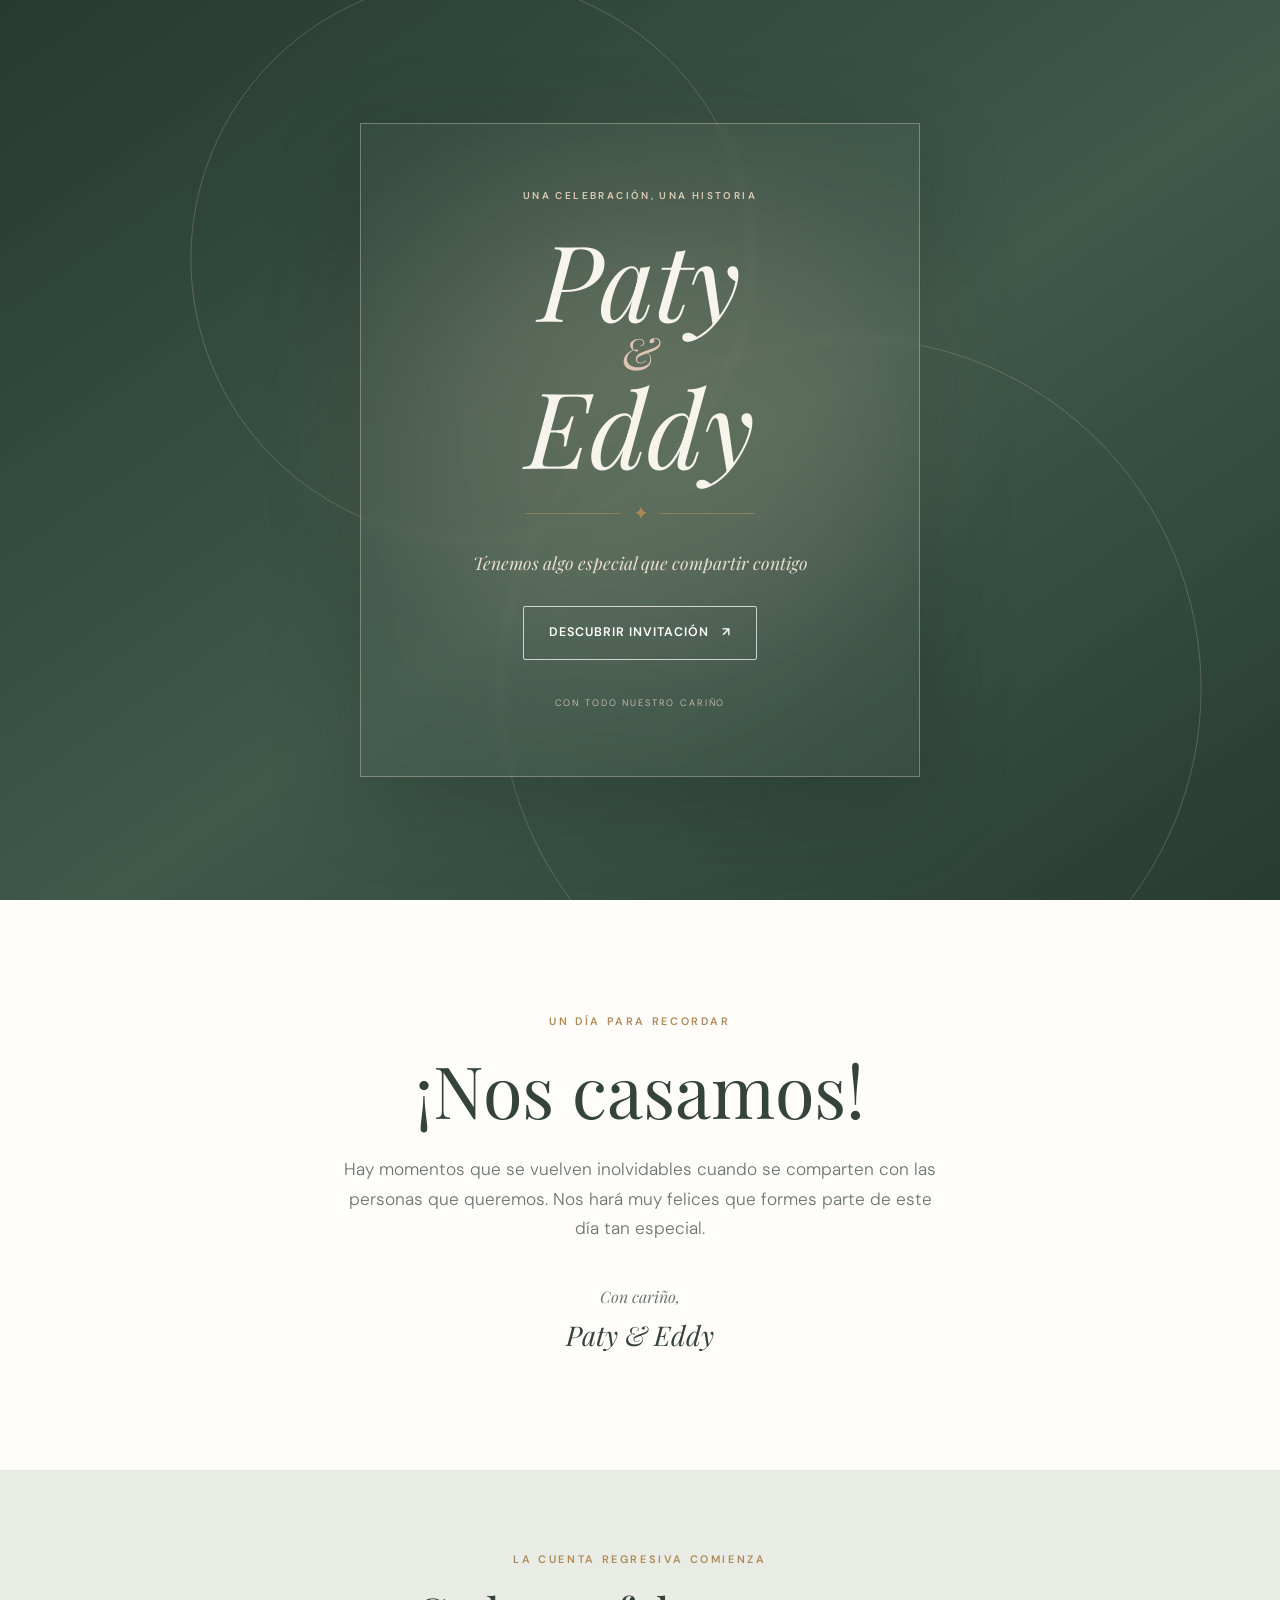
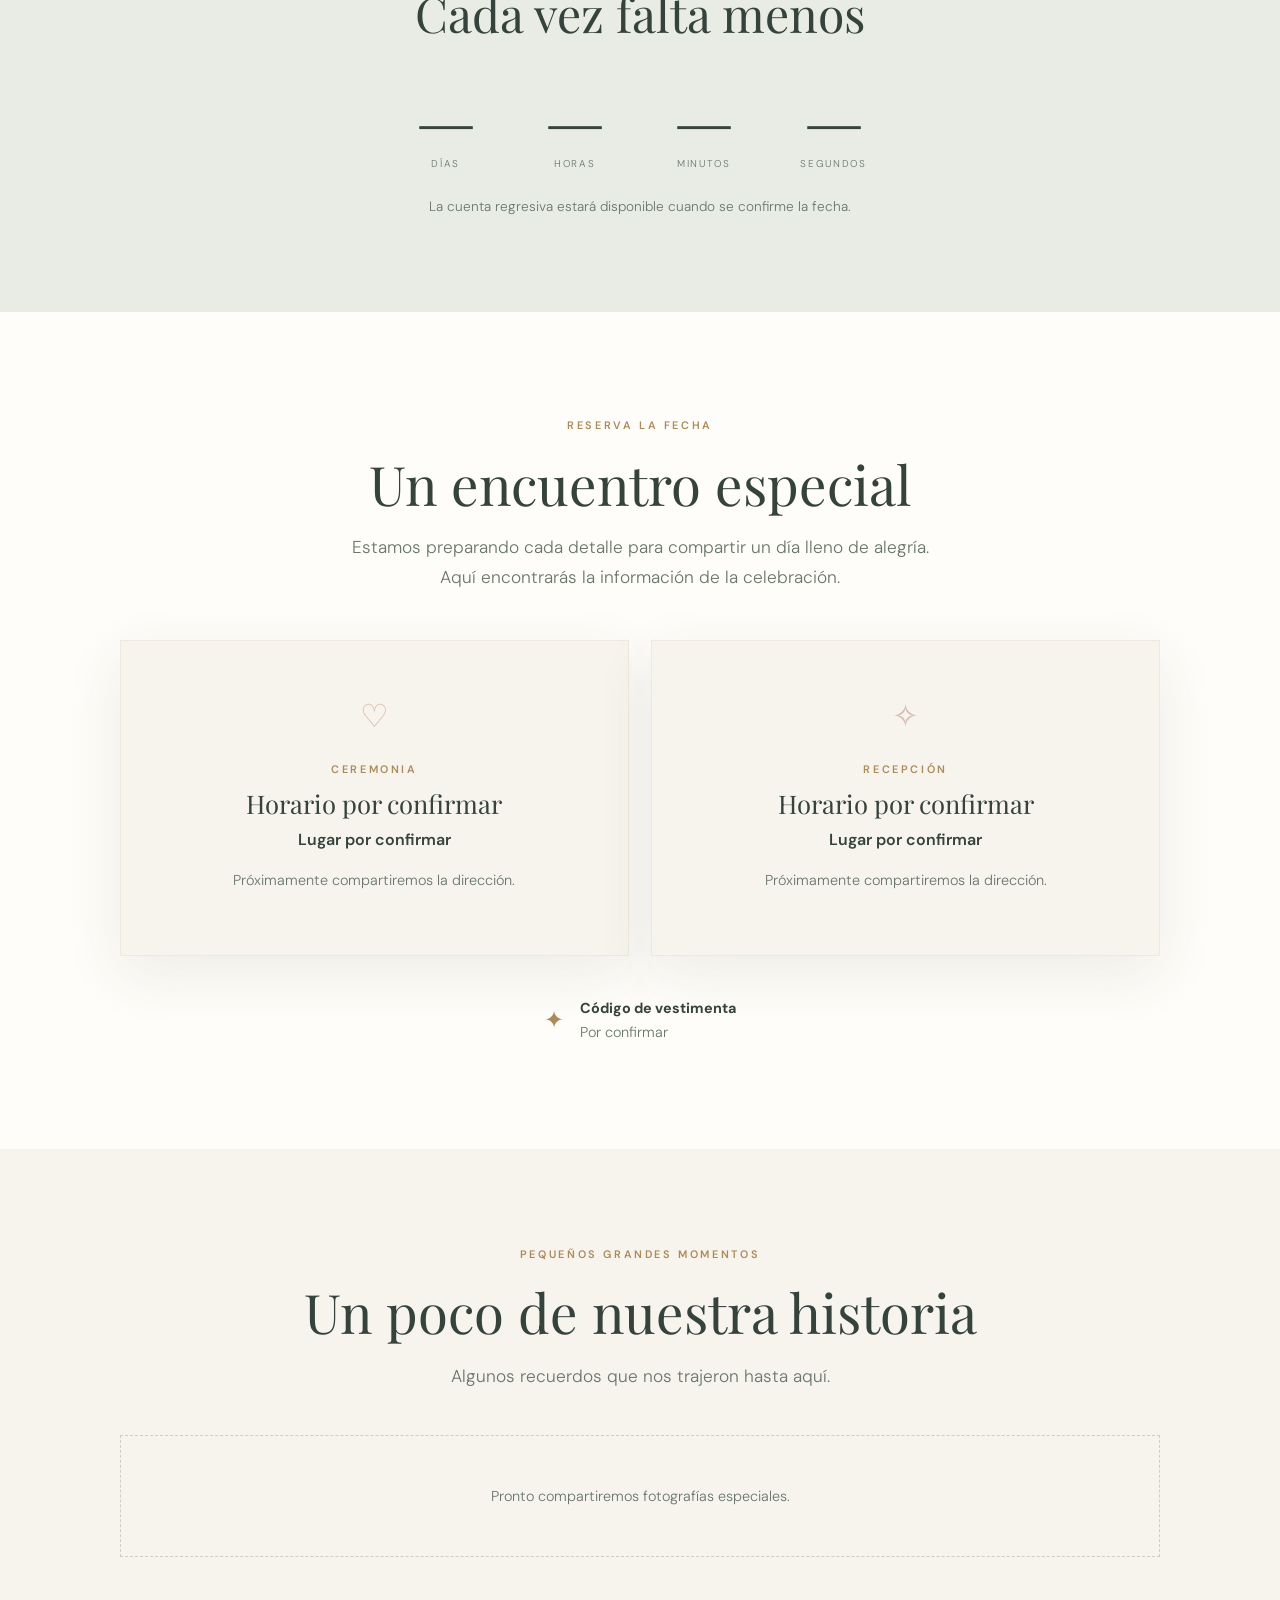
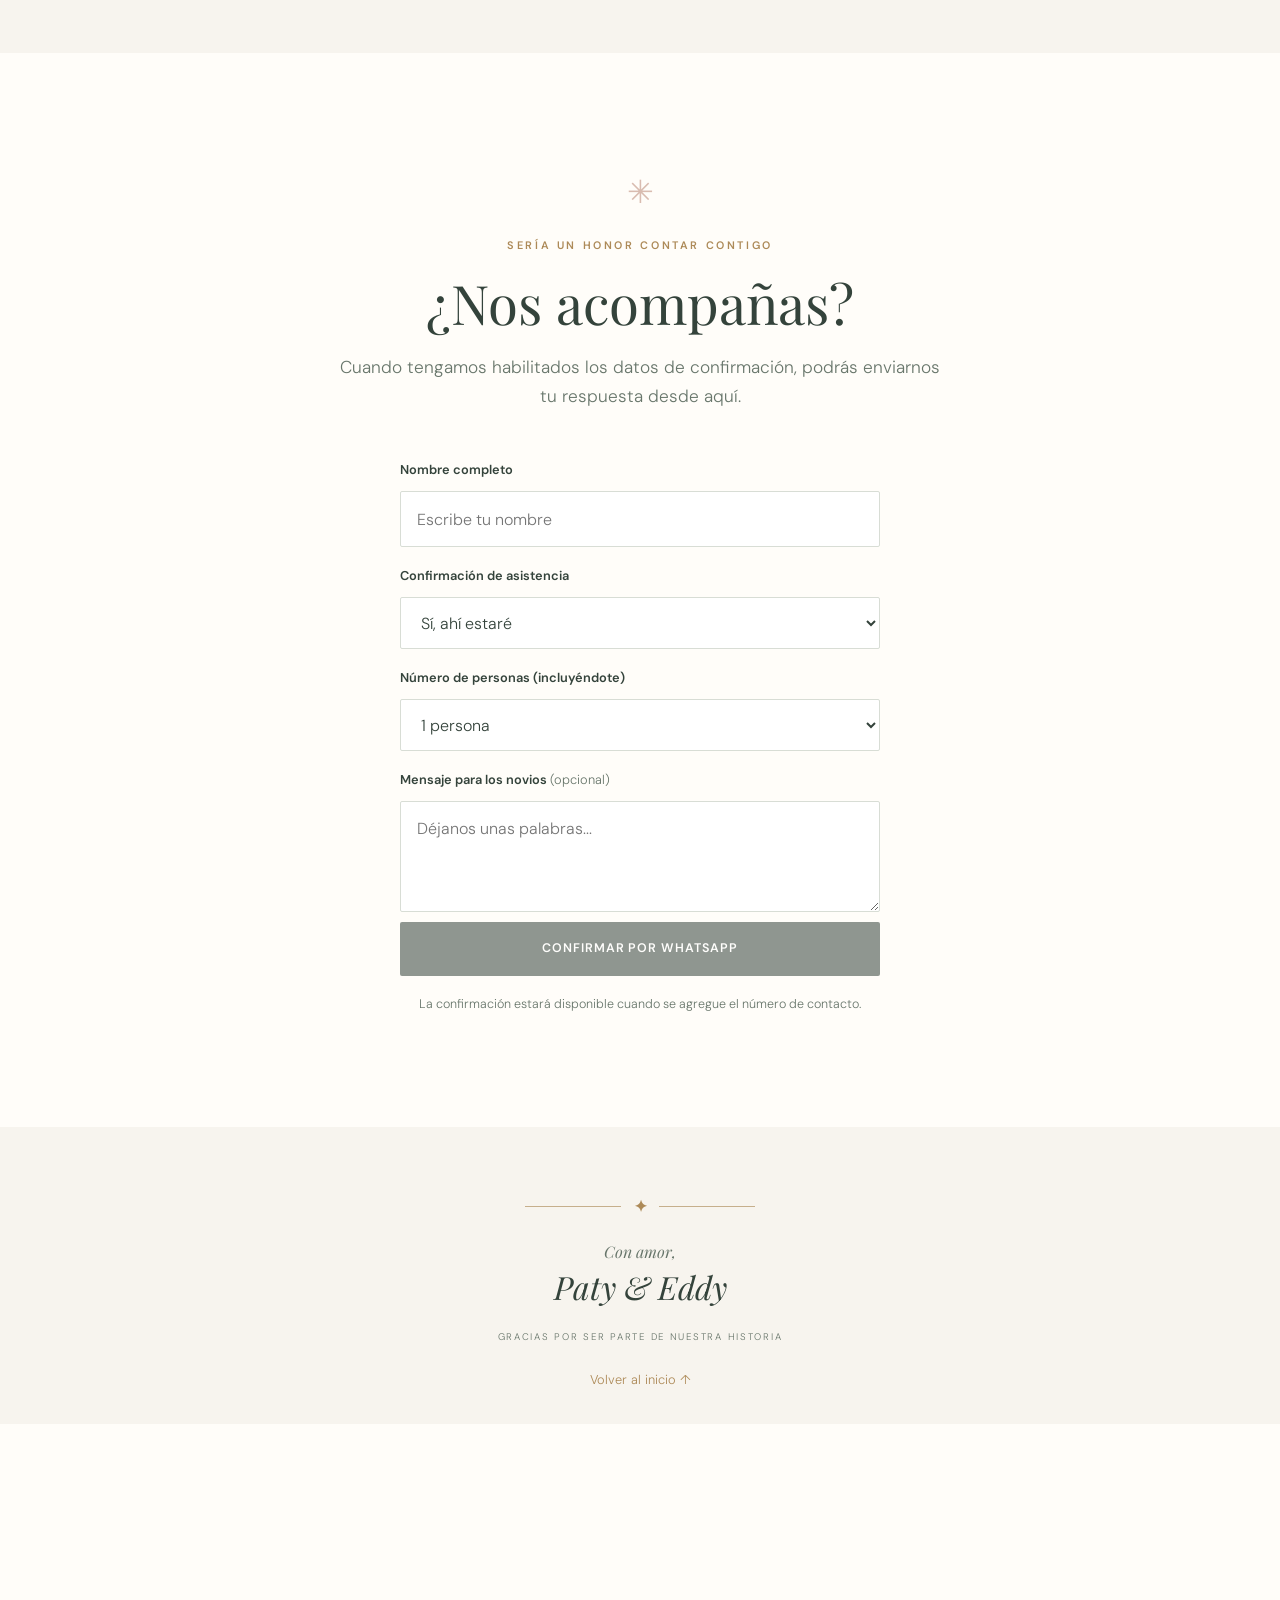
==== index.html @ 5fd31d3e "Renueva estructura y diseño de invitacion" ====
<!doctype html>
<html lang="es">
<head>
  <meta charset="utf-8">
  <meta name="viewport" content="width=device-width, initial-scale=1">
  <meta name="theme-color" content="#f7f4ee">
  <meta name="description" content="Una invitación especial para celebrar el amor.">
  <title>Paty &amp; Eddy | Nuestra boda</title>
  <link rel="preconnect" href="https://fonts.googleapis.com">
  <link rel="preconnect" href="https://fonts.gstatic.com" crossorigin>
  <link href="https://fonts.googleapis.com/css2?family=DM+Sans:wght@300;400;500;600&family=Playfair+Display:ital,wght@0,400;0,500;0,600;1,400;1,500&display=swap" rel="stylesheet">
  <link rel="stylesheet" href="css/style.css">
  <script src="js/config.js" defer></script>
  <script src="js/main.js" defer></script>
</head>
<body class="gate-locked">
  <div class="invitation-gate" id="invitationGate" aria-label="Abrir invitación">
    <div class="gate-glow" aria-hidden="true"></div>
    <div class="gate-card">
      <p class="eyebrow">UNA CELEBRACIÓN, UNA HISTORIA</p>
      <div class="gate-monogram" aria-hidden="true"><span data-text="partnerOne">Paty</span><i>&amp;</i><span data-text="partnerTwo">Eddy</span></div>
      <div class="cover__rule"><span></span><b>✦</b><span></span></div>
      <p class="gate-caption">Tenemos algo especial que compartir contigo</p>
      <button class="button button--light gate-open" id="openInvitation" type="button">Descubrir invitación <span aria-hidden="true">↗</span></button>
      <p class="gate-footnote">CON TODO NUESTRO CARIÑO</p>
    </div>
  </div>
  <a class="skip-link" href="#contenido">Saltar al contenido</a>

  <header class="cover" id="inicio">
    <div class="cover__ornament" aria-hidden="true">✳</div>
    <p class="eyebrow" data-text="intro">CON ALEGRÍA EN EL CORAZÓN</p>
    <p class="cover__names"><span data-text="partnerOne">Paty</span><i>&amp;</i><span data-text="partnerTwo">Eddy</span></p>
    <div class="cover__rule"><span></span><b>✦</b><span></span></div>
    <p class="cover__date" id="coverDate">PRONTO COMPARTIREMOS LA FECHA</p>
    <p class="cover__small">NOS ENCANTARÍA CELEBRAR CONTIGO</p>
  </header>

  <main id="contenido" tabindex="-1">
    <section class="welcome section-shell">
      <p class="eyebrow">UN DÍA PARA RECORDAR</p>
      <h1>¡Nos casamos!</h1>
      <p class="welcome__copy">Hay momentos que se vuelven inolvidables cuando se comparten con las personas que queremos. Nos hará muy felices que formes parte de este día tan especial.</p>
      <div class="signature"><span>Con cariño,</span><strong data-text="couple">Paty &amp; Eddy</strong></div>
    </section>

    <section class="countdown-band" aria-labelledby="countdownTitle">
      <div class="section-shell">
        <p class="eyebrow">LA CUENTA REGRESIVA COMIENZA</p>
        <h2 id="countdownTitle">Cada vez falta menos</h2>
        <div class="countdown" id="countdown" aria-live="polite">
          <div><strong id="days">--</strong><span>DÍAS</span></div>
          <div><strong id="hours">--</strong><span>HORAS</span></div>
          <div><strong id="minutes">--</strong><span>MINUTOS</span></div>
          <div><strong id="seconds">--</strong><span>SEGUNDOS</span></div>
        </div>
        <p class="muted-note" id="countdownNote">La fecha de la celebración se anunciará próximamente.</p>
      </div>
    </section>

    <section class="details section-shell" id="detalles">
      <p class="eyebrow">RESERVA LA FECHA</p>
      <h2>Un encuentro especial</h2>
      <p class="section-intro">Estamos preparando cada detalle para compartir un día lleno de alegría. Aquí encontrarás la información de la celebración.</p>
      <div class="event-grid">
        <article class="event-card">
          <div class="event-card__icon" aria-hidden="true">♡</div>
          <p class="eyebrow">CEREMONIA</p>
          <h3 id="ceremonyTime">Horario por confirmar</h3>
          <p class="event-card__place" id="ceremonyVenue">Lugar por confirmar</p>
          <p class="event-card__address" id="ceremonyAddress">Próximamente compartiremos la dirección.</p>
          <a class="text-link" id="ceremonyMap" href="#" target="_blank" rel="noopener" hidden>Ver ubicación ↗</a>
        </article>
        <article class="event-card">
          <div class="event-card__icon" aria-hidden="true">✧</div>
          <p class="eyebrow">RECEPCIÓN</p>
          <h3 id="receptionTime">Horario por confirmar</h3>
          <p class="event-card__place" id="receptionVenue">Lugar por confirmar</p>
          <p class="event-card__address" id="receptionAddress">Próximamente compartiremos la dirección.</p>
          <a class="text-link" id="receptionMap" href="#" target="_blank" rel="noopener" hidden>Ver ubicación ↗</a>
        </article>
      </div>
      <div class="dress-code">
        <span aria-hidden="true">✦</span>
        <p><strong>Código de vestimenta</strong><br><span id="dressCode">Por confirmar</span></p>
      </div>
    </section>

    <section class="gallery-section">
      <div class="section-shell">
        <p class="eyebrow">PEQUEÑOS GRANDES MOMENTOS</p>
        <h2>Un poco de nuestra historia</h2>
        <p class="section-intro">Algunos recuerdos que nos trajeron hasta aquí.</p>
        <div class="gallery" id="gallery">
          <div class="gallery-empty">Pronto compartiremos fotografías especiales.</div>
        </div>
      </div>
    </section>

    <section class="rsvp section-shell" id="confirmacion">
      <div class="rsvp__flower" aria-hidden="true">✳</div>
      <p class="eyebrow">SERÍA UN HONOR CONTAR CONTIGO</p>
      <h2>¿Nos acompañas?</h2>
      <p class="section-intro">Cuando tengamos habilitados los datos de confirmación, podrás enviarnos tu respuesta desde aquí.</p>
      <form id="rsvpForm" class="rsvp-form">
        <label for="guestName">Nombre completo</label>
        <input id="guestName" name="guestName" type="text" autocomplete="name" placeholder="Escribe tu nombre" required maxlength="90">
        <label for="attendance">Confirmación de asistencia</label>
        <select id="attendance" name="attendance" required>
          <option value="Sí asistiré">Sí, ahí estaré</option>
          <option value="No podré asistir">No podré asistir</option>
        </select>
        <label for="guestCount">Número de personas (incluyéndote)</label>
        <select id="guestCount" name="guestCount">
          <option value="1">1 persona</option><option value="2">2 personas</option>
          <option value="3">3 personas</option><option value="4">4 personas</option>
          <option value="5">5 personas</option>
        </select>
        <label for="guestMessage">Mensaje para los novios <span>(opcional)</span></label>
        <textarea id="guestMessage" name="guestMessage" rows="3" maxlength="300" placeholder="Déjanos unas palabras..."></textarea>
        <button class="button button--dark" type="submit" id="rsvpButton">Confirmar por WhatsApp</button>
        <p class="form-note" id="rsvpNote" role="status">La confirmación estará disponible cuando se agregue el número de contacto.</p>
      </form>
    </section>
  </main>

  <footer class="footer">
    <div class="cover__rule"><span></span><b>✦</b><span></span></div>
    <p>Con amor,</p>
    <strong data-text="couple">Paty &amp; Eddy</strong>
    <small>GRACIAS POR SER PARTE DE NUESTRA HISTORIA</small>
    <a href="#inicio" class="back-top">Volver al inicio ↑</a>
  </footer>

  <div class="scroll-progress" id="scrollProgress" aria-hidden="true"></div>
  <canvas class="particle-canvas" id="particleCanvas" aria-hidden="true"></canvas>
  <button class="back-top-float" id="backTop" type="button" aria-label="Volver al inicio" title="Volver al inicio">↑</button>

  <div class="lightbox" id="lightbox" role="dialog" aria-modal="true" aria-label="Fotografía ampliada" hidden>
    <button class="lightbox__close" id="lightboxClose" type="button" aria-label="Cerrar fotografía">×</button>
    <img id="lightboxImage" alt="">
  </div>

  <audio id="weddingAudio" preload="metadata"></audio>

  <aside class="music-player" id="musicPlayer" aria-label="Reproductor de música" hidden>
    <div class="music-player__top">
      <div class="vinyl-wrap" aria-hidden="true">
        <div class="vinyl-record" id="vinylRecord">
          <span class="vinyl-record__label">P&amp;E</span>
        </div>
      </div>
      <div class="music-player__meta">
        <span class="music-player__eyebrow">MÚSICA PARA ESTE DÍA</span>
        <strong id="trackTitle">Nuestra canción</strong>
        <span id="trackArtist">Nuestra selección musical</span>
      </div>
    </div>

    <div class="music-player__progress">
      <div class="music-player__times">
        <span id="currentTime">0:00</span>
        <span id="trackDuration">0:00</span>
      </div>
      <input id="trackProgress" type="range" min="0" max="100" step="0.1" value="0"
             aria-label="Progreso de la canción" aria-valuetext="0:00 de 0:00">
    </div>

    <div class="music-player__bottom">
      <div class="music-player__controls">
        <button id="prevTrack" type="button" aria-label="Canción anterior" title="Anterior">
          <svg viewBox="0 0 24 24" aria-hidden="true"><path d="M6 5v14M19 6l-10 6 10 6z"/></svg>
        </button>
        <button id="playPause" class="music-player__play" type="button" aria-label="Reproducir música" title="Reproducir">
          <svg viewBox="0 0 24 24" aria-hidden="true"><path d="m9 6 10 6-10 6z" fill="currentColor" stroke="none"/></svg>
        </button>
        <button id="nextTrack" type="button" aria-label="Siguiente canción" title="Siguiente">
          <svg viewBox="0 0 24 24" aria-hidden="true"><path d="M18 5v14M5 6l10 6-10 6z"/></svg>
        </button>
      </div>
      <label class="music-player__volume" for="musicVolume">
        <span class="music-player__volume-icon" aria-hidden="true">
          <svg viewBox="0 0 24 24"><path d="M4 10v4h4l5 4V6l-5 4H4zM16 9a5 5 0 0 1 0 6"/></svg>
        </span>
        <span>Volumen</span>
        <input id="musicVolume" type="range" min="0" max="1" step="0.05" value="0.55" aria-label="Volumen">
      </label>
      <button id="muteMusic" type="button" aria-label="Silenciar música" title="Silenciar">
        <svg viewBox="0 0 24 24" aria-hidden="true"><path d="M4 10v4h4l5 4V6l-5 4H4zM16 9a5 5 0 0 1 0 6"/></svg>
      </button>
    </div>
  </aside>

  <button class="music-toggle" id="musicToggle" type="button" aria-label="Mostrar reproductor" aria-expanded="false" title="Mostrar reproductor">
    <svg viewBox="0 0 24 24" aria-hidden="true"><circle cx="12" cy="12" r="9"/><circle cx="12" cy="12" r="2"/></svg>
  </button>
</body>
</html>
---- css/style.css ----
:root {

  --ink: #34433b;

  --ink-soft: #68766b;

  --sage: #a9b6a3;

  --sage-pale: #e8ece4;

  --cream: #f7f4ee;

  --paper: #fffdf9;

  --rose: #d9bcb0;

  --gold: #ad8a58;

  --serif: "Playfair Display", Georgia, serif;

  --sans: "DM Sans", Arial, sans-serif;

  --shadow: 0 18px 55px rgba(52, 67, 59, .09);

}

* { box-sizing: border-box; }

html { scroll-behavior: smooth; }

body { margin: 0; color: var(--ink); background: var(--paper); font-family: var(--sans); font-weight: 300; line-height: 1.7; }

a { color: inherit; }

button, input, select, textarea { font: inherit; }

.skip-link { position: absolute; left: -9999px; top: 1rem; z-index: 100; background: white; padding: .7rem 1rem; }

.skip-link:focus { left: 1rem; }

.cover {

  min-height: min(900px, 100svh); padding: 5rem 1.5rem 4rem; display: flex; flex-direction: column;

  justify-content: center; align-items: center; text-align: center; position: relative; overflow: hidden;

  color: var(--cream); background:

    radial-gradient(ellipse at 50% 48%, rgba(255,255,255,.07), transparent 42%),

    linear-gradient(145deg, #52675a, #34483d 58%, #293b33);

}

.cover::before, .cover::after { content: ""; position: absolute; width: min(40vw, 360px); aspect-ratio: 1; border: 1px solid rgba(217,188,176,.35); border-radius: 50%; pointer-events: none; }

.cover::before { top: -190px; left: -160px; }

.cover::after { bottom: -210px; right: -160px; }

.cover__ornament { color: var(--rose); font-size: 2rem; margin-bottom: 1.2rem; }

.eyebrow { color: var(--gold); font-size: .68rem; font-weight: 600; letter-spacing: .24em; margin: 0 0 1rem; }

.cover .eyebrow, .cover__small { color: #e4d6c9; }

.cover__names { display: flex; flex-direction: column; gap: .05em; font: italic clamp(4rem, 13vw, 8.5rem)/.98 var(--serif); margin: 1.2rem 0; }

.cover__names i { font-size: .43em; color: #dfc4b4; font-weight: 400; }

.cover__rule { display: flex; align-items: center; justify-content: center; gap: .8rem; width: min(230px, 55vw); margin: 1.1rem auto; color: var(--gold); }

.cover__rule span { height: 1px; flex: 1; background: currentColor; opacity: .65; }

.cover__date { letter-spacing: .18em; font-size: .76rem; color: #e8ddd1; margin: .8rem 0 2rem; }

.button { display: inline-flex; justify-content: center; align-items: center; gap: .8rem; border: 1px solid transparent; border-radius: 2px; padding: .95rem 1.6rem; text-decoration: none; cursor: pointer; font-size: .78rem; font-weight: 600; letter-spacing: .08em; text-transform: uppercase; transition: transform .2s, background .2s; }

.button:hover { transform: translateY(-2px); }

.button--light { border-color: rgba(255,255,255,.65); color: white; background: transparent; }

.button--light:hover { background: rgba(255,255,255,.1); }

.button--dark { color: white; background: var(--ink); width: 100%; }

.button--dark:hover { background: #52675a; }

.cover__small { margin: 2.2rem 0 0; font-size: .62rem; letter-spacing: .2em; }

.section-shell { width: min(100% - 3rem, 980px); margin: 0 auto; }

section { padding: 6.5rem 0; text-align: center; }

h1, h2, h3 { font-family: var(--serif); font-weight: 400; line-height: 1.2; }

h1 { font-size: clamp(2.8rem, 7vw, 4.5rem); margin: 0 0 1.4rem; }

h2 { font-size: clamp(2.2rem, 5vw, 3.4rem); margin: 0 0 1.1rem; }

.welcome { padding-top: 7rem; padding-bottom: 7rem; }

.welcome__copy, .section-intro { max-width: 610px; margin: 0 auto; color: var(--ink-soft); font-size: 1rem; }

.signature { display: grid; gap: .1rem; margin-top: 2.5rem; color: var(--ink-soft); font-family: var(--serif); font-style: italic; }

.signature strong { color: var(--ink); font-size: 1.7rem; font-weight: 400; }

.countdown-band { background: var(--sage-pale); text-align: center; padding: 5rem 0; }

.countdown-band h2 { font-size: clamp(2rem, 5vw, 3rem); }

.countdown { display: flex; justify-content: center; gap: clamp(1rem, 5vw, 4rem); margin: 2.4rem auto 1.4rem; }

.countdown div { min-width: 65px; display: grid; gap: .2rem; }

.countdown strong { font: 400 clamp(2.5rem, 7vw, 4.5rem)/1 var(--serif); color: var(--ink); font-variant-numeric: tabular-nums; }

.countdown span { font-size: .62rem; letter-spacing: .17em; color: var(--ink-soft); }

.muted-note { color: var(--ink-soft); font-size: .85rem; }

.event-grid { display: grid; grid-template-columns: repeat(2, minmax(0,1fr)); gap: 1.4rem; margin-top: 3rem; text-align: center; }

.event-card { padding: 2.4rem 1.5rem; background: var(--cream); border: 1px solid #eee8df; box-shadow: var(--shadow); }

.event-card__icon { color: var(--rose); font-size: 2rem; margin-bottom: 1rem; }

.event-card .eyebrow { margin-bottom: .6rem; }

.event-card h3 { font-size: 1.6rem; margin: 0 0 .5rem; }

.event-card__place { font-weight: 600; margin: 0 0 .2rem; }

.event-card__address { color: var(--ink-soft); font-size: .9rem; white-space: pre-line; }

.text-link { color: var(--gold); font-size: .8rem; text-underline-offset: 4px; }

.dress-code { display: flex; align-items: center; justify-content: center; gap: 1rem; margin-top: 2.5rem; }

.dress-code > span { color: var(--gold); font-size: 1.5rem; }

.dress-code p { margin: 0; text-align: left; font-size: .9rem; }

.dress-code p span { color: var(--ink-soft); }

.gallery-section { background: var(--cream); padding: 6rem 0; text-align: center; }

.gallery { display: grid; grid-template-columns: repeat(3, minmax(0,1fr)); gap: .8rem; margin-top: 2.7rem; }

.gallery button { padding: 0; border: 0; aspect-ratio: 1; overflow: hidden; background: var(--sage-pale); cursor: zoom-in; }

.gallery img { width: 100%; height: 100%; display: block; object-fit: cover; transition: transform .4s; }

.gallery button:hover img { transform: scale(1.05); }

.gallery-empty { grid-column: 1 / -1; padding: 3rem 1rem; border: 1px dashed #c8cfc4; color: var(--ink-soft); font-size: .9rem; }

.rsvp { max-width: 650px; padding-top: 7rem; padding-bottom: 7rem; }

.rsvp__flower { color: var(--rose); font-size: 2rem; margin-bottom: 1rem; }

.rsvp-form { max-width: 480px; display: grid; gap: .65rem; text-align: left; margin: 2.5rem auto 0; }

.rsvp-form label { font-size: .8rem; font-weight: 600; margin-top: .45rem; }

.rsvp-form label span { color: var(--ink-soft); font-weight: 300; }

.rsvp-form input, .rsvp-form select, .rsvp-form textarea { width: 100%; border: 1px solid #d8ddd5; border-radius: 2px; padding: .85rem 1rem; color: var(--ink); background: #fff; outline-offset: 2px; }

.rsvp-form input:focus, .rsvp-form select:focus, .rsvp-form textarea:focus { outline: 2px solid var(--sage); }

.rsvp-form textarea { resize: vertical; }

.form-note { color: var(--ink-soft); text-align: center; font-size: .78rem; margin: .5rem 0 0; }

.footer { padding: 3rem 1.5rem 2rem; text-align: center; background: var(--cream); }

.footer > p { font-family: var(--serif); font-style: italic; margin: 1rem 0 0; color: var(--ink-soft); }

.footer > strong { display: block; font: italic 2rem var(--serif); }

.footer small { display: block; margin-top: 1.3rem; color: var(--ink-soft); font-size: .6rem; letter-spacing: .18em; }

.back-top { display: inline-block; margin-top: 1.5rem; color: var(--gold); font-size: .8rem; text-decoration: none; }

.music-toggle { position: fixed; right: 1.2rem; bottom: 1.2rem; z-index: 10; width: 48px; height: 48px; border: 0; border-radius: 50%; color: white; background: var(--ink); box-shadow: var(--shadow); cursor: pointer; font-size: 1.3rem; }

.lightbox { position: fixed; inset: 0; z-index: 120; display: grid; place-items: center; padding: 2rem; background: rgba(24,34,29,.94); }

.lightbox[hidden] { display: none; }

.lightbox img { max-width: min(100%, 1100px); max-height: 85vh; object-fit: contain; }

.lightbox__close { position: absolute; top: 1rem; right: 1.5rem; border: 0; color: white; background: transparent; font-size: 2.5rem; cursor: pointer; }

@media (max-width: 650px) {

  .cover { min-height: 92svh; }

  section { padding: 5rem 0; }

  .event-grid { grid-template-columns: 1fr; }

  .countdown { gap: .75rem; }

  .countdown div { min-width: 58px; }

  .countdown span { font-size: .55rem; letter-spacing: .1em; }

  .gallery { grid-template-columns: repeat(2, minmax(0,1fr)); gap: .55rem; }

  .section-shell { width: min(100% - 2rem, 980px); }

}

@media (prefers-reduced-motion: reduce) {

  *, *::before, *::after { scroll-behavior: auto !important; transition-duration: .01ms !important; animation-duration: .01ms !important; }

}





*/* EXPERIENCIA DE APERTURA */*

.gate-locked { overflow: hidden; }

.invitation-gate {

  position: fixed; inset: 0; z-index: 100; display: grid; place-items: center; overflow: hidden;

  padding: 1.5rem; color: var(--cream); text-align: center;

  background: radial-gradient(ellipse at 50% 42%, rgba(190,169,137,.16), transparent 42%),

              linear-gradient(145deg, #253a31, #40594b 54%, #263b32);

  transition: opacity .85s ease, visibility .85s ease;

}

.invitation-gate::before, .invitation-gate::after { content: ""; position: absolute; width: min(76vw, 560px); aspect-ratio: 1; border: 1px solid rgba(224,202,174,.24); border-radius: 50%; pointer-events: none; }

.invitation-gate::before { transform: translate(-30%, -34%); }

.invitation-gate::after { transform: translate(30%, 34%); width: min(94vw, 700px); }

.gate-glow { position: absolute; width: min(75vw, 520px); aspect-ratio: 1; border-radius: 50%; background: rgba(226,204,171,.08); filter: blur(65px); animation: gatePulse 5s ease-in-out infinite alternate; }

.gate-card { position: relative; z-index: 1; width: min(100%, 560px); padding: clamp(2rem, 7vw, 4rem) clamp(1.2rem, 5vw, 3rem); border: 1px solid rgba(232,220,201,.36); background: rgba(255,255,255,.035); box-shadow: 0 25px 90px rgba(0,0,0,.16); backdrop-filter: blur(5px); animation: gateArrive 1s cubic-bezier(.2,.75,.25,1) both; }

.gate-card .eyebrow { color: #dfcdb5; font-size: .62rem; }

.gate-monogram { display: flex; flex-direction: column; gap: .02em; margin: 1.5rem 0; font: italic clamp(3.8rem, 15vw, 6.6rem)/.95 var(--serif); }

.gate-monogram i { color: #dfc4b4; font-size: .42em; font-weight: 400; }

.gate-caption { color: #e9dfd3; font: italic 1.1rem var(--serif); margin: 1.5rem 0 2rem; }

.gate-open { min-width: 220px; border-color: rgba(255,255,255,.72); }

.gate-open span { transition: transform .25s ease; }

.gate-open:hover span { transform: translate(3px,-3px); }

.gate-footnote { margin: 2.3rem 0 0; color: #d5c9bb; font-size: .58rem; letter-spacing: .2em; }

.invitation-gate.is-opening { opacity: 0; visibility: hidden; pointer-events: none; }

.invitation-gate.is-opening .gate-card { animation: gateExit .7s ease both; }



*/* REVELADO DE CONTENIDO Y MICROINTERACCIONES */*

.reveal { opacity: 0; transform: translateY(28px); transition: opacity .8s ease var(--reveal-delay, 0ms), transform .8s cubic-bezier(.2,.7,.2,1) var(--reveal-delay, 0ms); }

.reveal.is-visible, .is-visible { opacity: 1; transform: translateY(0); }

.event-card { transition: transform .35s ease, box-shadow .35s ease, border-color .35s ease; }

.event-card:hover { transform: translateY(-7px); border-color: #d8c6ad; box-shadow: 0 24px 60px rgba(52,67,59,.14); }

.gallery button { border-radius: 2px; }

.gallery button:focus-visible, .button:focus-visible, .music-toggle:focus-visible { outline: 3px solid var(--gold); outline-offset: 4px; }

.music-toggle { transition: transform .25s ease, box-shadow .25s ease; }

.music-toggle:hover { transform: translateY(-3px) rotate(8deg); box-shadow: 0 14px 35px rgba(52,67,59,.2); }



@keyframes gateArrive { from { opacity: 0; transform: translateY(24px) scale(.97); } to { opacity: 1; transform: translateY(0) scale(1); } }

@keyframes gateExit { to { opacity: 0; transform: translateY(-18px) scale(1.03); } }

@keyframes gatePulse { from { transform: scale(.88); opacity: .55; } to { transform: scale(1.12); opacity: 1; } }



@media (max-width: 650px) {

  .gate-card { padding: 2.4rem 1.15rem; }

  .gate-caption { max-width: 260px; margin: 1.25rem auto 1.7rem; }

  .gate-open { width: 100%; max-width: 280px; }

  .cover { min-height: 100svh; padding-inline: 1rem; }

  .cover__names { font-size: clamp(3.8rem, 17vw, 6rem); }

  .countdown { display: grid; grid-template-columns: repeat(4, minmax(0,1fr)); gap: .4rem; }

  .countdown div { min-width: 0; }

  .countdown strong { font-size: clamp(1.8rem, 9vw, 2.8rem); }

  .countdown span { font-size: .5rem; letter-spacing: .07em; }

  .event-card { padding: 2rem 1.2rem; }

  .rsvp-form { width: 100%; }

  .music-toggle { right: .85rem; bottom: .85rem; }

}

@media (max-width: 360px) {

  .gate-card .eyebrow { letter-spacing: .13em; }

  .countdown { gap: .2rem; }

  .countdown span { font-size: .45rem; }

}

@media (prefers-reduced-motion: reduce) {

  .gate-glow, .gate-card { animation: none !important; }

  .reveal { opacity: 1; transform: none; transition: none; }

}







*/* PULIDO VISUAL: animaciones suaves y composición adaptable */*

.cover { background-size: 150% 150%; animation: cover-shift 18s ease-in-out infinite alternate; }

.cover__ornament { animation: ornament-turn 18s linear infinite; }

.cover__names span { display: inline-block; transition: transform .45s ease, text-shadow .45s ease; }

.cover__names span:hover { transform: translateY(-5px); text-shadow: 0 10px 28px rgba(0,0,0,.18); }

.cover__rule b { display: inline-block; animation: ornament-pulse 3s ease-in-out infinite; }

.gallery button { position: relative; border-radius: 3px; }

.gallery button::after { content: "＋"; position: absolute; inset: 0; display: grid; place-items: center; color: white; font-size: 2rem; background: rgba(37,58,49,0); opacity: 0; transition: opacity .35s, background .35s; }

.gallery button:hover::after, .gallery button:focus-visible::after { opacity: 1; background: rgba(37,58,49,.22); }

.gallery img { transition: transform .65s cubic-bezier(.2,.7,.2,1), filter .65s; }

.gallery button:hover img { transform: scale(1.075); filter: saturate(1.08); }

.event-card { position: relative; overflow: hidden; }

.event-card::before { content: ""; position: absolute; inset: 0 auto 0 0; width: 3px; background: var(--gold); transform: scaleY(0); transform-origin: bottom; transition: transform .4s ease; }

.event-card:hover::before { transform: scaleY(1); }

.rsvp-form input, .rsvp-form select, .rsvp-form textarea { transition: border-color .2s, box-shadow .2s; }

.rsvp-form input:focus, .rsvp-form select:focus, .rsvp-form textarea:focus { border-color: var(--sage); box-shadow: 0 0 0 4px rgba(169,182,163,.16); }

.button { min-height: 48px; }

@keyframes cover-shift { from { background-position: 0% 45%; } to { background-position: 100% 55%; } }

@keyframes ornament-turn { to { transform: rotate(360deg); } }

@keyframes ornament-pulse { 0%,100% { transform: scale(1); opacity: .8; } 50% { transform: scale(1.2); opacity: 1; } }

@media (min-width: 900px) {

  .section-shell { width: min(100% - 5rem, 1040px); }

  .welcome__copy, .section-intro { font-size: 1.08rem; }

  .event-card { padding: 3rem 2rem; }

  .gallery { gap: 1rem; }

}

@media (max-width: 650px) {

  .section-shell { width: min(100% - 2rem, 980px); }

  .cover { min-height: 100svh; padding: 3.5rem 1rem; }

  .gate-card { width: min(100%, 440px); }

  .gate-monogram { font-size: clamp(3.4rem, 16vw, 5.4rem); }

  section, .gallery-section { padding: 4.5rem 0; }

  .welcome { padding-top: 5rem; padding-bottom: 5rem; }

  .countdown-band { padding: 4rem 0; }

  .dress-code { align-items: flex-start; }

  .gallery { gap: .55rem; }

  .rsvp { padding-top: 5rem; padding-bottom: 5rem; }

  .footer { padding-inline: 1rem; }

}

@media (prefers-reduced-motion: reduce) {

  .cover, .cover__ornament, .cover__rule b { animation: none !important; }

  .cover__names span, .gallery img, .gallery button::after { transition: none !important; }

}



*/* CAPA INTERACTIVA: detalles discretos, sin convertir la boda en una feria RGB. */*

.particle-canvas { position: fixed; inset: 0; z-index: 110; width: 100%; height: 100%; pointer-events: none; }

.scroll-progress { position: fixed; z-index: 80; inset: 0 auto auto 0; width: 0; height: 3px; background: linear-gradient(90deg, #c9ad82, #e7d7bd); box-shadow: 0 1px 8px rgba(173,138,88,.2); pointer-events: none; }

.back-top-float { position: fixed; right: 1.25rem; bottom: 1.25rem; z-index: 70; width: 48px; height: 48px; display: grid; place-items: center; border: 1px solid rgba(255,255,255,.75); border-radius: 50%; color: #fff; background: #34483d; box-shadow: 0 8px 24px rgba(31,45,37,.24); font-size: 1.35rem; cursor: pointer; opacity: 0; visibility: hidden; transform: translateY(10px); transition: opacity .25s, transform .25s, visibility .25s, background .25s; }

.back-top-float.is-visible { opacity: 1; visibility: visible; transform: translateY(0); }

.back-top-float:hover { background: #52675a; transform: translateY(-3px); }

.back-top-float:focus-visible, .music-player button:focus-visible { outline: 3px solid #ad8a58; outline-offset: 3px; }

.music-player { position: fixed; z-index: 70; right: 1.25rem; bottom: 5.1rem; width: min(310px, calc(100vw - 2rem)); padding: 1rem 1.1rem .85rem; color: #fffdf9; background: rgba(49,67,57,.97); border: 1px solid rgba(231,215,189,.35); box-shadow: 0 12px 34px rgba(31,45,37,.2); backdrop-filter: blur(12px); }

.music-player[hidden] { display: none; }

.music-player__meta { display: grid; gap: .12rem; margin-bottom: .65rem; }

.music-player__eyebrow { color: #d8c4a6; font-size: .55rem; letter-spacing: .16em; }

.music-player__meta strong { overflow: hidden; text-overflow: ellipsis; white-space: nowrap; font: italic 1.1rem var(--serif); }

.music-player__controls { display: flex; align-items: center; justify-content: center; gap: .8rem; }

.music-player button { width: 34px; height: 34px; border: 1px solid rgba(255,255,255,.25); border-radius: 50%; color: white; background: transparent; cursor: pointer; font-size: 1.05rem; }

.music-player button:hover { background: rgba(255,255,255,.12); }

.music-player button.music-player__play { width: 42px; height: 42px; color: #34433b; background: #e9ddcb; border-color: #e9ddcb; font-size: .85rem; }

.volume-control { display: flex; align-items: center; gap: .7rem; margin-top: .7rem; color: #e2d9cc; font-size: .65rem; }

.volume-control input { flex: 1; min-width: 0; accent-color: #d5bd98; }

@media (max-width: 650px) {

  .back-top-float { right: .85rem; bottom: .85rem; width: 44px; height: 44px; }

  .music-player { right: .85rem; bottom: 4.55rem; }

}

@media (prefers-reduced-motion: reduce) {

  .particle-canvas { display: none; }

  .back-top-float, .music-player, .scroll-progress { transition: none !important; }

}


/* ============================================
   REPRODUCTOR VINTAGE: VINILO + CONTROLES
   ============================================ */
.music-player {
  position: fixed;
  z-index: 75;
  right: 1.25rem;
  bottom: 1.25rem;
  width: min(360px, calc(100vw - 2.5rem));
  padding: 1rem;
  color: #fdfaf3;
  background: rgba(43, 59, 50, .97);
  border: 1px solid rgba(219, 196, 160, .42);
  border-radius: 5px;
  box-shadow: 0 18px 48px rgba(31, 45, 37, .25);
  backdrop-filter: blur(14px);
}
.music-player[hidden] { display: none !important; }
.music-player__top {
  display: flex;
  align-items: center;
  gap: .9rem;
}
.vinyl-wrap {
  width: 88px;
  height: 88px;
  flex: 0 0 88px;
  display: grid;
  place-items: center;
  position: relative;
}
.vinyl-record {
  width: 82px;
  height: 82px;
  display: grid;
  place-items: center;
  border-radius: 50%;
  position: relative;
  background:
    repeating-radial-gradient(circle at center, #202321 0 2px, #303431 2.5px 3px, #171a18 3.5px 5px),
    #202321;
  border: 1px solid rgba(255,255,255,.18);
  box-shadow: 0 5px 16px rgba(0,0,0,.35), inset 0 0 0 5px rgba(255,255,255,.025);
}
.vinyl-record::before {
  content: "";
  position: absolute;
  inset: 12px;
  border: 1px solid rgba(255,255,255,.09);
  border-radius: 50%;
}
.vinyl-record__label {
  width: 29px;
  height: 29px;
  display: grid;
  place-items: center;
  border-radius: 50%;
  color: #526354;
  background: #e7d8bd;
  border: 3px solid #c5a878;
  font: 600 .48rem var(--sans);
  letter-spacing: .04em;
}
.vinyl-record__label::after {
  content: "";
  width: 4px;
  height: 4px;
  position: absolute;
  border-radius: 50%;
  background: #4b493f;
}
.vinyl-record.is-spinning { animation: vinyl-spin 4s linear infinite; }
@keyframes vinyl-spin { to { transform: rotate(360deg); } }
.music-player__meta { min-width: 0; flex: 1; display: grid; gap: .18rem; }
.music-player__eyebrow {
  color: #d6c19e;
  font-size: .55rem;
  font-weight: 600;
  letter-spacing: .16em;
}
.music-player__meta strong {
  overflow: hidden;
  text-overflow: ellipsis;
  white-space: nowrap;
  font: italic 1.12rem var(--serif);
  color: #fffdf8;
}
.music-player__meta span:last-child {
  color: #d5d4c9;
  font-size: .7rem;
}
.music-player__progress { margin-top: .9rem; }
.music-player__times {
  display: flex;
  justify-content: space-between;
  color: #d7d5ca;
  font-size: .62rem;
  font-variant-numeric: tabular-nums;
  margin-bottom: .15rem;
}
.music-player input[type="range"] {
  --progress: 0%;
  display: block;
  width: 100%;
  height: 5px;
  margin: .2rem 0;
  padding: 0;
  appearance: none;
  -webkit-appearance: none;
  border: 0;
  border-radius: 99px;
  outline: none;
  background: linear-gradient(to right, #d4b987 0 var(--progress), rgba(255,255,255,.25) var(--progress) 100%);
  cursor: pointer;
}
.music-player input[type="range"]::-webkit-slider-thumb {
  appearance: none;
  width: 11px; height: 11px;
  border-radius: 50%;
  background: #f3e7d2;
  border: 2px solid #b99a68;
  box-shadow: 0 1px 5px rgba(0,0,0,.3);
}
.music-player input[type="range"]::-moz-range-thumb {
  width: 9px; height: 9px;
  border-radius: 50%;
  background: #f3e7d2;
  border: 2px solid #b99a68;
}
.music-player__bottom {
  display: flex;
  align-items: center;
  justify-content: space-between;
  gap: .75rem;
  margin-top: .65rem;
}
.music-player__controls { display: flex; align-items: center; gap: .5rem; }
.music-player button {
  display: inline-grid;
  place-items: center;
  width: 34px;
  height: 34px;
  padding: 0;
  border: 1px solid rgba(255,255,255,.22);
  border-radius: 50%;
  color: #f8f3e9;
  background: rgba(255,255,255,.035);
  cursor: pointer;
  transition: background .2s ease, transform .2s ease, border-color .2s ease;
}
.music-player button:hover { background: rgba(255,255,255,.13); transform: translateY(-1px); }
.music-player button svg, .music-toggle svg { width: 17px; height: 17px; fill: none; stroke: currentColor; stroke-width: 1.8; stroke-linecap: round; stroke-linejoin: round; }
.music-player button.music-player__play {
  width: 41px;
  height: 41px;
  color: #34433b;
  background: #e9ddc8;
  border-color: #e9ddc8;
}
.music-player button.music-player__play svg { width: 19px; height: 19px; }
.music-player button.music-player__play:hover { background: #f6ead6; }
.music-player__volume {
  display: flex;
  align-items: center;
  gap: .45rem;
  min-width: 105px;
  color: #e3d9c8;
  font-size: .62rem;
}
.music-player__volume input[type="range"] { width: 65px; }
.music-player__volume-icon { display: grid; place-items: center; }
.music-player__volume-icon svg { width: 16px; height: 16px; }
.music-toggle { display: none; }

@media (max-width: 650px) {
  .music-player {
    right: .75rem;
    bottom: .75rem;
    width: min(340px, calc(100vw - 1.5rem));
    padding: .85rem;
    transform: translateY(calc(100% + 1.25rem));
    opacity: 0;
    visibility: hidden;
    transition: transform .3s ease, opacity .3s ease, visibility .3s ease;
  }
  .music-player.is-expanded {
    transform: translateY(0);
    opacity: 1;
    visibility: visible;
  }
  .music-toggle {
    position: fixed;
    z-index: 76;
    right: .85rem;
    bottom: .85rem;
    width: 52px;
    height: 52px;
    display: grid;
    place-items: center;
    border: 1px solid rgba(231,215,189,.7);
    border-radius: 50%;
    color: #f9f4e9;
    background: #34483d;
    box-shadow: 0 8px 25px rgba(31,45,37,.28);
    cursor: pointer;
    transition: transform .25s ease, opacity .25s ease;
  }
  .music-toggle svg { width: 22px; height: 22px; }
  .music-toggle.is-playing svg { animation: vinyl-spin 5s linear infinite; }
  .music-player.is-expanded + .music-toggle { opacity: 0; pointer-events: none; }
  .music-player__top { gap: .7rem; }
  .vinyl-wrap { width: 70px; height: 70px; flex-basis: 70px; }
  .vinyl-record { width: 66px; height: 66px; }
  .vinyl-record__label { width: 25px; height: 25px; }
}
@media (prefers-reduced-motion: reduce) {
  .vinyl-record.is-spinning, .music-toggle.is-playing svg { animation: none !important; }
  .music-player { transition: none !important; }
}

/* El reproductor solo aparece después de abrir la invitación. */
.gate-locked .music-player,
.gate-locked .music-toggle { display: none !important; }

@media (min-width: 651px) {
  .music-player { right: 5.5rem; bottom: 1.25rem; }
}
@media (max-width: 650px) {
  .music-player { left: .75rem; right: auto; bottom: .75rem; }
  .music-toggle { left: .85rem; right: auto; bottom: .85rem; }
}

.music-player__volume input[type="range"] {
  background: rgba(255,255,255,.28);
  --progress: 0%;
}
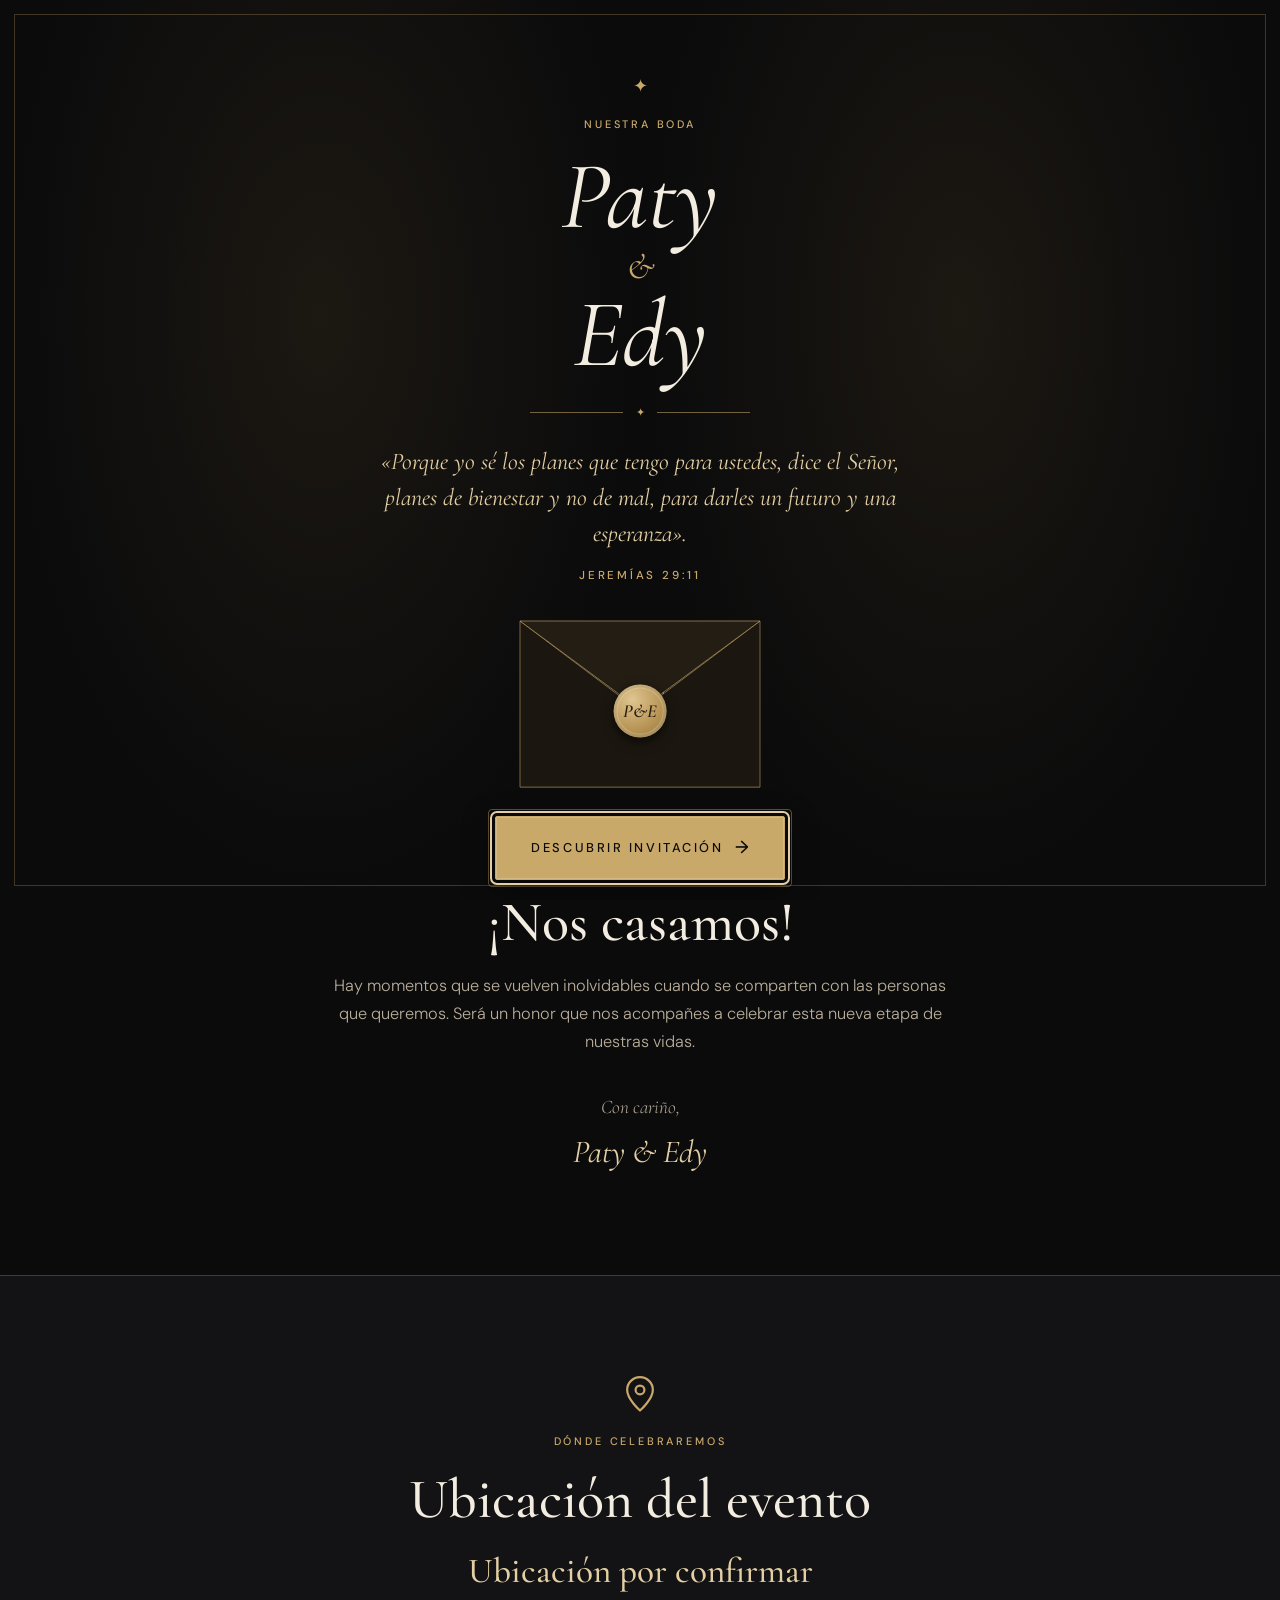
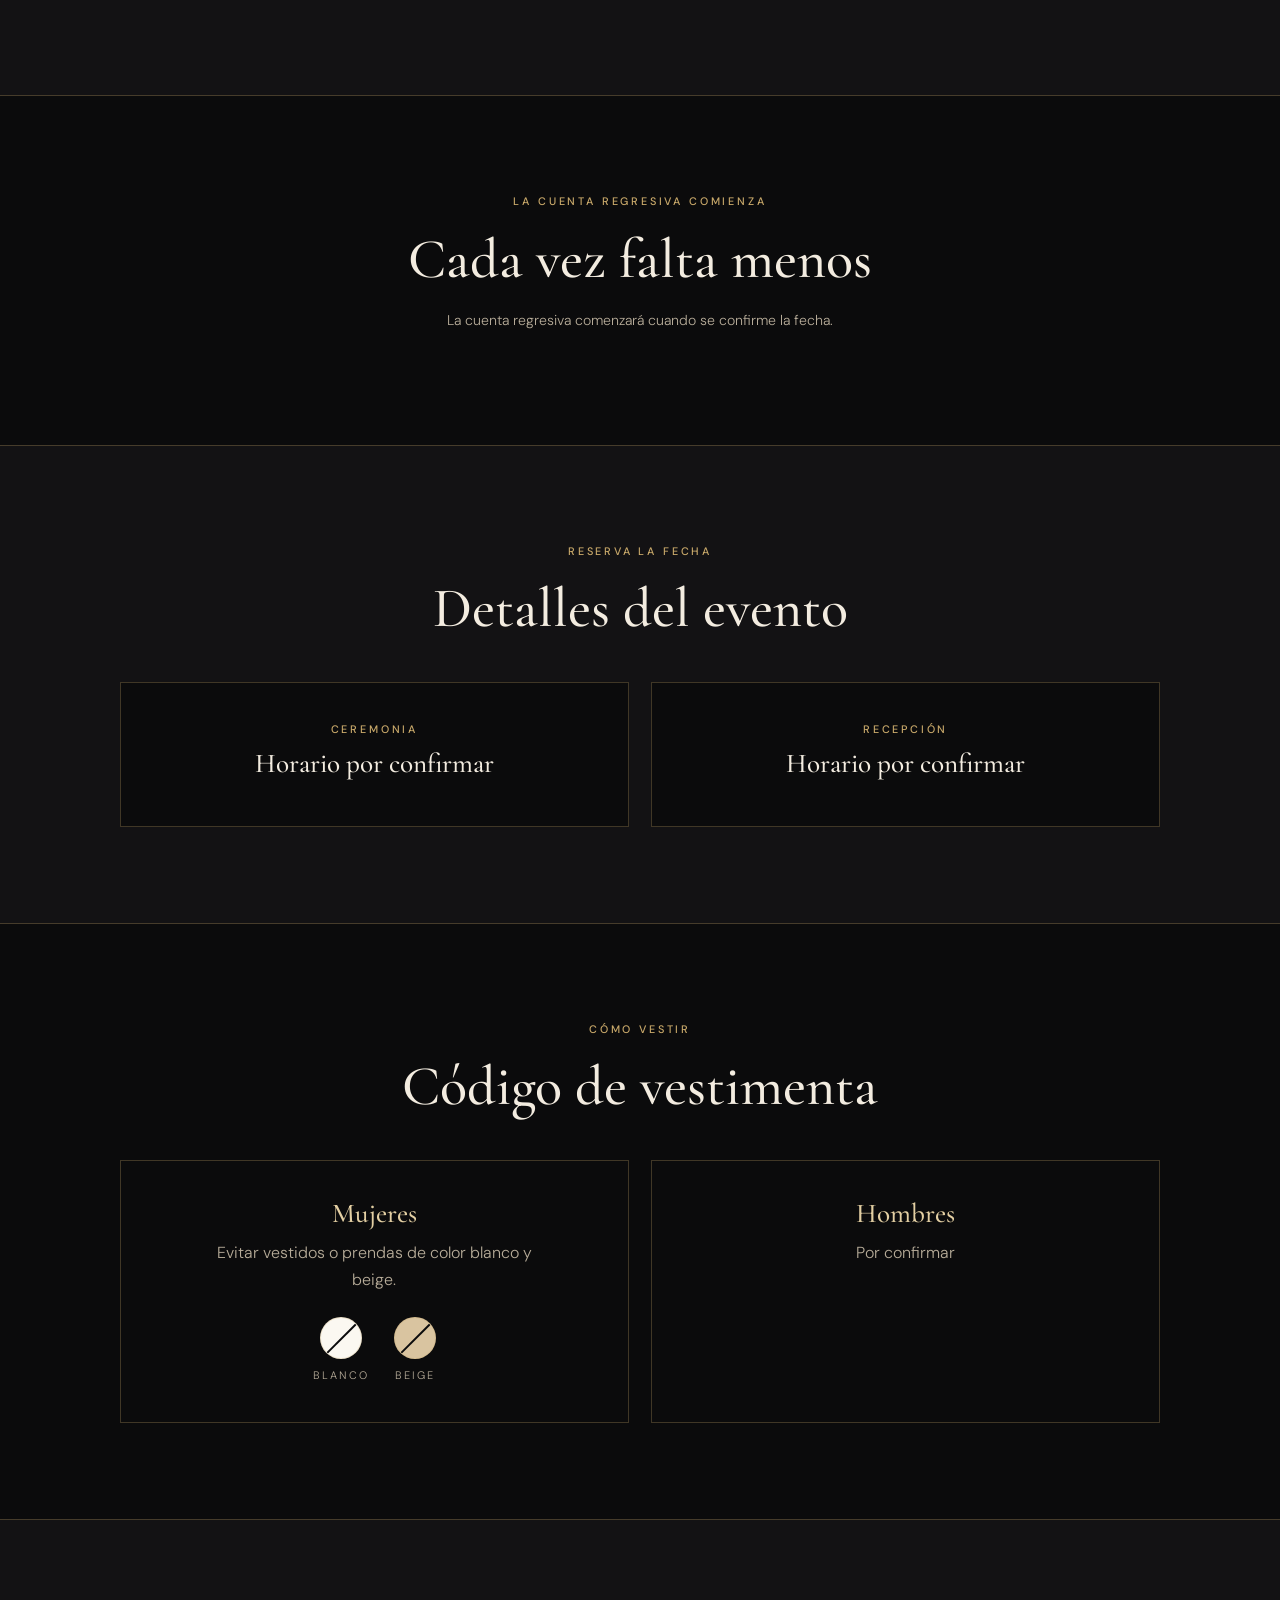
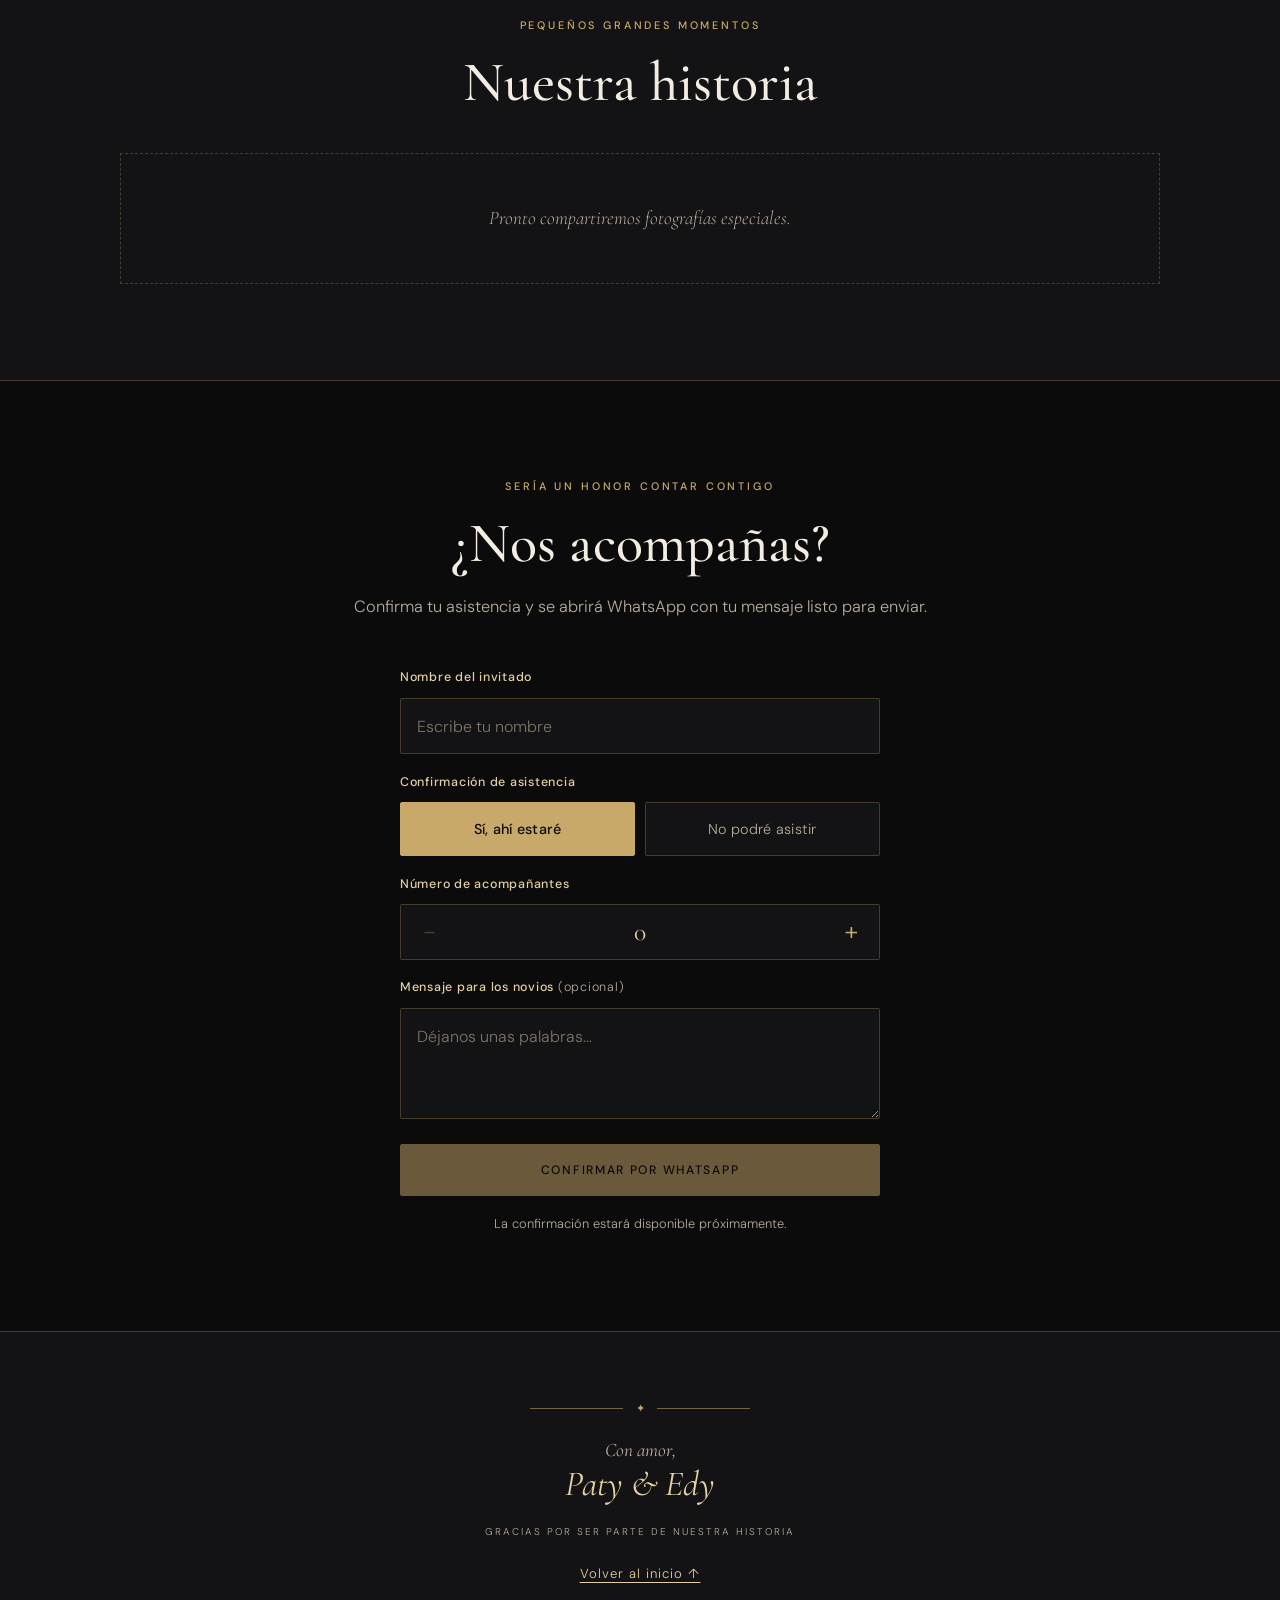
==== commit 974f88cf: "Mejora diseño visual y reproductor de invitacion" ====
--- a/index.html
+++ b/index.html
@@ -2,143 +2,206 @@
 <html lang="es">
 <head>
   <meta charset="utf-8">
-  <meta name="viewport" content="width=device-width, initial-scale=1">
-  <meta name="theme-color" content="#f7f4ee">
-  <meta name="description" content="Una invitación especial para celebrar el amor.">
-  <title>Paty &amp; Eddy | Nuestra boda</title>
+  <meta name="viewport" content="width=device-width, initial-scale=1, viewport-fit=cover">
+  <meta name="theme-color" content="#0b0b0c">
+  <meta name="description" content="Invitación a la boda de Paty y Edy.">
+  <title>Paty &amp; Edy | Nuestra boda</title>
   <link rel="preconnect" href="https://fonts.googleapis.com">
   <link rel="preconnect" href="https://fonts.gstatic.com" crossorigin>
-  <link href="https://fonts.googleapis.com/css2?family=DM+Sans:wght@300;400;500;600&family=Playfair+Display:ital,wght@0,400;0,500;0,600;1,400;1,500&display=swap" rel="stylesheet">
+  <link href="https://fonts.googleapis.com/css2?family=Cormorant+Garamond:ital,wght@0,400;0,500;0,600;1,400;1,500&family=DM+Sans:wght@300;400;500;600&display=swap" rel="stylesheet">
   <link rel="stylesheet" href="css/style.css">
   <script src="js/config.js" defer></script>
   <script src="js/main.js" defer></script>
+  <noscript><style>.invitation-gate{display:none!important}body.gate-locked{overflow:auto!important}</style></noscript>
 </head>
 <body class="gate-locked">
-  <div class="invitation-gate" id="invitationGate" aria-label="Abrir invitación">
-    <div class="gate-glow" aria-hidden="true"></div>
+  <a class="skip-link" href="#contenido">Saltar al contenido</a>
+
+  <!-- PORTADA + VERSÍCULO -->
+  <div class="invitation-gate" id="invitationGate" role="dialog" aria-modal="true" aria-labelledby="gateNames">
+    <div class="gate-panel gate-panel--left" aria-hidden="true"></div>
+    <div class="gate-panel gate-panel--right" aria-hidden="true"></div>
+    <div class="gate-seam" aria-hidden="true"></div>
     <div class="gate-card">
-      <p class="eyebrow">UNA CELEBRACIÓN, UNA HISTORIA</p>
-      <div class="gate-monogram" aria-hidden="true"><span data-text="partnerOne">Paty</span><i>&amp;</i><span data-text="partnerTwo">Eddy</span></div>
-      <div class="cover__rule"><span></span><b>✦</b><span></span></div>
-      <p class="gate-caption">Tenemos algo especial que compartir contigo</p>
-      <button class="button button--light gate-open" id="openInvitation" type="button">Descubrir invitación <span aria-hidden="true">↗</span></button>
-      <p class="gate-footnote">CON TODO NUESTRO CARIÑO</p>
+      <div class="gate-ornament" aria-hidden="true">✦</div>
+      <p class="eyebrow">NUESTRA BODA</p>
+      <h1 class="gate-names" id="gateNames">
+        <span data-text="partnerOne">Paty</span><i aria-hidden="true">&amp;</i><span data-text="partnerTwo">Edy</span>
+      </h1>
+      <div class="rule" aria-hidden="true"><span></span><b>✦</b><span></span></div>
+      <figure class="verse">
+        <blockquote class="verse__text" data-verse="text">«Porque yo sé los planes que tengo para ustedes, dice el Señor, planes de bienestar y no de mal, para darles un futuro y una esperanza».</blockquote>
+        <figcaption class="verse__ref" data-verse="reference">Jeremías 29:11</figcaption>
+      </figure>
+      <div class="envelope" id="envelope" aria-hidden="true">
+        <svg class="envelope__back" viewBox="0 0 260 180" preserveAspectRatio="none"><rect x=".5" y=".5" width="259" height="179"/></svg>
+        <div class="envelope__letter"><span data-text="initials">P&amp;E</span><i></i></div>
+        <svg class="envelope__front" viewBox="0 0 260 180" preserveAspectRatio="none"><polygon points="0,0 130,98 260,0 260,180 0,180"/></svg>
+        <svg class="envelope__flap" viewBox="0 0 260 100" preserveAspectRatio="none"><polygon points="0,0 260,0 130,98"/></svg>
+        <div class="envelope__seal"><span data-text="initials">P&amp;E</span></div>
+      </div>
+      <div class="gate-open-wrap">
+        <button class="button button--gold gate-open" id="openInvitation" type="button">
+          <span class="gate-open__label">Descubrir invitación</span>
+          <span class="gate-open__arrow" aria-hidden="true">→</span>
+          <span class="gate-open__shine" aria-hidden="true"></span>
+        </button>
+      </div>
     </div>
   </div>
-  <a class="skip-link" href="#contenido">Saltar al contenido</a>
-
-  <header class="cover" id="inicio">
-    <div class="cover__ornament" aria-hidden="true">✳</div>
-    <p class="eyebrow" data-text="intro">CON ALEGRÍA EN EL CORAZÓN</p>
-    <p class="cover__names"><span data-text="partnerOne">Paty</span><i>&amp;</i><span data-text="partnerTwo">Eddy</span></p>
-    <div class="cover__rule"><span></span><b>✦</b><span></span></div>
-    <p class="cover__date" id="coverDate">PRONTO COMPARTIREMOS LA FECHA</p>
-    <p class="cover__small">NOS ENCANTARÍA CELEBRAR CONTIGO</p>
-  </header>
-
-  <main id="contenido" tabindex="-1">
-    <section class="welcome section-shell">
-      <p class="eyebrow">UN DÍA PARA RECORDAR</p>
-      <h1>¡Nos casamos!</h1>
-      <p class="welcome__copy">Hay momentos que se vuelven inolvidables cuando se comparten con las personas que queremos. Nos hará muy felices que formes parte de este día tan especial.</p>
-      <div class="signature"><span>Con cariño,</span><strong data-text="couple">Paty &amp; Eddy</strong></div>
-    </section>
-
-    <section class="countdown-band" aria-labelledby="countdownTitle">
-      <div class="section-shell">
+
+  <div id="app">
+    <header class="cover" id="inicio">
+      <p class="eyebrow" data-text="intro">CON ALEGRÍA EN EL CORAZÓN</p>
+      <p class="cover__names" aria-label="Paty y Edy"><span data-text="partnerOne">Paty</span><i aria-hidden="true">&amp;</i><span data-text="partnerTwo">Edy</span></p>
+      <div class="rule" aria-hidden="true"><span></span><b>✦</b><span></span></div>
+      <p class="cover__date" id="coverDate">PRONTO COMPARTIREMOS LA FECHA</p>
+      <a class="scroll-hint" id="scrollHint" href="#contenido" aria-label="Seguir leyendo la invitación"><span></span></a>
+    </header>
+
+    <main id="contenido" tabindex="-1">
+      <!-- 1. Bienvenida -->
+      <section class="welcome section-shell" aria-labelledby="welcomeTitle">
+        <p class="eyebrow">UN DÍA PARA RECORDAR</p>
+        <h2 id="welcomeTitle">¡Nos casamos!</h2>
+        <p class="lead">Hay momentos que se vuelven inolvidables cuando se comparten con las personas que queremos. Será un honor que nos acompañes a celebrar esta nueva etapa de nuestras vidas.</p>
+        <div class="signature"><span>Con cariño,</span><strong data-text="couple">Paty &amp; Edy</strong></div>
+      </section>
+
+      <!-- 2. Ubicación -->
+      <section class="location band" id="ubicacion" aria-labelledby="locationTitle">
+        <div class="section-shell">
+          <div class="pin" aria-hidden="true">
+            <svg viewBox="0 0 24 24"><path d="M12 21s-7-6.1-7-11.2A7 7 0 0 1 19 9.8C19 14.9 12 21 12 21z"/><circle cx="12" cy="9.8" r="2.4"/></svg>
+          </div>
+          <p class="eyebrow">DÓNDE CELEBRAREMOS</p>
+          <h2 id="locationTitle">Ubicación del evento</h2>
+          <p class="location__name" id="venueName">Ubicación por confirmar</p>
+          <p class="location__address" id="venueAddress" hidden></p>
+          <a class="button button--outline" id="venueMap" href="#" target="_blank" rel="noopener noreferrer" hidden>Ver ubicación en Google Maps <span aria-hidden="true">↗</span></a>
+        </div>
+      </section>
+
+      <!-- 3. Cuenta regresiva -->
+      <section class="countdown-section section-shell" aria-labelledby="countdownTitle">
         <p class="eyebrow">LA CUENTA REGRESIVA COMIENZA</p>
         <h2 id="countdownTitle">Cada vez falta menos</h2>
-        <div class="countdown" id="countdown" aria-live="polite">
+        <div class="countdown" id="countdown" role="timer" aria-label="Tiempo restante para la boda">
           <div><strong id="days">--</strong><span>DÍAS</span></div>
           <div><strong id="hours">--</strong><span>HORAS</span></div>
           <div><strong id="minutes">--</strong><span>MINUTOS</span></div>
           <div><strong id="seconds">--</strong><span>SEGUNDOS</span></div>
         </div>
-        <p class="muted-note" id="countdownNote">La fecha de la celebración se anunciará próximamente.</p>
-      </div>
-    </section>
-
-    <section class="details section-shell" id="detalles">
-      <p class="eyebrow">RESERVA LA FECHA</p>
-      <h2>Un encuentro especial</h2>
-      <p class="section-intro">Estamos preparando cada detalle para compartir un día lleno de alegría. Aquí encontrarás la información de la celebración.</p>
-      <div class="event-grid">
-        <article class="event-card">
-          <div class="event-card__icon" aria-hidden="true">♡</div>
-          <p class="eyebrow">CEREMONIA</p>
-          <h3 id="ceremonyTime">Horario por confirmar</h3>
-          <p class="event-card__place" id="ceremonyVenue">Lugar por confirmar</p>
-          <p class="event-card__address" id="ceremonyAddress">Próximamente compartiremos la dirección.</p>
-          <a class="text-link" id="ceremonyMap" href="#" target="_blank" rel="noopener" hidden>Ver ubicación ↗</a>
-        </article>
-        <article class="event-card">
-          <div class="event-card__icon" aria-hidden="true">✧</div>
-          <p class="eyebrow">RECEPCIÓN</p>
-          <h3 id="receptionTime">Horario por confirmar</h3>
-          <p class="event-card__place" id="receptionVenue">Lugar por confirmar</p>
-          <p class="event-card__address" id="receptionAddress">Próximamente compartiremos la dirección.</p>
-          <a class="text-link" id="receptionMap" href="#" target="_blank" rel="noopener" hidden>Ver ubicación ↗</a>
-        </article>
-      </div>
-      <div class="dress-code">
-        <span aria-hidden="true">✦</span>
-        <p><strong>Código de vestimenta</strong><br><span id="dressCode">Por confirmar</span></p>
-      </div>
-    </section>
-
-    <section class="gallery-section">
-      <div class="section-shell">
-        <p class="eyebrow">PEQUEÑOS GRANDES MOMENTOS</p>
-        <h2>Un poco de nuestra historia</h2>
-        <p class="section-intro">Algunos recuerdos que nos trajeron hasta aquí.</p>
-        <div class="gallery" id="gallery">
-          <div class="gallery-empty">Pronto compartiremos fotografías especiales.</div>
-        </div>
-      </div>
-    </section>
-
-    <section class="rsvp section-shell" id="confirmacion">
-      <div class="rsvp__flower" aria-hidden="true">✳</div>
-      <p class="eyebrow">SERÍA UN HONOR CONTAR CONTIGO</p>
-      <h2>¿Nos acompañas?</h2>
-      <p class="section-intro">Cuando tengamos habilitados los datos de confirmación, podrás enviarnos tu respuesta desde aquí.</p>
-      <form id="rsvpForm" class="rsvp-form">
-        <label for="guestName">Nombre completo</label>
-        <input id="guestName" name="guestName" type="text" autocomplete="name" placeholder="Escribe tu nombre" required maxlength="90">
-        <label for="attendance">Confirmación de asistencia</label>
-        <select id="attendance" name="attendance" required>
-          <option value="Sí asistiré">Sí, ahí estaré</option>
-          <option value="No podré asistir">No podré asistir</option>
-        </select>
-        <label for="guestCount">Número de personas (incluyéndote)</label>
-        <select id="guestCount" name="guestCount">
-          <option value="1">1 persona</option><option value="2">2 personas</option>
-          <option value="3">3 personas</option><option value="4">4 personas</option>
-          <option value="5">5 personas</option>
-        </select>
-        <label for="guestMessage">Mensaje para los novios <span>(opcional)</span></label>
-        <textarea id="guestMessage" name="guestMessage" rows="3" maxlength="300" placeholder="Déjanos unas palabras..."></textarea>
-        <button class="button button--dark" type="submit" id="rsvpButton">Confirmar por WhatsApp</button>
-        <p class="form-note" id="rsvpNote" role="status">La confirmación estará disponible cuando se agregue el número de contacto.</p>
-      </form>
-    </section>
-  </main>
-
-  <footer class="footer">
-    <div class="cover__rule"><span></span><b>✦</b><span></span></div>
-    <p>Con amor,</p>
-    <strong data-text="couple">Paty &amp; Eddy</strong>
-    <small>GRACIAS POR SER PARTE DE NUESTRA HISTORIA</small>
-    <a href="#inicio" class="back-top">Volver al inicio ↑</a>
-  </footer>
+        <p class="muted-note" id="countdownNote" role="status">La fecha de la celebración se anunciará próximamente.</p>
+      </section>
+
+      <!-- 4. Detalles -->
+      <section class="details band" id="detalles" aria-labelledby="detailsTitle">
+        <div class="section-shell">
+          <p class="eyebrow">RESERVA LA FECHA</p>
+          <h2 id="detailsTitle">Detalles del evento</h2>
+          <div class="event-grid">
+            <article class="event-card">
+              <p class="eyebrow">CEREMONIA</p>
+              <h3 id="ceremonyTime">Horario por confirmar</h3>
+              <p class="event-card__place" id="ceremonyVenue" hidden></p>
+              <p class="event-card__address" id="ceremonyAddress" hidden></p>
+              <a class="text-link" id="ceremonyMap" href="#" target="_blank" rel="noopener noreferrer" hidden>Ver ubicación ↗</a>
+            </article>
+            <article class="event-card">
+              <p class="eyebrow">RECEPCIÓN</p>
+              <h3 id="receptionTime">Horario por confirmar</h3>
+              <p class="event-card__place" id="receptionVenue" hidden></p>
+              <p class="event-card__address" id="receptionAddress" hidden></p>
+              <a class="text-link" id="receptionMap" href="#" target="_blank" rel="noopener noreferrer" hidden>Ver ubicación ↗</a>
+            </article>
+          </div>
+        </div>
+      </section>
+
+      <!-- 5. Código de vestimenta -->
+      <section class="dress section-shell" id="vestimenta" aria-labelledby="dressTitle">
+        <p class="eyebrow">CÓMO VESTIR</p>
+        <h2 id="dressTitle">Código de vestimenta</h2>
+        <div class="dress-grid">
+          <article class="dress-card">
+            <h3>Mujeres</h3>
+            <p id="dressWomen">Por confirmar</p>
+            <ul class="swatches" id="dressSwatches" aria-label="Colores a evitar"></ul>
+          </article>
+          <article class="dress-card">
+            <h3>Hombres</h3>
+            <p id="dressMen">Por confirmar</p>
+          </article>
+        </div>
+      </section>
+
+      <!-- 6. Galería -->
+      <section class="gallery-section band" id="galeria" aria-labelledby="galleryTitle">
+        <div class="section-shell">
+          <p class="eyebrow">PEQUEÑOS GRANDES MOMENTOS</p>
+          <h2 id="galleryTitle">Nuestra historia</h2>
+          <div class="gallery" id="gallery">
+            <div class="gallery-empty">Pronto compartiremos fotografías especiales.</div>
+          </div>
+        </div>
+      </section>
+
+      <!-- 7. Confirmación -->
+      <section class="rsvp section-shell" id="confirmacion" aria-labelledby="rsvpTitle">
+        <p class="eyebrow">SERÍA UN HONOR CONTAR CONTIGO</p>
+        <h2 id="rsvpTitle">¿Nos acompañas?</h2>
+        <p class="lead">Confirma tu asistencia y se abrirá WhatsApp con tu mensaje listo para enviar.</p>
+        <form id="rsvpForm" class="rsvp-form" novalidate>
+          <label for="guestName">Nombre del invitado</label>
+          <input id="guestName" name="guestName" type="text" autocomplete="name" placeholder="Escribe tu nombre" required maxlength="90">
+
+          <fieldset class="choice">
+            <legend>Confirmación de asistencia</legend>
+            <label class="choice__opt"><input type="radio" name="attendance" value="Sí asistiré" checked><span>Sí, ahí estaré</span></label>
+            <label class="choice__opt"><input type="radio" name="attendance" value="No podré asistir"><span>No podré asistir</span></label>
+          </fieldset>
+
+          <div class="field" id="companionsField">
+            <span class="field__label" id="companionsLabel">Número de acompañantes</span>
+            <div class="stepper" role="group" aria-labelledby="companionsLabel">
+              <button type="button" id="guestMinus" aria-label="Un acompañante menos">−</button>
+              <output id="guestCountOut" for="guestMinus guestPlus" aria-live="polite">0</output>
+              <button type="button" id="guestPlus" aria-label="Un acompañante más">+</button>
+            </div>
+            <input type="hidden" id="guestCount" name="guestCount" value="0">
+          </div>
+
+          <label for="guestMessage">Mensaje para los novios <span>(opcional)</span></label>
+          <textarea id="guestMessage" name="guestMessage" rows="3" maxlength="300" placeholder="Déjanos unas palabras..."></textarea>
+
+          <button class="button button--gold button--block" type="submit" id="rsvpButton">Confirmar por WhatsApp</button>
+          <p class="form-note" id="rsvpNote" role="status">La confirmación estará disponible próximamente.</p>
+        </form>
+      </section>
+    </main>
+
+    <footer class="footer">
+      <div class="rule" aria-hidden="true"><span></span><b>✦</b><span></span></div>
+      <p>Con amor,</p>
+      <strong data-text="couple">Paty &amp; Edy</strong>
+      <small>GRACIAS POR SER PARTE DE NUESTRA HISTORIA</small>
+      <a href="#inicio" class="back-top-link">Volver al inicio ↑</a>
+    </footer>
+  </div>
 
   <div class="scroll-progress" id="scrollProgress" aria-hidden="true"></div>
   <canvas class="particle-canvas" id="particleCanvas" aria-hidden="true"></canvas>
-  <button class="back-top-float" id="backTop" type="button" aria-label="Volver al inicio" title="Volver al inicio">↑</button>
+  <button class="back-top-float" id="backTop" type="button" aria-label="Volver al inicio" title="Volver al inicio">
+    <svg viewBox="0 0 24 24" aria-hidden="true"><path d="m6 14 6-6 6 6"/></svg>
+  </button>
 
   <div class="lightbox" id="lightbox" role="dialog" aria-modal="true" aria-label="Fotografía ampliada" hidden>
     <button class="lightbox__close" id="lightboxClose" type="button" aria-label="Cerrar fotografía">×</button>
+    <button class="lightbox__nav lightbox__nav--prev" id="lightboxPrev" type="button" aria-label="Fotografía anterior">‹</button>
     <img id="lightboxImage" alt="">
+    <button class="lightbox__nav lightbox__nav--next" id="lightboxNext" type="button" aria-label="Fotografía siguiente">›</button>
+    <p class="lightbox__count" id="lightboxCount" aria-live="polite"></p>
   </div>
 
   <audio id="weddingAudio" preload="metadata"></audio>
@@ -146,9 +209,7 @@
   <aside class="music-player" id="musicPlayer" aria-label="Reproductor de música" hidden>
     <div class="music-player__top">
       <div class="vinyl-wrap" aria-hidden="true">
-        <div class="vinyl-record" id="vinylRecord">
-          <span class="vinyl-record__label">P&amp;E</span>
-        </div>
+        <div class="vinyl-record" id="vinylRecord"><span class="vinyl-record__label">P&amp;E</span></div>
       </div>
       <div class="music-player__meta">
         <span class="music-player__eyebrow">MÚSICA PARA ESTE DÍA</span>
@@ -158,41 +219,25 @@
     </div>
 
     <div class="music-player__progress">
-      <div class="music-player__times">
-        <span id="currentTime">0:00</span>
-        <span id="trackDuration">0:00</span>
-      </div>
-      <input id="trackProgress" type="range" min="0" max="100" step="0.1" value="0"
-             aria-label="Progreso de la canción" aria-valuetext="0:00 de 0:00">
+      <input id="trackProgress" type="range" min="0" max="100" step="0.1" value="0" aria-label="Progreso de la canción" aria-valuetext="0:00 de 0:00">
+      <div class="music-player__times"><span id="currentTime">0:00</span><span id="trackDuration">0:00</span></div>
     </div>
 
     <div class="music-player__bottom">
       <div class="music-player__controls">
-        <button id="prevTrack" type="button" aria-label="Canción anterior" title="Anterior">
-          <svg viewBox="0 0 24 24" aria-hidden="true"><path d="M6 5v14M19 6l-10 6 10 6z"/></svg>
-        </button>
-        <button id="playPause" class="music-player__play" type="button" aria-label="Reproducir música" title="Reproducir">
-          <svg viewBox="0 0 24 24" aria-hidden="true"><path d="m9 6 10 6-10 6z" fill="currentColor" stroke="none"/></svg>
-        </button>
-        <button id="nextTrack" type="button" aria-label="Siguiente canción" title="Siguiente">
-          <svg viewBox="0 0 24 24" aria-hidden="true"><path d="M18 5v14M5 6l10 6-10 6z"/></svg>
-        </button>
-      </div>
-      <label class="music-player__volume" for="musicVolume">
-        <span class="music-player__volume-icon" aria-hidden="true">
-          <svg viewBox="0 0 24 24"><path d="M4 10v4h4l5 4V6l-5 4H4zM16 9a5 5 0 0 1 0 6"/></svg>
-        </span>
-        <span>Volumen</span>
+        <button id="prevTrack" type="button" aria-label="Canción anterior" title="Anterior"><svg viewBox="0 0 24 24" aria-hidden="true"><path d="M6 5v14M19 6l-10 6 10 6z"/></svg></button>
+        <button id="playPause" class="music-player__play" type="button" aria-label="Reproducir música" title="Reproducir"><svg viewBox="0 0 24 24" aria-hidden="true"><path d="m9 6 10 6-10 6z" fill="currentColor" stroke="none"/></svg></button>
+        <button id="nextTrack" type="button" aria-label="Siguiente canción" title="Siguiente"><svg viewBox="0 0 24 24" aria-hidden="true"><path d="M18 5v14M5 6l10 6-10 6z"/></svg></button>
+      </div>
+      <div class="music-player__volume">
+        <button id="muteMusic" type="button" aria-label="Silenciar música" title="Silenciar"><svg viewBox="0 0 24 24" aria-hidden="true"><path d="M4 10v4h4l5 4V6l-5 4H4z"/><path d="M16 9a5 5 0 0 1 0 6M18.5 6.5a9 9 0 0 1 0 11"/></svg></button>
         <input id="musicVolume" type="range" min="0" max="1" step="0.05" value="0.55" aria-label="Volumen">
-      </label>
-      <button id="muteMusic" type="button" aria-label="Silenciar música" title="Silenciar">
-        <svg viewBox="0 0 24 24" aria-hidden="true"><path d="M4 10v4h4l5 4V6l-5 4H4zM16 9a5 5 0 0 1 0 6"/></svg>
-      </button>
+      </div>
     </div>
   </aside>
 
-  <button class="music-toggle" id="musicToggle" type="button" aria-label="Mostrar reproductor" aria-expanded="false" title="Mostrar reproductor">
+  <button class="music-toggle" id="musicToggle" type="button" aria-label="Mostrar reproductor" aria-expanded="false" aria-controls="musicPlayer" title="Mostrar reproductor" hidden>
     <svg viewBox="0 0 24 24" aria-hidden="true"><circle cx="12" cy="12" r="9"/><circle cx="12" cy="12" r="2"/></svg>
   </button>
 </body>
-</html>
+</html>
--- a/css/style.css
+++ b/css/style.css
@@ -1,733 +1,450 @@
+/* ==========================================================
+   INVITACIÓN PATY & EDY — negro y dorado
+   Índice: 1 Variables · 2 Base · 3 Portada · 4 Hero · 5 Secciones
+           6 Detalles/Vestimenta · 7 Galería · 8 RSVP · 9 Flotantes
+           10 Reproductor · 11 Animaciones · 12 Responsive · 13 Movimiento reducido
+   ========================================================== */
+
+/* 1. VARIABLES */
 :root {
-
-  --ink: #34433b;
-
-  --ink-soft: #68766b;
-
-  --sage: #a9b6a3;
-
-  --sage-pale: #e8ece4;
-
-  --cream: #f7f4ee;
-
-  --paper: #fffdf9;
-
-  --rose: #d9bcb0;
-
-  --gold: #ad8a58;
-
-  --serif: "Playfair Display", Georgia, serif;
-
-  --sans: "DM Sans", Arial, sans-serif;
-
-  --shadow: 0 18px 55px rgba(52, 67, 59, .09);
-
-}
-
+  --black: #0b0b0c;
+  --charcoal: #131214;
+  --charcoal-2: #1b191a;
+  --line: rgba(201, 169, 106, .28);
+  --gold: #c9a96a;
+  --gold-deep: #a98a4f;
+  --champagne: #e3cfa3;
+  --ivory: #f3ece0;
+  --muted: #b8ad9a;
+  --serif: "Cormorant Garamond", "Palatino Linotype", Georgia, serif;
+  --sans: "DM Sans", "Helvetica Neue", Arial, sans-serif;
+  --shadow: 0 18px 50px rgba(0, 0, 0, .45);
+  --safe-bottom: env(safe-area-inset-bottom, 0px);
+}
+
+/* 2. BASE */
 * { box-sizing: border-box; }
-
-html { scroll-behavior: smooth; }
-
-body { margin: 0; color: var(--ink); background: var(--paper); font-family: var(--sans); font-weight: 300; line-height: 1.7; }
-
+html { scroll-behavior: smooth; -webkit-text-size-adjust: 100%; }
+body {
+  margin: 0; color: var(--ivory); background: var(--black);
+  font-family: var(--sans); font-weight: 300; line-height: 1.7;
+  overflow-x: hidden;
+}
 a { color: inherit; }
-
+[hidden] { display: none !important; }
 button, input, select, textarea { font: inherit; }
-
-.skip-link { position: absolute; left: -9999px; top: 1rem; z-index: 100; background: white; padding: .7rem 1rem; }
-
+h1, h2, h3 { font-family: var(--serif); font-weight: 500; line-height: 1.15; margin: 0; }
+h2 { font-size: clamp(2.3rem, 5.5vw, 3.5rem); margin-bottom: 1.1rem; }
+h3 { font-size: 1.7rem; }
+p { margin: 0 0 1rem; }
+:focus-visible { outline: 2px solid var(--champagne); outline-offset: 3px; }
+
+.skip-link { position: absolute; left: -9999px; top: 1rem; z-index: 300; background: var(--gold); color: var(--black); padding: .7rem 1rem; }
 .skip-link:focus { left: 1rem; }
 
+.eyebrow { color: var(--gold); font-size: .68rem; font-weight: 500; letter-spacing: .26em; margin: 0 0 1rem; }
+.lead { max-width: 620px; margin: 0 auto; color: var(--muted); font-size: 1.02rem; }
+.muted-note { color: var(--muted); font-size: .88rem; }
+
+.rule { display: flex; align-items: center; justify-content: center; gap: .8rem; width: min(220px, 55vw); margin: 1.2rem auto; color: var(--gold); }
+.rule span { height: 1px; flex: 1; background: currentColor; opacity: .55; }
+.rule b { font-size: .7rem; font-weight: 400; }
+
+.button {
+  display: inline-flex; justify-content: center; align-items: center; gap: .7rem; min-height: 48px;
+  padding: .9rem 1.8rem; border: 1px solid var(--gold); border-radius: 2px; cursor: pointer; text-decoration: none;
+  font-size: .76rem; font-weight: 500; letter-spacing: .14em; text-transform: uppercase;
+  transition: transform .25s ease, background .25s ease, color .25s ease;
+}
+.button:hover { transform: translateY(-2px); }
+.button--gold { background: var(--gold); color: var(--black); }
+.button--gold:hover { background: var(--champagne); }
+.button--outline { background: transparent; color: var(--champagne); }
+.button--outline:hover { background: rgba(201, 169, 106, .12); }
+.button--block { width: 100%; }
+.button:disabled { opacity: .5; cursor: not-allowed; transform: none; }
+
+/* 3. PORTADA (GATE) */
+.gate-locked { overflow: hidden; }
+.invitation-gate { position: fixed; inset: 0; z-index: 200; display: flex; padding: 1rem; overflow-y: auto; }
+.invitation-gate::before { content: ""; position: fixed; inset: 14px; z-index: 2; border: 1px solid var(--line); pointer-events: none; transition: opacity .5s ease; }
+
+/* Dos paneles negros que se separan como una cortina al abrir */
+.gate-panel { position: fixed; top: 0; bottom: 0; width: 50.2%; z-index: 0; background: radial-gradient(ellipse at 50% 35%, #1c1812 0%, var(--black) 70%); transition: transform 1.1s cubic-bezier(.77, 0, .18, 1) 1.9s; will-change: transform; }
+.gate-panel--left { left: 0; background-position: right center; }
+.gate-panel--right { right: 0; background-position: left center; }
+.gate-seam { position: fixed; left: 50%; top: 0; bottom: 0; z-index: 3; width: 1px; background: linear-gradient(to bottom, transparent, var(--gold) 20%, var(--gold) 80%, transparent); opacity: 0; transform: translateX(-50%) scaleY(0); transition: transform .6s ease 1.7s, opacity .3s ease 1.7s; pointer-events: none; }
+
+.gate-card { position: relative; z-index: 4; width: min(100%, 620px); margin: auto; padding: clamp(2rem, 6vw, 3.5rem) clamp(1rem, 4vw, 2.5rem); text-align: center; }
+.gate-ornament { color: var(--gold); font-size: 1.1rem; margin-bottom: .8rem; }
+.gate-names { display: flex; flex-direction: column; align-items: center; margin: .4rem 0; font: italic 400 clamp(3.4rem, 14vw, 6rem)/1 var(--serif); color: var(--ivory); translate: calc(var(--px, 0) * -8px) calc(var(--py, 0) * -6px); transition: translate .3s ease-out; }
+.gate-names i { font-size: .38em; color: var(--gold); font-weight: 400; margin: .08em 0; }
+
+.verse { margin: 1.4rem auto 2.2rem; max-width: 520px; translate: calc(var(--px, 0) * -3px) calc(var(--py, 0) * -2px); transition: translate .3s ease-out; }
+.verse__text { margin: 0; font: italic 400 clamp(1.15rem, 3.6vw, 1.5rem)/1.5 var(--serif); color: var(--champagne); }
+.verse__ref { margin-top: .9rem; font-size: .72rem; font-weight: 500; letter-spacing: .24em; text-transform: uppercase; color: var(--gold); }
+
+/* Botón «Descubrir invitación» */
+.gate-open-wrap { position: relative; display: inline-block; translate: var(--mx, 0px) var(--my, 0px); transition: translate .25s ease-out; }
+.gate-open-wrap::before, .gate-open-wrap::after { content: ""; position: absolute; inset: -7px; border: 1px solid var(--gold); border-radius: 4px; pointer-events: none; }
+.gate-open-wrap::before { opacity: .45; }
+.gate-open-wrap::after { opacity: 0; animation: haloBreathe 3.6s ease-out 1.6s infinite; }
+.gate-open { position: relative; overflow: hidden; min-width: 270px; min-height: 56px; padding: 1rem 2.2rem; font-size: .8rem; letter-spacing: .2em; box-shadow: 0 10px 30px rgba(0, 0, 0, .5), inset 0 0 0 1px rgba(255, 255, 255, .18); transition: transform .25s ease, background .3s ease, box-shadow .3s ease; }
+.gate-open:hover { transform: translateY(-2px); box-shadow: 0 16px 38px rgba(0, 0, 0, .55), inset 0 0 0 1px rgba(255, 255, 255, .28); }
+.gate-open:active { transform: scale(.97); }
+.gate-open__label, .gate-open__arrow { position: relative; z-index: 1; }
+.gate-open__arrow { display: inline-block; font-size: 1.1rem; letter-spacing: 0; transition: transform .3s ease; animation: arrowNudge 2.8s ease-in-out 2s infinite; }
+.gate-open:hover .gate-open__arrow { transform: translateX(6px); animation: none; }
+.gate-open__shine { position: absolute; top: 0; bottom: 0; left: 0; width: 45%; z-index: 0; background: linear-gradient(100deg, transparent, rgba(255, 255, 255, .38), transparent); transform: translateX(-130%) skewX(-18deg); animation: shineSweep 6s ease-in-out 2.2s infinite; pointer-events: none; }
+.ripple { position: absolute; z-index: 0; width: 20px; height: 20px; margin: -10px 0 0 -10px; border-radius: 50%; background: rgba(255, 255, 255, .55); transform: scale(0); animation: rippleOut .7s ease-out forwards; pointer-events: none; }
+
+/* Estados de apertura */
+.invitation-gate.is-opening { pointer-events: none; }
+.invitation-gate.is-opening::before { opacity: 0; }
+.invitation-gate.is-opening .gate-card { animation: gateExit .6s ease 1.8s both; }
+.invitation-gate.is-opening .gate-panel--left { transform: translateX(-101%); }
+.invitation-gate.is-opening .gate-panel--right { transform: translateX(101%); }
+.invitation-gate.is-opening .gate-seam { opacity: 1; transform: translateX(-50%) scaleY(1); animation: seamFade .6s ease 2.6s forwards; }
+
+/* 4. HERO */
 .cover {
-
-  min-height: min(900px, 100svh); padding: 5rem 1.5rem 4rem; display: flex; flex-direction: column;
-
-  justify-content: center; align-items: center; text-align: center; position: relative; overflow: hidden;
-
-  color: var(--cream); background:
-
-    radial-gradient(ellipse at 50% 48%, rgba(255,255,255,.07), transparent 42%),
-
-    linear-gradient(145deg, #52675a, #34483d 58%, #293b33);
-
-}
-
-.cover::before, .cover::after { content: ""; position: absolute; width: min(40vw, 360px); aspect-ratio: 1; border: 1px solid rgba(217,188,176,.35); border-radius: 50%; pointer-events: none; }
-
-.cover::before { top: -190px; left: -160px; }
-
-.cover::after { bottom: -210px; right: -160px; }
-
-.cover__ornament { color: var(--rose); font-size: 2rem; margin-bottom: 1.2rem; }
-
-.eyebrow { color: var(--gold); font-size: .68rem; font-weight: 600; letter-spacing: .24em; margin: 0 0 1rem; }
-
-.cover .eyebrow, .cover__small { color: #e4d6c9; }
-
-.cover__names { display: flex; flex-direction: column; gap: .05em; font: italic clamp(4rem, 13vw, 8.5rem)/.98 var(--serif); margin: 1.2rem 0; }
-
-.cover__names i { font-size: .43em; color: #dfc4b4; font-weight: 400; }
-
-.cover__rule { display: flex; align-items: center; justify-content: center; gap: .8rem; width: min(230px, 55vw); margin: 1.1rem auto; color: var(--gold); }
-
-.cover__rule span { height: 1px; flex: 1; background: currentColor; opacity: .65; }
-
-.cover__date { letter-spacing: .18em; font-size: .76rem; color: #e8ddd1; margin: .8rem 0 2rem; }
-
-.button { display: inline-flex; justify-content: center; align-items: center; gap: .8rem; border: 1px solid transparent; border-radius: 2px; padding: .95rem 1.6rem; text-decoration: none; cursor: pointer; font-size: .78rem; font-weight: 600; letter-spacing: .08em; text-transform: uppercase; transition: transform .2s, background .2s; }
-
-.button:hover { transform: translateY(-2px); }
-
-.button--light { border-color: rgba(255,255,255,.65); color: white; background: transparent; }
-
-.button--light:hover { background: rgba(255,255,255,.1); }
-
-.button--dark { color: white; background: var(--ink); width: 100%; }
-
-.button--dark:hover { background: #52675a; }
-
-.cover__small { margin: 2.2rem 0 0; font-size: .62rem; letter-spacing: .2em; }
-
-.section-shell { width: min(100% - 3rem, 980px); margin: 0 auto; }
-
-section { padding: 6.5rem 0; text-align: center; }
-
-h1, h2, h3 { font-family: var(--serif); font-weight: 400; line-height: 1.2; }
-
-h1 { font-size: clamp(2.8rem, 7vw, 4.5rem); margin: 0 0 1.4rem; }
-
-h2 { font-size: clamp(2.2rem, 5vw, 3.4rem); margin: 0 0 1.1rem; }
-
-.welcome { padding-top: 7rem; padding-bottom: 7rem; }
-
-.welcome__copy, .section-intro { max-width: 610px; margin: 0 auto; color: var(--ink-soft); font-size: 1rem; }
-
-.signature { display: grid; gap: .1rem; margin-top: 2.5rem; color: var(--ink-soft); font-family: var(--serif); font-style: italic; }
-
-.signature strong { color: var(--ink); font-size: 1.7rem; font-weight: 400; }
-
-.countdown-band { background: var(--sage-pale); text-align: center; padding: 5rem 0; }
-
-.countdown-band h2 { font-size: clamp(2rem, 5vw, 3rem); }
-
-.countdown { display: flex; justify-content: center; gap: clamp(1rem, 5vw, 4rem); margin: 2.4rem auto 1.4rem; }
-
-.countdown div { min-width: 65px; display: grid; gap: .2rem; }
-
-.countdown strong { font: 400 clamp(2.5rem, 7vw, 4.5rem)/1 var(--serif); color: var(--ink); font-variant-numeric: tabular-nums; }
-
-.countdown span { font-size: .62rem; letter-spacing: .17em; color: var(--ink-soft); }
-
-.muted-note { color: var(--ink-soft); font-size: .85rem; }
-
-.event-grid { display: grid; grid-template-columns: repeat(2, minmax(0,1fr)); gap: 1.4rem; margin-top: 3rem; text-align: center; }
-
-.event-card { padding: 2.4rem 1.5rem; background: var(--cream); border: 1px solid #eee8df; box-shadow: var(--shadow); }
-
-.event-card__icon { color: var(--rose); font-size: 2rem; margin-bottom: 1rem; }
-
+  position: relative; min-height: min(760px, 100svh); padding: 5rem 1.5rem 4rem;
+  display: flex; flex-direction: column; justify-content: center; align-items: center; text-align: center;
+  background: radial-gradient(ellipse at 50% 45%, #1a1712 0%, var(--black) 65%);
+}
+.cover::before { content: ""; position: absolute; inset: 16px; border: 1px solid var(--line); pointer-events: none; }
+.cover__names { display: flex; flex-direction: column; align-items: center; margin: 1rem 0; font: italic 400 clamp(4rem, 13vw, 8rem)/1 var(--serif); }
+.cover__names i { font-size: .4em; color: var(--gold); }
+.cover__date { letter-spacing: .24em; font-size: .78rem; color: var(--champagne); margin: .6rem 0 0; }
+
+.scroll-hint { position: absolute; left: 50%; bottom: 2.2rem; width: 22px; height: 38px; margin-left: -11px; border: 1px solid var(--line); border-radius: 12px; transition: opacity .4s ease; }
+.scroll-hint span { position: absolute; top: 7px; left: 50%; width: 3px; height: 8px; margin-left: -1.5px; border-radius: 2px; background: var(--gold); animation: hintDrop 2.2s ease-in-out infinite; }
+.scroll-hint.is-gone { opacity: 0; pointer-events: none; }
+
+/* 5. SECCIONES */
+.section-shell { width: min(100% - 2.5rem, 980px); margin: 0 auto; }
+main > section { padding: 6rem 0; text-align: center; }
+main > .band { background: var(--charcoal); border-block: 1px solid var(--line); }
+
+.signature { display: grid; gap: .1rem; margin-top: 2.2rem; color: var(--muted); font-family: var(--serif); font-style: italic; font-size: 1.2rem; }
+.signature strong { color: var(--champagne); font-size: 2rem; font-weight: 400; }
+
+.pin { width: 44px; height: 44px; margin: 0 auto 1rem; color: var(--gold); }
+.pin svg { width: 100%; height: 100%; fill: none; stroke: currentColor; stroke-width: 1.2; stroke-linecap: round; stroke-linejoin: round; }
+.location__name { font: 500 clamp(1.6rem, 4vw, 2.2rem)/1.25 var(--serif); color: var(--champagne); margin-bottom: .4rem; }
+.location__address { max-width: 520px; margin: 0 auto 1.6rem; color: var(--muted); white-space: pre-line; }
+.location .button { margin-top: 1rem; }
+
+.countdown { display: flex; justify-content: center; gap: clamp(1rem, 5vw, 3.5rem); margin: 2.2rem auto 1.2rem; }
+.countdown div { min-width: 70px; display: grid; gap: .2rem; }
+.countdown strong { font: 400 clamp(2.6rem, 7vw, 4.4rem)/1 var(--serif); color: var(--champagne); font-variant-numeric: tabular-nums; }
+.countdown span { font-size: .62rem; letter-spacing: .2em; color: var(--muted); }
+.countdown[hidden] { display: none; }
+
+/* 6. DETALLES Y VESTIMENTA */
+.event-grid, .dress-grid { display: grid; grid-template-columns: repeat(2, minmax(0, 1fr)); gap: 1.4rem; margin-top: 2.6rem; }
+.event-card, .dress-card {
+  position: relative; padding: 2.3rem 1.5rem; background: var(--black); border: 1px solid var(--line);
+  transition: transform .35s ease, border-color .35s ease, box-shadow .35s ease;
+}
+.event-card:hover, .dress-card:hover { transform: translateY(-4px); border-color: var(--gold); box-shadow: var(--shadow); }
 .event-card .eyebrow { margin-bottom: .6rem; }
-
-.event-card h3 { font-size: 1.6rem; margin: 0 0 .5rem; }
-
-.event-card__place { font-weight: 600; margin: 0 0 .2rem; }
-
-.event-card__address { color: var(--ink-soft); font-size: .9rem; white-space: pre-line; }
-
-.text-link { color: var(--gold); font-size: .8rem; text-underline-offset: 4px; }
-
-.dress-code { display: flex; align-items: center; justify-content: center; gap: 1rem; margin-top: 2.5rem; }
-
-.dress-code > span { color: var(--gold); font-size: 1.5rem; }
-
-.dress-code p { margin: 0; text-align: left; font-size: .9rem; }
-
-.dress-code p span { color: var(--ink-soft); }
-
-.gallery-section { background: var(--cream); padding: 6rem 0; text-align: center; }
-
-.gallery { display: grid; grid-template-columns: repeat(3, minmax(0,1fr)); gap: .8rem; margin-top: 2.7rem; }
-
-.gallery button { padding: 0; border: 0; aspect-ratio: 1; overflow: hidden; background: var(--sage-pale); cursor: zoom-in; }
-
-.gallery img { width: 100%; height: 100%; display: block; object-fit: cover; transition: transform .4s; }
-
-.gallery button:hover img { transform: scale(1.05); }
-
-.gallery-empty { grid-column: 1 / -1; padding: 3rem 1rem; border: 1px dashed #c8cfc4; color: var(--ink-soft); font-size: .9rem; }
-
-.rsvp { max-width: 650px; padding-top: 7rem; padding-bottom: 7rem; }
-
-.rsvp__flower { color: var(--rose); font-size: 2rem; margin-bottom: 1rem; }
-
-.rsvp-form { max-width: 480px; display: grid; gap: .65rem; text-align: left; margin: 2.5rem auto 0; }
-
-.rsvp-form label { font-size: .8rem; font-weight: 600; margin-top: .45rem; }
-
-.rsvp-form label span { color: var(--ink-soft); font-weight: 300; }
-
-.rsvp-form input, .rsvp-form select, .rsvp-form textarea { width: 100%; border: 1px solid #d8ddd5; border-radius: 2px; padding: .85rem 1rem; color: var(--ink); background: #fff; outline-offset: 2px; }
-
-.rsvp-form input:focus, .rsvp-form select:focus, .rsvp-form textarea:focus { outline: 2px solid var(--sage); }
-
+.event-card h3 { margin-bottom: .6rem; }
+.event-card__place { font-weight: 500; margin: 0 0 .2rem; color: var(--ivory); }
+.event-card__address { color: var(--muted); font-size: .92rem; white-space: pre-line; }
+.text-link { color: var(--gold); font-size: .82rem; letter-spacing: .06em; text-underline-offset: 4px; }
+.text-link:hover { color: var(--champagne); }
+
+.dress-card h3 { color: var(--champagne); margin-bottom: .6rem; }
+.dress-card p { color: var(--muted); margin: 0 auto; max-width: 30ch; }
+.swatches { list-style: none; display: flex; justify-content: center; gap: 1.6rem; margin: 1.5rem 0 0; padding: 0; }
+.swatches li { display: grid; justify-items: center; gap: .45rem; font-size: .68rem; letter-spacing: .18em; text-transform: uppercase; color: var(--muted); }
+.swatches i { position: relative; width: 42px; height: 42px; border-radius: 50%; border: 1px solid var(--line); background: var(--swatch, #fff); overflow: hidden; }
+.swatches i::after { content: ""; position: absolute; left: -10%; right: -10%; top: 50%; height: 1.5px; background: var(--black); transform: rotate(-45deg); }
+.swatches:empty { display: none; }
+
+/* 7. GALERÍA */
+.gallery { display: grid; grid-template-columns: repeat(3, minmax(0, 1fr)); gap: .8rem; margin-top: 2.4rem; }
+.gallery button { position: relative; padding: 0; border: 1px solid var(--line); aspect-ratio: 1; overflow: hidden; background: var(--charcoal-2); cursor: zoom-in; }
+.gallery img { width: 100%; height: 100%; display: block; object-fit: cover; transition: transform .6s ease; }
+.gallery button:hover img, .gallery button:focus-visible img { transform: scale(1.05); }
+.gallery-empty { grid-column: 1 / -1; padding: 3rem 1rem; border: 1px dashed var(--line); color: var(--muted); font-size: .95rem; font-family: var(--serif); font-style: italic; font-size: 1.2rem; }
+
+.lightbox { position: fixed; inset: 0; z-index: 400; display: grid; place-items: center; padding: 2rem; background: rgba(5, 5, 5, .96); }
+.lightbox[hidden] { display: none; }
+.lightbox img { max-width: min(100%, 1100px); max-height: 85vh; object-fit: contain; }
+.lightbox__close { position: absolute; top: .8rem; right: 1.2rem; width: 48px; height: 48px; border: 0; color: var(--champagne); background: transparent; font-size: 2.4rem; line-height: 1; cursor: pointer; }
+
+/* 8. RSVP */
+.rsvp { max-width: 650px; }
+.rsvp-form { max-width: 480px; display: grid; gap: .6rem; text-align: left; margin: 2.4rem auto 0; }
+.rsvp-form label { font-size: .78rem; font-weight: 500; letter-spacing: .06em; color: var(--champagne); margin-top: .5rem; }
+.rsvp-form label span { color: var(--muted); font-weight: 300; }
+.rsvp-form input, .rsvp-form select, .rsvp-form textarea {
+  width: 100%; border: 1px solid var(--line); border-radius: 2px; padding: .85rem 1rem;
+  color: var(--ivory); background: var(--charcoal); transition: border-color .2s, box-shadow .2s;
+}
+.rsvp-form input::placeholder, .rsvp-form textarea::placeholder { color: #7d7466; }
+.rsvp-form input:focus, .rsvp-form select:focus, .rsvp-form textarea:focus { outline: none; border-color: var(--gold); box-shadow: 0 0 0 3px rgba(201, 169, 106, .18); }
+.rsvp-form select:disabled { opacity: .5; }
 .rsvp-form textarea { resize: vertical; }
-
-.form-note { color: var(--ink-soft); text-align: center; font-size: .78rem; margin: .5rem 0 0; }
-
-.footer { padding: 3rem 1.5rem 2rem; text-align: center; background: var(--cream); }
-
-.footer > p { font-family: var(--serif); font-style: italic; margin: 1rem 0 0; color: var(--ink-soft); }
-
-.footer > strong { display: block; font: italic 2rem var(--serif); }
-
-.footer small { display: block; margin-top: 1.3rem; color: var(--ink-soft); font-size: .6rem; letter-spacing: .18em; }
-
-.back-top { display: inline-block; margin-top: 1.5rem; color: var(--gold); font-size: .8rem; text-decoration: none; }
-
-.music-toggle { position: fixed; right: 1.2rem; bottom: 1.2rem; z-index: 10; width: 48px; height: 48px; border: 0; border-radius: 50%; color: white; background: var(--ink); box-shadow: var(--shadow); cursor: pointer; font-size: 1.3rem; }
-
-.lightbox { position: fixed; inset: 0; z-index: 120; display: grid; place-items: center; padding: 2rem; background: rgba(24,34,29,.94); }
-
-.lightbox[hidden] { display: none; }
-
-.lightbox img { max-width: min(100%, 1100px); max-height: 85vh; object-fit: contain; }
-
-.lightbox__close { position: absolute; top: 1rem; right: 1.5rem; border: 0; color: white; background: transparent; font-size: 2.5rem; cursor: pointer; }
-
-@media (max-width: 650px) {
-
-  .cover { min-height: 92svh; }
-
-  section { padding: 5rem 0; }
-
-  .event-grid { grid-template-columns: 1fr; }
-
-  .countdown { gap: .75rem; }
-
-  .countdown div { min-width: 58px; }
-
-  .countdown span { font-size: .55rem; letter-spacing: .1em; }
-
-  .gallery { grid-template-columns: repeat(2, minmax(0,1fr)); gap: .55rem; }
-
-  .section-shell { width: min(100% - 2rem, 980px); }
-
-}
-
+.rsvp-form .button { margin-top: 1rem; }
+.form-note { color: var(--muted); text-align: center; font-size: .8rem; margin: .5rem 0 0; }
+
+.footer { padding: 3rem 1.5rem 7rem; text-align: center; background: var(--charcoal); border-top: 1px solid var(--line); }
+.footer > p { font: italic 1.2rem var(--serif); margin: 1rem 0 0; color: var(--muted); }
+.footer > strong { display: block; font: italic 400 2.2rem var(--serif); color: var(--champagne); }
+.footer small { display: block; margin-top: 1.2rem; color: var(--muted); font-size: .62rem; letter-spacing: .2em; }
+.back-top-link { display: inline-block; margin-top: 1.4rem; color: var(--champagne); font-size: .82rem; letter-spacing: .08em; text-underline-offset: 4px; }
+
+/* 9. ELEMENTOS FLOTANTES */
+.scroll-progress { position: fixed; top: 0; left: 0; z-index: 250; height: 2px; width: 0; background: var(--gold); }
+.particle-canvas { position: fixed; inset: 0; z-index: 150; width: 100%; height: 100%; pointer-events: none; }
+
+.back-top-float {
+  position: fixed; right: 1rem; bottom: calc(1rem + var(--safe-bottom)); z-index: 120; width: 48px; height: 48px;
+  display: grid; place-items: center; border: 1px solid var(--black); border-radius: 50%;
+  color: var(--black); background: var(--gold); box-shadow: var(--shadow); cursor: pointer;
+  opacity: 0; visibility: hidden; transform: translateY(10px); transition: opacity .3s, transform .3s, visibility .3s, background .2s;
+}
+.back-top-float svg { width: 22px; height: 22px; fill: none; stroke: currentColor; stroke-width: 2; stroke-linecap: round; stroke-linejoin: round; }
+.back-top-float.is-visible { opacity: 1; visibility: visible; transform: none; }
+.back-top-float:hover { background: var(--champagne); }
+
+/* 10. REPRODUCTOR VINTAGE */
+.gate-locked .music-player, .gate-locked .music-toggle { visibility: hidden; }
+
+.music-toggle {
+  position: fixed; left: 1rem; bottom: calc(1rem + var(--safe-bottom)); z-index: 120; width: 48px; height: 48px;
+  display: none; place-items: center; border: 1px solid var(--gold); border-radius: 50%;
+  color: var(--gold); background: var(--black); box-shadow: var(--shadow); cursor: pointer;
+}
+.music-toggle svg { width: 24px; height: 24px; fill: none; stroke: currentColor; stroke-width: 1.5; }
+.music-toggle.is-playing svg { animation: spin 4s linear infinite; }
+
+.music-player {
+  position: fixed; left: 1.2rem; bottom: calc(1.2rem + var(--safe-bottom)); z-index: 110; width: min(340px, calc(100vw - 2rem));
+  padding: 1rem 1.1rem; display: grid; gap: .8rem; color: var(--ivory);
+  background: linear-gradient(160deg, #1c1a1b, #0e0d0e); border: 1px solid var(--line); border-radius: 6px; box-shadow: var(--shadow);
+  transition: opacity .3s ease, transform .3s ease, visibility .3s ease;
+}
+.music-player[hidden] { display: none; }
+.music-player__top { display: flex; align-items: center; gap: .9rem; }
+.vinyl-wrap { flex: none; width: 64px; height: 64px; }
+.vinyl-record {
+  position: relative; width: 100%; height: 100%; border-radius: 50%; display: grid; place-items: center;
+  background: repeating-radial-gradient(circle at center, #151415 0 2px, #0a0a0a 2px 4px);
+  border: 1px solid rgba(201, 169, 106, .35); box-shadow: 0 4px 14px rgba(0, 0, 0, .6);
+}
+.vinyl-record__label { display: grid; place-items: center; width: 40%; height: 40%; border-radius: 50%; background: var(--gold); color: var(--black); font: 600 .5rem var(--sans); letter-spacing: .04em; }
+.vinyl-record.is-spinning { animation: spin 5s linear infinite; }
+.music-player__meta { display: grid; min-width: 0; line-height: 1.35; }
+.music-player__eyebrow { color: var(--gold); font-size: .55rem; letter-spacing: .2em; }
+.music-player__meta strong { font: 500 1.15rem var(--serif); color: var(--champagne); overflow: hidden; text-overflow: ellipsis; white-space: nowrap; }
+.music-player__meta span:last-child { color: var(--muted); font-size: .78rem; overflow: hidden; text-overflow: ellipsis; white-space: nowrap; }
+
+.music-player__times { display: flex; justify-content: space-between; margin-top: .2rem; color: var(--muted); font-size: .7rem; font-variant-numeric: tabular-nums; }
+.music-player input[type="range"] { -webkit-appearance: none; appearance: none; width: 100%; height: 18px; margin: 0; background: transparent; cursor: pointer; }
+.music-player input[type="range"]::-webkit-slider-runnable-track { height: 3px; border-radius: 2px; background: linear-gradient(to right, var(--gold) var(--progress, 0%), rgba(255, 255, 255, .18) var(--progress, 0%)); }
+.music-player input[type="range"]::-moz-range-track { height: 3px; border-radius: 2px; background: rgba(255, 255, 255, .18); }
+.music-player input[type="range"]::-moz-range-progress { height: 3px; border-radius: 2px; background: var(--gold); }
+.music-player input[type="range"]::-webkit-slider-thumb { -webkit-appearance: none; width: 14px; height: 14px; margin-top: -5.5px; border-radius: 50%; background: var(--champagne); border: 0; }
+.music-player input[type="range"]::-moz-range-thumb { width: 14px; height: 14px; border-radius: 50%; background: var(--champagne); border: 0; }
+
+.music-player__bottom { display: flex; align-items: center; justify-content: space-between; gap: .8rem; }
+.music-player__controls, .music-player__volume { display: flex; align-items: center; gap: .3rem; }
+.music-player__volume { flex: 1; max-width: 150px; }
+.music-player button { width: 40px; height: 40px; flex: none; display: grid; place-items: center; padding: 0; border: 0; border-radius: 50%; color: var(--champagne); background: transparent; cursor: pointer; transition: background .2s; }
+.music-player button:hover { background: rgba(201, 169, 106, .15); }
+.music-player button svg { width: 20px; height: 20px; fill: none; stroke: currentColor; stroke-width: 1.8; stroke-linecap: round; stroke-linejoin: round; }
+.music-player .music-player__play { width: 46px; height: 46px; color: var(--black); background: var(--gold); }
+.music-player .music-player__play:hover { background: var(--champagne); }
+
+/* 11. ANIMACIONES */
+.reveal { opacity: 0; transform: translateY(24px); transition: opacity .8s ease var(--reveal-delay, 0ms), transform .8s cubic-bezier(.2, .7, .2, 1) var(--reveal-delay, 0ms); }
+.reveal.is-visible { opacity: 1; transform: none; }
+
+.gate-card > * { animation: fadeUp .9s ease both; }
+.gate-card > :nth-child(2) { animation-delay: .1s; }
+.gate-card > :nth-child(3) { animation-delay: .2s; }
+.gate-card > :nth-child(4) { animation-delay: .3s; }
+.gate-card > :nth-child(5) { animation-delay: .4s; }
+.gate-card > :nth-child(6) { animation-delay: .5s; }
+.gate-card > :nth-child(7) { animation-delay: .65s; }
+/* Animación de apertura del hero: solo cuando se pulsa «Descubrir invitación» */
+body.is-open .cover > * { animation: heroIn 1.3s cubic-bezier(.2, .7, .2, 1) both; }
+body.is-open .cover > :nth-child(1) { animation-delay: 2.3s; }
+body.is-open .cover > :nth-child(2) { animation-delay: 2.45s; }
+body.is-open .cover > :nth-child(3) { animation-delay: 2.7s; }
+body.is-open .cover > :nth-child(4) { animation-delay: 2.85s; }
+body.is-open .cover > :nth-child(5) { animation-delay: 3.3s; }
+body.is-open .cover__names span { animation: nameGlow 1.6s ease 2.6s both; }
+/* Las líneas decorativas se «dibujan» al aparecer */
+.reveal.is-visible .rule span, .rule.reveal.is-visible span, body.is-open .cover .rule span { animation: ruleDraw 1.2s ease .3s both; }
+.rule span:first-child { transform-origin: right; }
+.rule span:last-child { transform-origin: left; }
+
+@keyframes heroIn { from { opacity: 0; transform: translateY(22px); filter: blur(6px); } to { opacity: 1; transform: none; filter: blur(0); } }
+@keyframes nameGlow { from { text-shadow: 0 0 0 rgba(201, 169, 106, 0); } 50% { text-shadow: 0 0 28px rgba(201, 169, 106, .28); } to { text-shadow: 0 0 0 rgba(201, 169, 106, 0); } }
+@keyframes ruleDraw { from { transform: scaleX(0); } to { transform: scaleX(1); } }
+@keyframes haloBreathe { 0% { opacity: .5; transform: scale(1); } 70%, 100% { opacity: 0; transform: scale(1.14, 1.5); } }
+@keyframes shineSweep { 0%, 22% { transform: translateX(-130%) skewX(-18deg); } 42%, 100% { transform: translateX(330%) skewX(-18deg); } }
+@keyframes arrowNudge { 0%, 70%, 100% { transform: translateX(0); } 82% { transform: translateX(5px); } }
+@keyframes rippleOut { to { transform: scale(22); opacity: 0; } }
+@keyframes seamFade { to { opacity: 0; } }
+@keyframes hintDrop { 0% { opacity: 0; transform: translateY(0); } 30% { opacity: 1; } 80%, 100% { opacity: 0; transform: translateY(14px); } }
+@keyframes fadeUp { from { opacity: 0; transform: translateY(16px); } to { opacity: 1; transform: none; } }
+@keyframes gateExit { to { opacity: 0; transform: translateY(-10px) scale(1.03); filter: blur(4px); } }
+@keyframes spin { to { transform: rotate(360deg); } }
+
+/* 12. RESPONSIVE */
+@media (min-width: 900px) {
+  .section-shell { width: min(100% - 5rem, 1040px); }
+}
+
+@media (max-width: 760px) {
+  main > section { padding: 4.5rem 0; }
+  .event-grid, .dress-grid { grid-template-columns: 1fr; }
+  .gallery { grid-template-columns: repeat(2, minmax(0, 1fr)); gap: .55rem; }
+
+  .countdown { display: grid; grid-template-columns: repeat(4, minmax(0, 1fr)); gap: .4rem; }
+  .countdown div { min-width: 0; }
+  .countdown strong { font-size: clamp(1.9rem, 9vw, 2.8rem); }
+  .countdown span { font-size: .5rem; letter-spacing: .08em; }
+
+  .invitation-gate::before, .cover::before { inset: 8px; }
+  .gate-open-wrap { display: block; width: 100%; max-width: 300px; margin: 0 auto; }
+  .gate-open { width: 100%; min-width: 0; padding: .95rem .8rem; font-size: .72rem; letter-spacing: .13em; white-space: nowrap; }
+  .scroll-hint { bottom: 1.4rem; }
+
+  /* Reproductor: botón flotante a la izquierda, "volver arriba" a la derecha;
+     el panel se abre por encima de ambos para no taparlos. */
+  .music-toggle { display: grid; }
+  .music-toggle[hidden] { display: none; }
+  .music-player {
+    left: 1rem; right: 1rem; width: auto; bottom: calc(5rem + var(--safe-bottom));
+    opacity: 0; visibility: hidden; transform: translateY(12px);
+  }
+  .music-player.is-expanded { opacity: 1; visibility: visible; transform: none; }
+  .gate-locked .music-player.is-expanded { visibility: hidden; }
+}
+
+@media (max-width: 360px) {
+  .eyebrow { letter-spacing: .16em; }
+  .vinyl-wrap { width: 52px; height: 52px; }
+}
+
+@media (max-height: 560px) and (orientation: landscape) {
+  .cover { min-height: 0; padding: 4rem 1.5rem; }
+  .gate-names { flex-direction: row; gap: .3em; font-size: clamp(2.4rem, 9vh, 4rem); }
+}
+
+
+/* 3b. SOBRE CON SELLO (entrada tipo carta) */
+.envelope { position: relative; width: min(64vw, 240px); aspect-ratio: 260 / 180; margin: 1.2rem auto 1.8rem; cursor: pointer; perspective: 800px; -webkit-tap-highlight-color: transparent; }
+.envelope > * { position: absolute; }
+.envelope svg { overflow: visible; }
+.envelope__back { inset: 0; z-index: 0; width: 100%; height: 100%; }
+.envelope__back rect { fill: #14110d; stroke: rgba(201, 169, 106, .5); stroke-width: 1; vector-effect: non-scaling-stroke; }
+.envelope__front { inset: 0; z-index: 3; width: 100%; height: 100%; }
+.envelope__front polygon { fill: #1b1710; stroke: rgba(201, 169, 106, .55); stroke-width: 1; stroke-linejoin: round; vector-effect: non-scaling-stroke; }
+.envelope__flap { left: 0; top: 0; z-index: 4; width: 100%; height: 54.4%; transform-origin: 50% 0; }
+.envelope__flap polygon { fill: #231d13; stroke: rgba(201, 169, 106, .6); stroke-width: 1; stroke-linejoin: round; vector-effect: non-scaling-stroke; }
+.envelope__letter { z-index: 2; left: 8%; right: 8%; top: 12%; height: 76%; display: grid; place-content: center; justify-items: center; gap: .35rem; background: linear-gradient(160deg, #1d1a14, #0f0d0a); border: 1px solid var(--gold); color: var(--champagne); font: italic 400 clamp(1.3rem, 6vw, 1.7rem)/1 var(--serif); }
+.envelope__letter i { display: block; width: 34px; height: 1px; background: var(--gold); opacity: .7; }
+.envelope__seal { z-index: 5; left: 50%; top: 54%; width: clamp(46px, 22%, 58px); aspect-ratio: 1; translate: -50% -50%; display: grid; place-items: center; border-radius: 50%; color: #2b2010; font: italic 600 clamp(.95rem, 4vw, 1.15rem)/1 var(--serif); background: radial-gradient(circle at 35% 28%, #dfc590, #b89556 58%, #8f7240); box-shadow: 0 4px 12px rgba(0, 0, 0, .65), inset 0 0 0 3px rgba(0, 0, 0, .1), inset 0 0 0 4px rgba(255, 240, 200, .25); animation: sealBreathe 4s ease-in-out 2s infinite; }
+
+.invitation-gate.is-opening .gate-card > :not(.envelope) { animation: dimOut .5s ease 0s both; }
+.invitation-gate.is-opening .envelope { translate: 0 var(--env-lift, 0px); scale: 1.2; transition: translate .8s cubic-bezier(.2, .7, .2, 1), scale .8s cubic-bezier(.2, .7, .2, 1); pointer-events: none; }
+.invitation-gate.is-opening .envelope__seal { animation: sealBreak .5s ease forwards; }
+.invitation-gate.is-opening .envelope__flap { animation: flapOpen .85s cubic-bezier(.5, 0, .2, 1) .35s forwards; }
+.invitation-gate.is-opening .envelope__letter { animation: letterRise .85s cubic-bezier(.3, .7, .2, 1) .95s forwards; }
+
+/* 12b. INTERACCIONES DEL CONTENIDO (pensadas para el dedo) */
+/* Texto que se ilumina palabra por palabra al desplazarse */
+.scrub .w { opacity: .22; transition: opacity .4s ease; }
+.scrub .w.on { opacity: 1; }
+
+/* Parallax suave del hero al bajar */
+.cover > :not(.scroll-hint) { translate: 0 calc(var(--hero, 0) * 70px); }
+
+/* Cuenta regresiva: los dígitos «ruedan» al cambiar */
+.countdown strong { display: inline-block; }
+.countdown strong.tick { animation: digitTick .5s cubic-bezier(.2, .8, .3, 1); }
+
+/* Ubicación: el pin «cae» al aparecer */
+.pin.is-visible svg { animation: pinDrop .9s cubic-bezier(.3, 1.5, .5, 1) .15s both; }
+.pin::after { content: ""; position: absolute; left: 50%; bottom: -4px; width: 26px; height: 8px; margin-left: -13px; border-radius: 50%; border: 1px solid var(--gold); opacity: 0; }
+.pin.is-visible::after { animation: pinRipple 1.4s ease-out .8s both; }
+
+/* Tarjetas: entran de lado y responden al toque */
+.event-card.reveal:not(.is-visible):nth-child(odd), .dress-card.reveal:not(.is-visible):nth-child(odd) { transform: translateX(-28px); }
+.event-card.reveal:not(.is-visible):nth-child(even), .dress-card.reveal:not(.is-visible):nth-child(even) { transform: translateX(28px); }
+.event-card.reveal, .dress-card.reveal { transition: opacity .8s ease var(--reveal-delay, 0ms), transform .8s cubic-bezier(.2, .7, .2, 1) var(--reveal-delay, 0ms), border-color .35s, box-shadow .35s; }
+.event-card:active, .dress-card:active { transform: scale(.985); border-color: var(--gold); transition-duration: .12s; }
+@media (hover: none) {
+  .event-card:hover, .dress-card:hover { transform: none; box-shadow: none; border-color: var(--line); }
+  .event-card:active, .dress-card:active { border-color: var(--gold); box-shadow: 0 0 0 1px rgba(201, 169, 106, .35); }
+  .button:hover { transform: none; }
+}
+.button:active { transform: scale(.97); }
+
+/* Formulario: opciones grandes y contador táctil */
+.choice { display: grid; grid-template-columns: 1fr 1fr; gap: .6rem; margin: .5rem 0 0; padding: 0; border: 0; min-width: 0; }
+.choice legend { padding: 0; margin-bottom: .55rem; font-size: .78rem; font-weight: 500; letter-spacing: .06em; color: var(--champagne); }
+.choice__opt { position: relative; margin: 0 !important; }
+.choice__opt input { position: absolute; opacity: 0; inset: 0; width: 100%; height: 100%; margin: 0; cursor: pointer; }
+.choice__opt span { display: grid; place-items: center; min-height: 54px; padding: .6rem .8rem; text-align: center; font-size: .9rem; font-weight: 400; letter-spacing: .02em; color: var(--ivory); background: var(--charcoal); border: 1px solid var(--line); border-radius: 2px; transition: background .25s, color .25s, border-color .25s, transform .15s; }
+.choice__opt input:checked + span { background: var(--gold); color: var(--black); border-color: var(--gold); font-weight: 500; }
+.choice__opt input:focus-visible + span { outline: 2px solid var(--champagne); outline-offset: 3px; }
+.choice__opt:active span { transform: scale(.97); }
+
+.field { display: grid; gap: .55rem; margin-top: .5rem; }
+.field__label { font-size: .78rem; font-weight: 500; letter-spacing: .06em; color: var(--champagne); }
+.stepper { display: grid; grid-template-columns: 56px 1fr 56px; align-items: center; border: 1px solid var(--line); border-radius: 2px; background: var(--charcoal); overflow: hidden; transition: opacity .3s; }
+.stepper button { height: 54px; border: 0; background: transparent; color: var(--gold); font-size: 1.6rem; line-height: 1; cursor: pointer; transition: background .2s, transform .15s; }
+.stepper button:active:not(:disabled) { background: rgba(201, 169, 106, .18); transform: scale(.92); }
+.stepper button:disabled { opacity: .3; cursor: not-allowed; }
+.stepper output { text-align: center; font: 400 1.6rem/1 var(--serif); color: var(--champagne); }
+.stepper output.bump { animation: digitTick .35s ease; }
+.field.is-off { opacity: .4; pointer-events: none; }
+.rsvp-form.is-sent .button { animation: sentPulse 1s ease; }
+
+/* Galería: miniaturas que aparecen en cascada y visor con deslizamiento */
+.gallery button { opacity: 0; transform: scale(.94); }
+.gallery.is-visible button { animation: thumbIn .6s ease forwards; animation-delay: calc(var(--i, 0) * 70ms); }
+.gallery button:active img { transform: scale(1.03); }
+.lightbox img { touch-action: pan-y pinch-zoom; user-select: none; -webkit-user-drag: none; }
+.lightbox img.is-swap { animation: swapIn .35s ease both; }
+.lightbox__nav { position: absolute; top: 50%; z-index: 2; width: 52px; height: 52px; margin-top: -26px; display: grid; place-items: center; border: 1px solid var(--line); border-radius: 50%; color: var(--champagne); background: rgba(11, 11, 12, .6); font-size: 2rem; line-height: 1; cursor: pointer; }
+.lightbox__nav--prev { left: .8rem; }
+.lightbox__nav--next { right: .8rem; }
+.lightbox__count { position: absolute; bottom: calc(1.2rem + var(--safe-bottom)); left: 0; right: 0; margin: 0; text-align: center; color: var(--muted); font-size: .8rem; letter-spacing: .2em; }
+
+@keyframes dimOut { to { opacity: 0; } }
+@keyframes sealBreathe { 0%, 100% { transform: scale(1); } 50% { transform: scale(1.06); } }
+@keyframes sealBreak { 0% { transform: scale(1); opacity: 1; } 35% { transform: scale(1.18) rotate(-6deg); opacity: 1; } 100% { transform: scale(.2) rotate(18deg); opacity: 0; } }
+@keyframes flapOpen { 0% { transform: rotateX(0); z-index: 4; } 49% { z-index: 4; } 50% { z-index: 1; } 100% { transform: rotateX(180deg); z-index: 1; } }
+@keyframes letterRise { to { transform: translateY(-40%); } }
+@keyframes digitTick { from { opacity: 0; transform: translateY(-35%); } to { opacity: 1; transform: none; } }
+@keyframes pinDrop { from { opacity: 0; transform: translateY(-34px) scale(.85); } to { opacity: 1; transform: none; } }
+@keyframes pinRipple { from { opacity: .7; transform: scale(.4); } to { opacity: 0; transform: scale(2.6); } }
+@keyframes thumbIn { to { opacity: 1; transform: none; } }
+@keyframes swapIn { from { opacity: 0; transform: translateX(calc(var(--dir, 0) * 34px)); } to { opacity: 1; transform: none; } }
+@keyframes sentPulse { 0% { box-shadow: 0 0 0 0 rgba(201, 169, 106, .6); } 100% { box-shadow: 0 0 0 18px rgba(201, 169, 106, 0); } }
+
+@media (max-width: 760px) and (max-height: 720px) {
+  .gate-ornament { display: none; }
+  .gate-names { font-size: clamp(2.8rem, 11vw, 3.6rem); }
+  .verse { margin: .8rem auto 1rem; }
+  .verse__text { font-size: 1.05rem; }
+  .envelope { width: min(50vw, 190px); margin: .8rem auto 1.2rem; }
+}
+
+/* 13. MOVIMIENTO REDUCIDO */
 @media (prefers-reduced-motion: reduce) {
-
-  *, *::before, *::after { scroll-behavior: auto !important; transition-duration: .01ms !important; animation-duration: .01ms !important; }
-
-}
-
-
-
-
-
-*/* EXPERIENCIA DE APERTURA */*
-
-.gate-locked { overflow: hidden; }
-
-.invitation-gate {
-
-  position: fixed; inset: 0; z-index: 100; display: grid; place-items: center; overflow: hidden;
-
-  padding: 1.5rem; color: var(--cream); text-align: center;
-
-  background: radial-gradient(ellipse at 50% 42%, rgba(190,169,137,.16), transparent 42%),
-
-              linear-gradient(145deg, #253a31, #40594b 54%, #263b32);
-
-  transition: opacity .85s ease, visibility .85s ease;
-
-}
-
-.invitation-gate::before, .invitation-gate::after { content: ""; position: absolute; width: min(76vw, 560px); aspect-ratio: 1; border: 1px solid rgba(224,202,174,.24); border-radius: 50%; pointer-events: none; }
-
-.invitation-gate::before { transform: translate(-30%, -34%); }
-
-.invitation-gate::after { transform: translate(30%, 34%); width: min(94vw, 700px); }
-
-.gate-glow { position: absolute; width: min(75vw, 520px); aspect-ratio: 1; border-radius: 50%; background: rgba(226,204,171,.08); filter: blur(65px); animation: gatePulse 5s ease-in-out infinite alternate; }
-
-.gate-card { position: relative; z-index: 1; width: min(100%, 560px); padding: clamp(2rem, 7vw, 4rem) clamp(1.2rem, 5vw, 3rem); border: 1px solid rgba(232,220,201,.36); background: rgba(255,255,255,.035); box-shadow: 0 25px 90px rgba(0,0,0,.16); backdrop-filter: blur(5px); animation: gateArrive 1s cubic-bezier(.2,.75,.25,1) both; }
-
-.gate-card .eyebrow { color: #dfcdb5; font-size: .62rem; }
-
-.gate-monogram { display: flex; flex-direction: column; gap: .02em; margin: 1.5rem 0; font: italic clamp(3.8rem, 15vw, 6.6rem)/.95 var(--serif); }
-
-.gate-monogram i { color: #dfc4b4; font-size: .42em; font-weight: 400; }
-
-.gate-caption { color: #e9dfd3; font: italic 1.1rem var(--serif); margin: 1.5rem 0 2rem; }
-
-.gate-open { min-width: 220px; border-color: rgba(255,255,255,.72); }
-
-.gate-open span { transition: transform .25s ease; }
-
-.gate-open:hover span { transform: translate(3px,-3px); }
-
-.gate-footnote { margin: 2.3rem 0 0; color: #d5c9bb; font-size: .58rem; letter-spacing: .2em; }
-
-.invitation-gate.is-opening { opacity: 0; visibility: hidden; pointer-events: none; }
-
-.invitation-gate.is-opening .gate-card { animation: gateExit .7s ease both; }
-
-
-
-*/* REVELADO DE CONTENIDO Y MICROINTERACCIONES */*
-
-.reveal { opacity: 0; transform: translateY(28px); transition: opacity .8s ease var(--reveal-delay, 0ms), transform .8s cubic-bezier(.2,.7,.2,1) var(--reveal-delay, 0ms); }
-
-.reveal.is-visible, .is-visible { opacity: 1; transform: translateY(0); }
-
-.event-card { transition: transform .35s ease, box-shadow .35s ease, border-color .35s ease; }
-
-.event-card:hover { transform: translateY(-7px); border-color: #d8c6ad; box-shadow: 0 24px 60px rgba(52,67,59,.14); }
-
-.gallery button { border-radius: 2px; }
-
-.gallery button:focus-visible, .button:focus-visible, .music-toggle:focus-visible { outline: 3px solid var(--gold); outline-offset: 4px; }
-
-.music-toggle { transition: transform .25s ease, box-shadow .25s ease; }
-
-.music-toggle:hover { transform: translateY(-3px) rotate(8deg); box-shadow: 0 14px 35px rgba(52,67,59,.2); }
-
-
-
-@keyframes gateArrive { from { opacity: 0; transform: translateY(24px) scale(.97); } to { opacity: 1; transform: translateY(0) scale(1); } }
-
-@keyframes gateExit { to { opacity: 0; transform: translateY(-18px) scale(1.03); } }
-
-@keyframes gatePulse { from { transform: scale(.88); opacity: .55; } to { transform: scale(1.12); opacity: 1; } }
-
-
-
-@media (max-width: 650px) {
-
-  .gate-card { padding: 2.4rem 1.15rem; }
-
-  .gate-caption { max-width: 260px; margin: 1.25rem auto 1.7rem; }
-
-  .gate-open { width: 100%; max-width: 280px; }
-
-  .cover { min-height: 100svh; padding-inline: 1rem; }
-
-  .cover__names { font-size: clamp(3.8rem, 17vw, 6rem); }
-
-  .countdown { display: grid; grid-template-columns: repeat(4, minmax(0,1fr)); gap: .4rem; }
-
-  .countdown div { min-width: 0; }
-
-  .countdown strong { font-size: clamp(1.8rem, 9vw, 2.8rem); }
-
-  .countdown span { font-size: .5rem; letter-spacing: .07em; }
-
-  .event-card { padding: 2rem 1.2rem; }
-
-  .rsvp-form { width: 100%; }
-
-  .music-toggle { right: .85rem; bottom: .85rem; }
-
-}
-
-@media (max-width: 360px) {
-
-  .gate-card .eyebrow { letter-spacing: .13em; }
-
-  .countdown { gap: .2rem; }
-
-  .countdown span { font-size: .45rem; }
-
-}
-
-@media (prefers-reduced-motion: reduce) {
-
-  .gate-glow, .gate-card { animation: none !important; }
-
-  .reveal { opacity: 1; transform: none; transition: none; }
-
-}
-
-
-
-
-
-
-
-*/* PULIDO VISUAL: animaciones suaves y composición adaptable */*
-
-.cover { background-size: 150% 150%; animation: cover-shift 18s ease-in-out infinite alternate; }
-
-.cover__ornament { animation: ornament-turn 18s linear infinite; }
-
-.cover__names span { display: inline-block; transition: transform .45s ease, text-shadow .45s ease; }
-
-.cover__names span:hover { transform: translateY(-5px); text-shadow: 0 10px 28px rgba(0,0,0,.18); }
-
-.cover__rule b { display: inline-block; animation: ornament-pulse 3s ease-in-out infinite; }
-
-.gallery button { position: relative; border-radius: 3px; }
-
-.gallery button::after { content: "＋"; position: absolute; inset: 0; display: grid; place-items: center; color: white; font-size: 2rem; background: rgba(37,58,49,0); opacity: 0; transition: opacity .35s, background .35s; }
-
-.gallery button:hover::after, .gallery button:focus-visible::after { opacity: 1; background: rgba(37,58,49,.22); }
-
-.gallery img { transition: transform .65s cubic-bezier(.2,.7,.2,1), filter .65s; }
-
-.gallery button:hover img { transform: scale(1.075); filter: saturate(1.08); }
-
-.event-card { position: relative; overflow: hidden; }
-
-.event-card::before { content: ""; position: absolute; inset: 0 auto 0 0; width: 3px; background: var(--gold); transform: scaleY(0); transform-origin: bottom; transition: transform .4s ease; }
-
-.event-card:hover::before { transform: scaleY(1); }
-
-.rsvp-form input, .rsvp-form select, .rsvp-form textarea { transition: border-color .2s, box-shadow .2s; }
-
-.rsvp-form input:focus, .rsvp-form select:focus, .rsvp-form textarea:focus { border-color: var(--sage); box-shadow: 0 0 0 4px rgba(169,182,163,.16); }
-
-.button { min-height: 48px; }
-
-@keyframes cover-shift { from { background-position: 0% 45%; } to { background-position: 100% 55%; } }
-
-@keyframes ornament-turn { to { transform: rotate(360deg); } }
-
-@keyframes ornament-pulse { 0%,100% { transform: scale(1); opacity: .8; } 50% { transform: scale(1.2); opacity: 1; } }
-
-@media (min-width: 900px) {
-
-  .section-shell { width: min(100% - 5rem, 1040px); }
-
-  .welcome__copy, .section-intro { font-size: 1.08rem; }
-
-  .event-card { padding: 3rem 2rem; }
-
-  .gallery { gap: 1rem; }
-
-}
-
-@media (max-width: 650px) {
-
-  .section-shell { width: min(100% - 2rem, 980px); }
-
-  .cover { min-height: 100svh; padding: 3.5rem 1rem; }
-
-  .gate-card { width: min(100%, 440px); }
-
-  .gate-monogram { font-size: clamp(3.4rem, 16vw, 5.4rem); }
-
-  section, .gallery-section { padding: 4.5rem 0; }
-
-  .welcome { padding-top: 5rem; padding-bottom: 5rem; }
-
-  .countdown-band { padding: 4rem 0; }
-
-  .dress-code { align-items: flex-start; }
-
-  .gallery { gap: .55rem; }
-
-  .rsvp { padding-top: 5rem; padding-bottom: 5rem; }
-
-  .footer { padding-inline: 1rem; }
-
-}
-
-@media (prefers-reduced-motion: reduce) {
-
-  .cover, .cover__ornament, .cover__rule b { animation: none !important; }
-
-  .cover__names span, .gallery img, .gallery button::after { transition: none !important; }
-
-}
-
-
-
-*/* CAPA INTERACTIVA: detalles discretos, sin convertir la boda en una feria RGB. */*
-
-.particle-canvas { position: fixed; inset: 0; z-index: 110; width: 100%; height: 100%; pointer-events: none; }
-
-.scroll-progress { position: fixed; z-index: 80; inset: 0 auto auto 0; width: 0; height: 3px; background: linear-gradient(90deg, #c9ad82, #e7d7bd); box-shadow: 0 1px 8px rgba(173,138,88,.2); pointer-events: none; }
-
-.back-top-float { position: fixed; right: 1.25rem; bottom: 1.25rem; z-index: 70; width: 48px; height: 48px; display: grid; place-items: center; border: 1px solid rgba(255,255,255,.75); border-radius: 50%; color: #fff; background: #34483d; box-shadow: 0 8px 24px rgba(31,45,37,.24); font-size: 1.35rem; cursor: pointer; opacity: 0; visibility: hidden; transform: translateY(10px); transition: opacity .25s, transform .25s, visibility .25s, background .25s; }
-
-.back-top-float.is-visible { opacity: 1; visibility: visible; transform: translateY(0); }
-
-.back-top-float:hover { background: #52675a; transform: translateY(-3px); }
-
-.back-top-float:focus-visible, .music-player button:focus-visible { outline: 3px solid #ad8a58; outline-offset: 3px; }
-
-.music-player { position: fixed; z-index: 70; right: 1.25rem; bottom: 5.1rem; width: min(310px, calc(100vw - 2rem)); padding: 1rem 1.1rem .85rem; color: #fffdf9; background: rgba(49,67,57,.97); border: 1px solid rgba(231,215,189,.35); box-shadow: 0 12px 34px rgba(31,45,37,.2); backdrop-filter: blur(12px); }
-
-.music-player[hidden] { display: none; }
-
-.music-player__meta { display: grid; gap: .12rem; margin-bottom: .65rem; }
-
-.music-player__eyebrow { color: #d8c4a6; font-size: .55rem; letter-spacing: .16em; }
-
-.music-player__meta strong { overflow: hidden; text-overflow: ellipsis; white-space: nowrap; font: italic 1.1rem var(--serif); }
-
-.music-player__controls { display: flex; align-items: center; justify-content: center; gap: .8rem; }
-
-.music-player button { width: 34px; height: 34px; border: 1px solid rgba(255,255,255,.25); border-radius: 50%; color: white; background: transparent; cursor: pointer; font-size: 1.05rem; }
-
-.music-player button:hover { background: rgba(255,255,255,.12); }
-
-.music-player button.music-player__play { width: 42px; height: 42px; color: #34433b; background: #e9ddcb; border-color: #e9ddcb; font-size: .85rem; }
-
-.volume-control { display: flex; align-items: center; gap: .7rem; margin-top: .7rem; color: #e2d9cc; font-size: .65rem; }
-
-.volume-control input { flex: 1; min-width: 0; accent-color: #d5bd98; }
-
-@media (max-width: 650px) {
-
-  .back-top-float { right: .85rem; bottom: .85rem; width: 44px; height: 44px; }
-
-  .music-player { right: .85rem; bottom: 4.55rem; }
-
-}
-
-@media (prefers-reduced-motion: reduce) {
-
-  .particle-canvas { display: none; }
-
-  .back-top-float, .music-player, .scroll-progress { transition: none !important; }
-
-}
-
-
-/* ============================================
-   REPRODUCTOR VINTAGE: VINILO + CONTROLES
-   ============================================ */
-.music-player {
-  position: fixed;
-  z-index: 75;
-  right: 1.25rem;
-  bottom: 1.25rem;
-  width: min(360px, calc(100vw - 2.5rem));
-  padding: 1rem;
-  color: #fdfaf3;
-  background: rgba(43, 59, 50, .97);
-  border: 1px solid rgba(219, 196, 160, .42);
-  border-radius: 5px;
-  box-shadow: 0 18px 48px rgba(31, 45, 37, .25);
-  backdrop-filter: blur(14px);
-}
-.music-player[hidden] { display: none !important; }
-.music-player__top {
-  display: flex;
-  align-items: center;
-  gap: .9rem;
-}
-.vinyl-wrap {
-  width: 88px;
-  height: 88px;
-  flex: 0 0 88px;
-  display: grid;
-  place-items: center;
-  position: relative;
-}
-.vinyl-record {
-  width: 82px;
-  height: 82px;
-  display: grid;
-  place-items: center;
-  border-radius: 50%;
-  position: relative;
-  background:
-    repeating-radial-gradient(circle at center, #202321 0 2px, #303431 2.5px 3px, #171a18 3.5px 5px),
-    #202321;
-  border: 1px solid rgba(255,255,255,.18);
-  box-shadow: 0 5px 16px rgba(0,0,0,.35), inset 0 0 0 5px rgba(255,255,255,.025);
-}
-.vinyl-record::before {
-  content: "";
-  position: absolute;
-  inset: 12px;
-  border: 1px solid rgba(255,255,255,.09);
-  border-radius: 50%;
-}
-.vinyl-record__label {
-  width: 29px;
-  height: 29px;
-  display: grid;
-  place-items: center;
-  border-radius: 50%;
-  color: #526354;
-  background: #e7d8bd;
-  border: 3px solid #c5a878;
-  font: 600 .48rem var(--sans);
-  letter-spacing: .04em;
-}
-.vinyl-record__label::after {
-  content: "";
-  width: 4px;
-  height: 4px;
-  position: absolute;
-  border-radius: 50%;
-  background: #4b493f;
-}
-.vinyl-record.is-spinning { animation: vinyl-spin 4s linear infinite; }
-@keyframes vinyl-spin { to { transform: rotate(360deg); } }
-.music-player__meta { min-width: 0; flex: 1; display: grid; gap: .18rem; }
-.music-player__eyebrow {
-  color: #d6c19e;
-  font-size: .55rem;
-  font-weight: 600;
-  letter-spacing: .16em;
-}
-.music-player__meta strong {
-  overflow: hidden;
-  text-overflow: ellipsis;
-  white-space: nowrap;
-  font: italic 1.12rem var(--serif);
-  color: #fffdf8;
-}
-.music-player__meta span:last-child {
-  color: #d5d4c9;
-  font-size: .7rem;
-}
-.music-player__progress { margin-top: .9rem; }
-.music-player__times {
-  display: flex;
-  justify-content: space-between;
-  color: #d7d5ca;
-  font-size: .62rem;
-  font-variant-numeric: tabular-nums;
-  margin-bottom: .15rem;
-}
-.music-player input[type="range"] {
-  --progress: 0%;
-  display: block;
-  width: 100%;
-  height: 5px;
-  margin: .2rem 0;
-  padding: 0;
-  appearance: none;
-  -webkit-appearance: none;
-  border: 0;
-  border-radius: 99px;
-  outline: none;
-  background: linear-gradient(to right, #d4b987 0 var(--progress), rgba(255,255,255,.25) var(--progress) 100%);
-  cursor: pointer;
-}
-.music-player input[type="range"]::-webkit-slider-thumb {
-  appearance: none;
-  width: 11px; height: 11px;
-  border-radius: 50%;
-  background: #f3e7d2;
-  border: 2px solid #b99a68;
-  box-shadow: 0 1px 5px rgba(0,0,0,.3);
-}
-.music-player input[type="range"]::-moz-range-thumb {
-  width: 9px; height: 9px;
-  border-radius: 50%;
-  background: #f3e7d2;
-  border: 2px solid #b99a68;
-}
-.music-player__bottom {
-  display: flex;
-  align-items: center;
-  justify-content: space-between;
-  gap: .75rem;
-  margin-top: .65rem;
-}
-.music-player__controls { display: flex; align-items: center; gap: .5rem; }
-.music-player button {
-  display: inline-grid;
-  place-items: center;
-  width: 34px;
-  height: 34px;
-  padding: 0;
-  border: 1px solid rgba(255,255,255,.22);
-  border-radius: 50%;
-  color: #f8f3e9;
-  background: rgba(255,255,255,.035);
-  cursor: pointer;
-  transition: background .2s ease, transform .2s ease, border-color .2s ease;
-}
-.music-player button:hover { background: rgba(255,255,255,.13); transform: translateY(-1px); }
-.music-player button svg, .music-toggle svg { width: 17px; height: 17px; fill: none; stroke: currentColor; stroke-width: 1.8; stroke-linecap: round; stroke-linejoin: round; }
-.music-player button.music-player__play {
-  width: 41px;
-  height: 41px;
-  color: #34433b;
-  background: #e9ddc8;
-  border-color: #e9ddc8;
-}
-.music-player button.music-player__play svg { width: 19px; height: 19px; }
-.music-player button.music-player__play:hover { background: #f6ead6; }
-.music-player__volume {
-  display: flex;
-  align-items: center;
-  gap: .45rem;
-  min-width: 105px;
-  color: #e3d9c8;
-  font-size: .62rem;
-}
-.music-player__volume input[type="range"] { width: 65px; }
-.music-player__volume-icon { display: grid; place-items: center; }
-.music-player__volume-icon svg { width: 16px; height: 16px; }
-.music-toggle { display: none; }
-
-@media (max-width: 650px) {
-  .music-player {
-    right: .75rem;
-    bottom: .75rem;
-    width: min(340px, calc(100vw - 1.5rem));
-    padding: .85rem;
-    transform: translateY(calc(100% + 1.25rem));
-    opacity: 0;
-    visibility: hidden;
-    transition: transform .3s ease, opacity .3s ease, visibility .3s ease;
-  }
-  .music-player.is-expanded {
-    transform: translateY(0);
-    opacity: 1;
-    visibility: visible;
-  }
-  .music-toggle {
-    position: fixed;
-    z-index: 76;
-    right: .85rem;
-    bottom: .85rem;
-    width: 52px;
-    height: 52px;
-    display: grid;
-    place-items: center;
-    border: 1px solid rgba(231,215,189,.7);
-    border-radius: 50%;
-    color: #f9f4e9;
-    background: #34483d;
-    box-shadow: 0 8px 25px rgba(31,45,37,.28);
-    cursor: pointer;
-    transition: transform .25s ease, opacity .25s ease;
-  }
-  .music-toggle svg { width: 22px; height: 22px; }
-  .music-toggle.is-playing svg { animation: vinyl-spin 5s linear infinite; }
-  .music-player.is-expanded + .music-toggle { opacity: 0; pointer-events: none; }
-  .music-player__top { gap: .7rem; }
-  .vinyl-wrap { width: 70px; height: 70px; flex-basis: 70px; }
-  .vinyl-record { width: 66px; height: 66px; }
-  .vinyl-record__label { width: 25px; height: 25px; }
-}
-@media (prefers-reduced-motion: reduce) {
-  .vinyl-record.is-spinning, .music-toggle.is-playing svg { animation: none !important; }
-  .music-player { transition: none !important; }
-}
-
-/* El reproductor solo aparece después de abrir la invitación. */
-.gate-locked .music-player,
-.gate-locked .music-toggle { display: none !important; }
-
-@media (min-width: 651px) {
-  .music-player { right: 5.5rem; bottom: 1.25rem; }
-}
-@media (max-width: 650px) {
-  .music-player { left: .75rem; right: auto; bottom: .75rem; }
-  .music-toggle { left: .85rem; right: auto; bottom: .85rem; }
-}
-
-.music-player__volume input[type="range"] {
-  background: rgba(255,255,255,.28);
-  --progress: 0%;
-}
+  html { scroll-behavior: auto; }
+  *, *::before, *::after { animation: none !important; transition-duration: .01ms !important; scroll-behavior: auto !important; }
+  .reveal { opacity: 1; transform: none; }
+  .gallery button, .scrub .w { opacity: 1; transform: none; }
+}
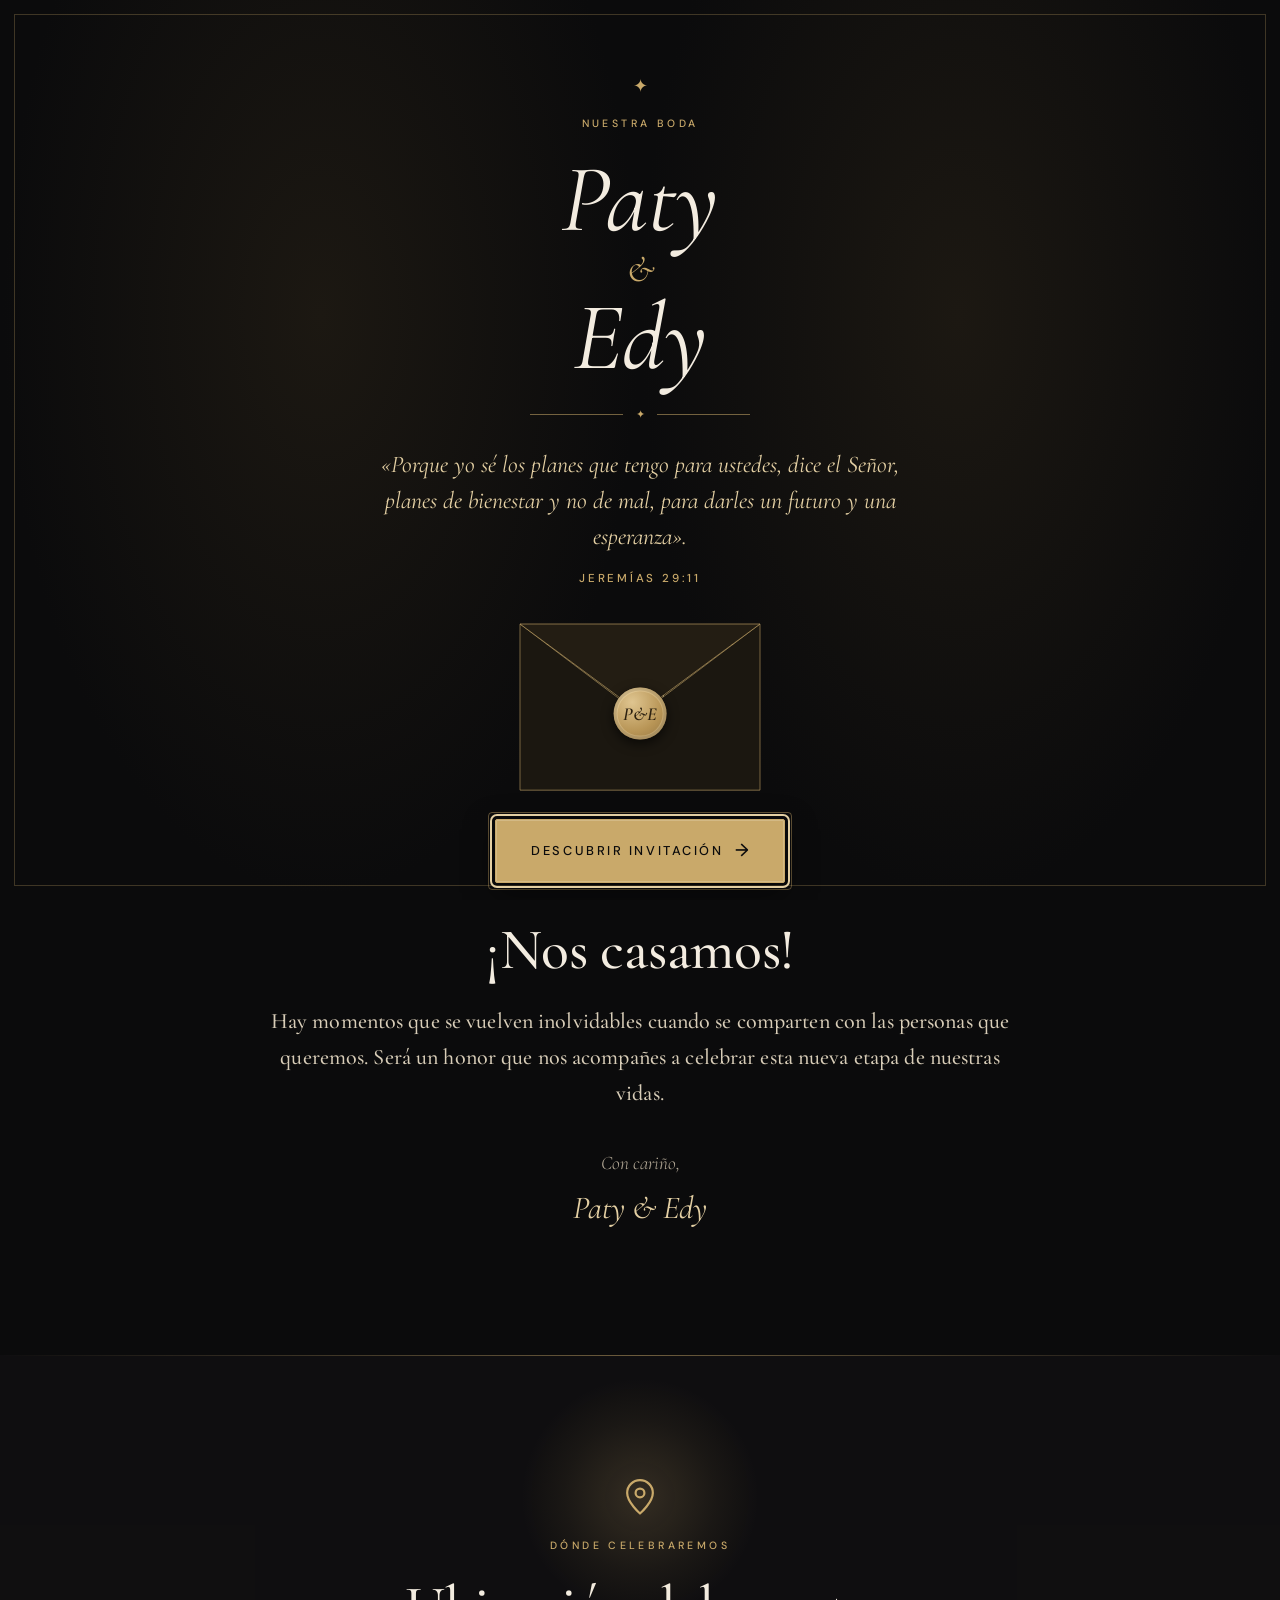
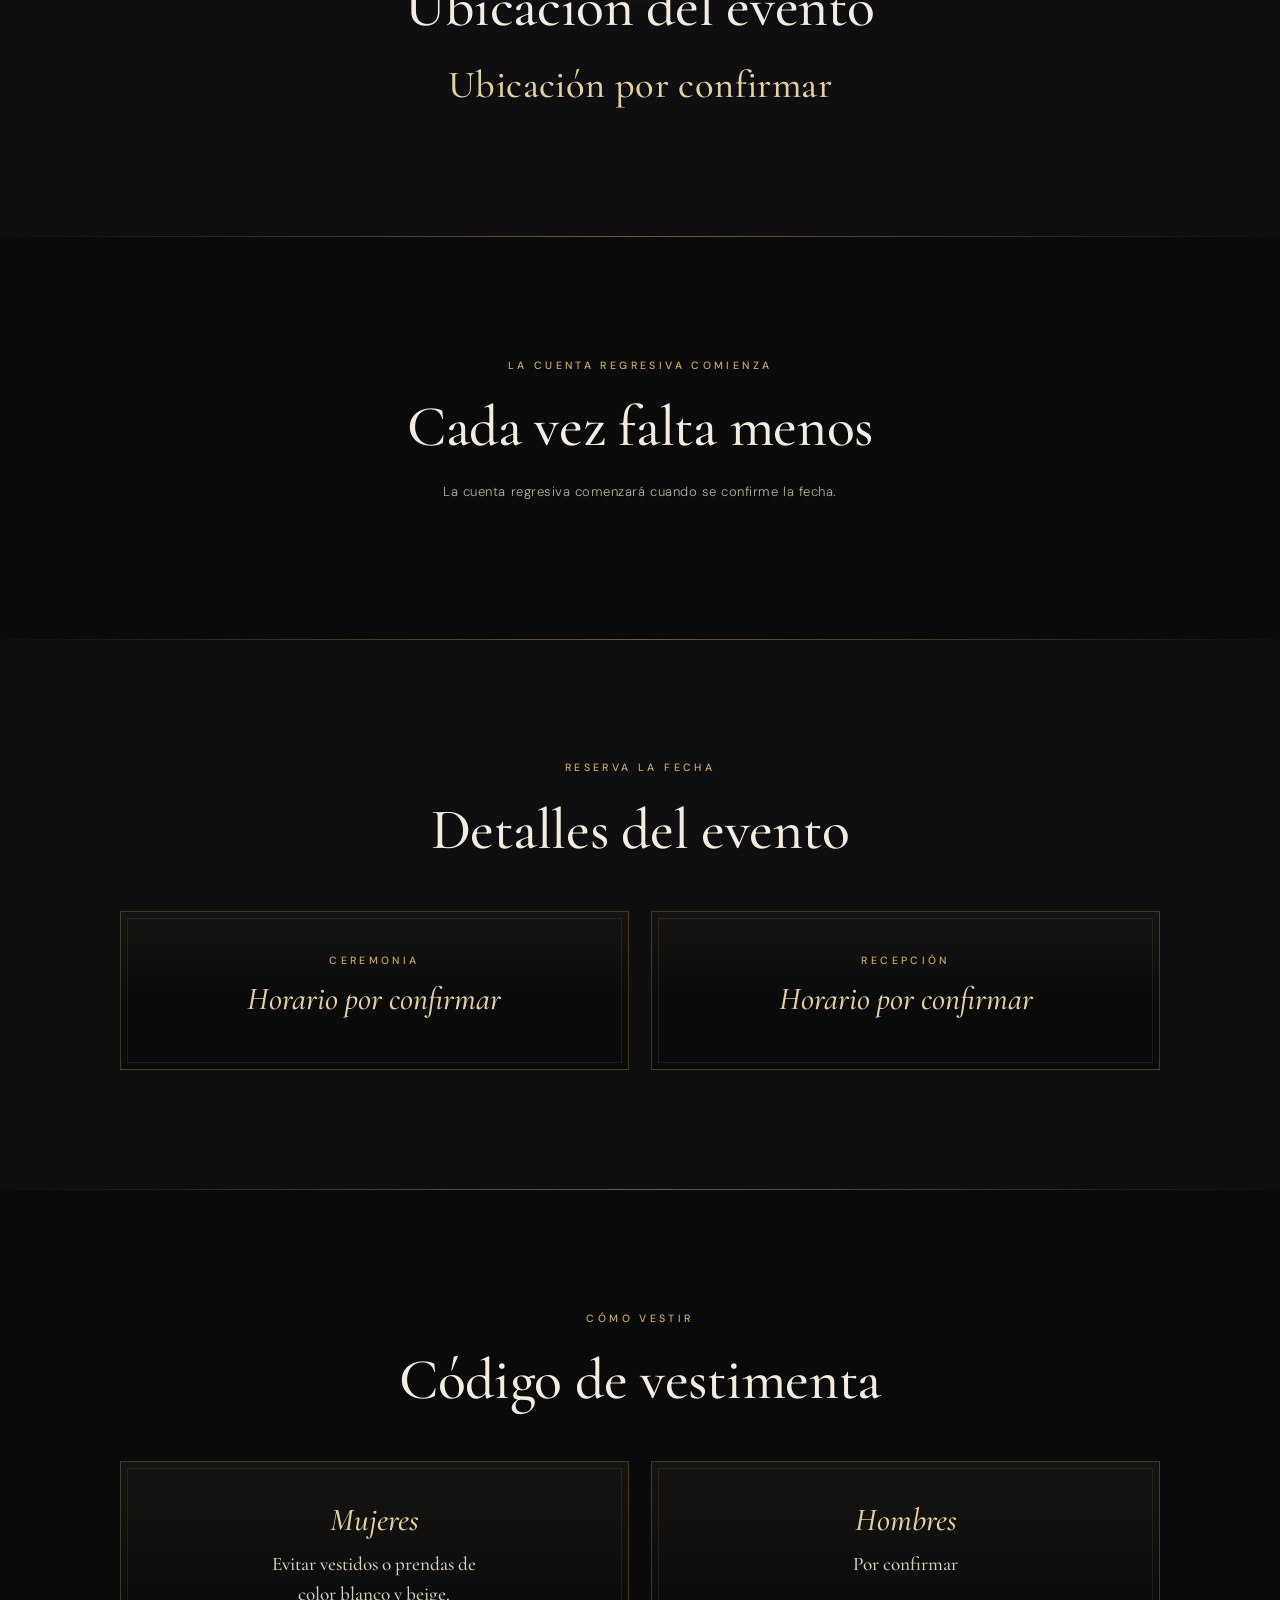
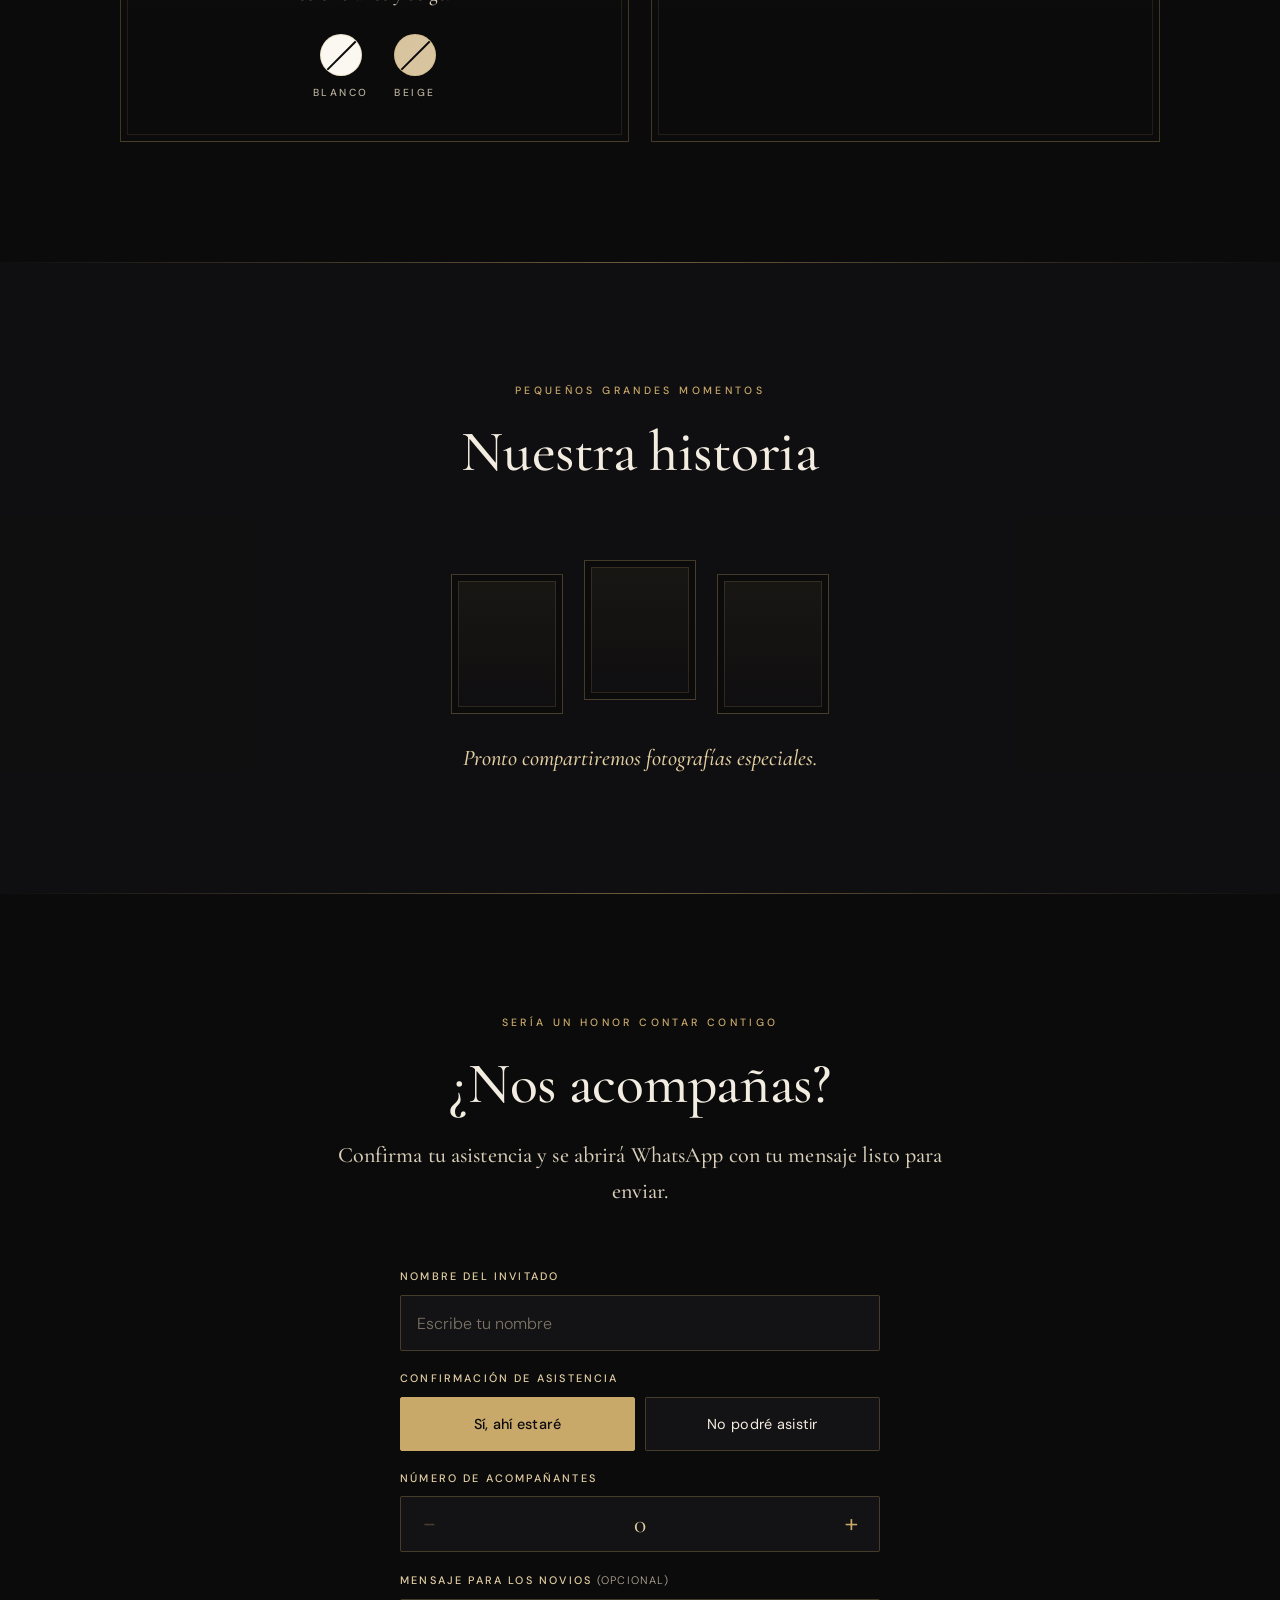
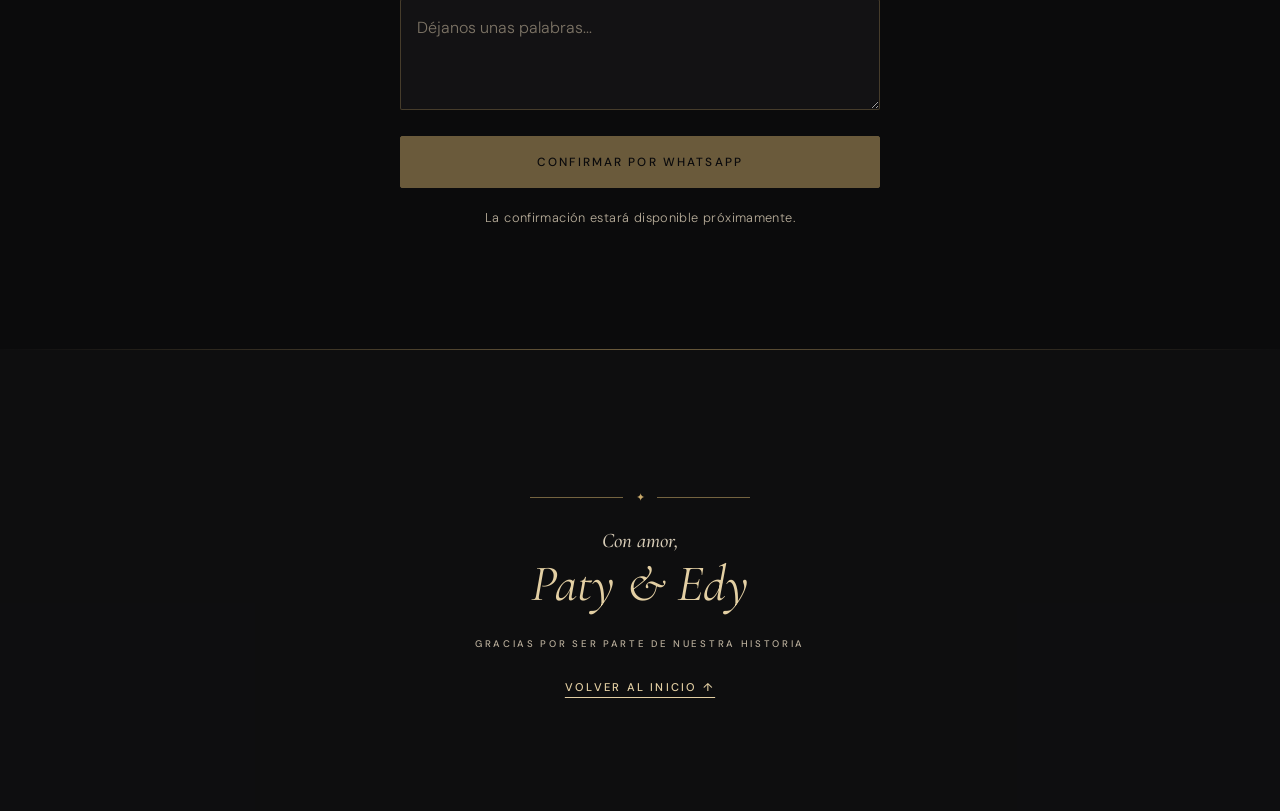
==== commit 021752e5: "Se integran cambios esteticos, solo falta la informacion" ====
--- a/index.html
+++ b/index.html
@@ -50,8 +50,10 @@
     </div>
   </div>
 
+  <div class="ambient" id="ambient" aria-hidden="true"></div>
+
   <div id="app">
-    <header class="cover" id="inicio">
+    <header class="cover" id="inicio" data-glow="hero">
       <p class="eyebrow" data-text="intro">CON ALEGRÍA EN EL CORAZÓN</p>
       <p class="cover__names" aria-label="Paty y Edy"><span data-text="partnerOne">Paty</span><i aria-hidden="true">&amp;</i><span data-text="partnerTwo">Edy</span></p>
       <div class="rule" aria-hidden="true"><span></span><b>✦</b><span></span></div>
@@ -61,7 +63,7 @@
 
     <main id="contenido" tabindex="-1">
       <!-- 1. Bienvenida -->
-      <section class="welcome section-shell" aria-labelledby="welcomeTitle">
+      <section class="welcome section-shell" data-glow="welcome" aria-labelledby="welcomeTitle">
         <p class="eyebrow">UN DÍA PARA RECORDAR</p>
         <h2 id="welcomeTitle">¡Nos casamos!</h2>
         <p class="lead">Hay momentos que se vuelven inolvidables cuando se comparten con las personas que queremos. Será un honor que nos acompañes a celebrar esta nueva etapa de nuestras vidas.</p>
@@ -69,7 +71,7 @@
       </section>
 
       <!-- 2. Ubicación -->
-      <section class="location band" id="ubicacion" aria-labelledby="locationTitle">
+      <section class="location band" id="ubicacion" data-glow="location" aria-labelledby="locationTitle">
         <div class="section-shell">
           <div class="pin" aria-hidden="true">
             <svg viewBox="0 0 24 24"><path d="M12 21s-7-6.1-7-11.2A7 7 0 0 1 19 9.8C19 14.9 12 21 12 21z"/><circle cx="12" cy="9.8" r="2.4"/></svg>
@@ -83,7 +85,7 @@
       </section>
 
       <!-- 3. Cuenta regresiva -->
-      <section class="countdown-section section-shell" aria-labelledby="countdownTitle">
+      <section class="countdown-section section-shell" data-glow="countdown" aria-labelledby="countdownTitle">
         <p class="eyebrow">LA CUENTA REGRESIVA COMIENZA</p>
         <h2 id="countdownTitle">Cada vez falta menos</h2>
         <div class="countdown" id="countdown" role="timer" aria-label="Tiempo restante para la boda">
@@ -96,7 +98,7 @@
       </section>
 
       <!-- 4. Detalles -->
-      <section class="details band" id="detalles" aria-labelledby="detailsTitle">
+      <section class="details band" id="detalles" data-glow="details" aria-labelledby="detailsTitle">
         <div class="section-shell">
           <p class="eyebrow">RESERVA LA FECHA</p>
           <h2 id="detailsTitle">Detalles del evento</h2>
@@ -120,7 +122,7 @@
       </section>
 
       <!-- 5. Código de vestimenta -->
-      <section class="dress section-shell" id="vestimenta" aria-labelledby="dressTitle">
+      <section class="dress section-shell" id="vestimenta" data-glow="dress" aria-labelledby="dressTitle">
         <p class="eyebrow">CÓMO VESTIR</p>
         <h2 id="dressTitle">Código de vestimenta</h2>
         <div class="dress-grid">
@@ -137,18 +139,21 @@
       </section>
 
       <!-- 6. Galería -->
-      <section class="gallery-section band" id="galeria" aria-labelledby="galleryTitle">
+      <section class="gallery-section band" id="galeria" data-glow="gallery" aria-labelledby="galleryTitle">
         <div class="section-shell">
           <p class="eyebrow">PEQUEÑOS GRANDES MOMENTOS</p>
           <h2 id="galleryTitle">Nuestra historia</h2>
           <div class="gallery" id="gallery">
-            <div class="gallery-empty">Pronto compartiremos fotografías especiales.</div>
+            <div class="gallery-empty">
+              <div class="gallery-empty__frames" aria-hidden="true"><i></i><i></i><i></i></div>
+              <p>Pronto compartiremos fotografías especiales.</p>
+            </div>
           </div>
         </div>
       </section>
 
       <!-- 7. Confirmación -->
-      <section class="rsvp section-shell" id="confirmacion" aria-labelledby="rsvpTitle">
+      <section class="rsvp section-shell" id="confirmacion" data-glow="rsvp" aria-labelledby="rsvpTitle">
         <p class="eyebrow">SERÍA UN HONOR CONTAR CONTIGO</p>
         <h2 id="rsvpTitle">¿Nos acompañas?</h2>
         <p class="lead">Confirma tu asistencia y se abrirá WhatsApp con tu mensaje listo para enviar.</p>
@@ -181,7 +186,7 @@
       </section>
     </main>
 
-    <footer class="footer">
+    <footer class="footer" data-glow="footer">
       <div class="rule" aria-hidden="true"><span></span><b>✦</b><span></span></div>
       <p>Con amor,</p>
       <strong data-text="couple">Paty &amp; Edy</strong>
--- a/css/style.css
+++ b/css/style.css
@@ -18,7 +18,11 @@
   --muted: #b8ad9a;
   --serif: "Cormorant Garamond", "Palatino Linotype", Georgia, serif;
   --sans: "DM Sans", "Helvetica Neue", Arial, sans-serif;
+  --ink: #d8cdb8;               /* texto de lectura: más cálido y legible que --muted */
   --shadow: 0 18px 50px rgba(0, 0, 0, .45);
+  --space-section: clamp(4.5rem, 13vw, 7.5rem);
+  --space-block: clamp(2rem, 6vw, 3rem);
+  --hairline: linear-gradient(90deg, transparent, rgba(201, 169, 106, .5) 50%, transparent);
   --safe-bottom: env(safe-area-inset-bottom, 0px);
 }
 
@@ -28,32 +32,34 @@
 body {
   margin: 0; color: var(--ivory); background: var(--black);
   font-family: var(--sans); font-weight: 300; line-height: 1.7;
+  -webkit-font-smoothing: antialiased; text-rendering: optimizeLegibility;
   overflow-x: hidden;
 }
 a { color: inherit; }
 [hidden] { display: none !important; }
 button, input, select, textarea { font: inherit; }
 h1, h2, h3 { font-family: var(--serif); font-weight: 500; line-height: 1.15; margin: 0; }
-h2 { font-size: clamp(2.3rem, 5.5vw, 3.5rem); margin-bottom: 1.1rem; }
-h3 { font-size: 1.7rem; }
+h2 { font-size: clamp(2.4rem, 7vw, 3.6rem); letter-spacing: -.005em; margin-bottom: 1.3rem; }
+h3 { font-size: clamp(1.7rem, 5vw, 2rem); font-style: italic; color: var(--champagne); }
 p { margin: 0 0 1rem; }
 :focus-visible { outline: 2px solid var(--champagne); outline-offset: 3px; }
 
 .skip-link { position: absolute; left: -9999px; top: 1rem; z-index: 300; background: var(--gold); color: var(--black); padding: .7rem 1rem; }
 .skip-link:focus { left: 1rem; }
 
-.eyebrow { color: var(--gold); font-size: .68rem; font-weight: 500; letter-spacing: .26em; margin: 0 0 1rem; }
-.lead { max-width: 620px; margin: 0 auto; color: var(--muted); font-size: 1.02rem; }
-.muted-note { color: var(--muted); font-size: .88rem; }
+/* Roles tipográficos: títulos y lectura en serif; etiquetas, botones y formularios en sans */
+.eyebrow { color: var(--gold); font-size: .66rem; font-weight: 500; letter-spacing: .32em; text-transform: uppercase; margin: 0 0 1.2rem; }
+.lead { max-width: 34em; margin: 0 auto; color: var(--ink); font: 500 clamp(1.2rem, 3.6vw, 1.38rem)/1.62 var(--serif); letter-spacing: .005em; }
+.muted-note { color: var(--muted); font-size: .82rem; letter-spacing: .04em; }
 
 .rule { display: flex; align-items: center; justify-content: center; gap: .8rem; width: min(220px, 55vw); margin: 1.2rem auto; color: var(--gold); }
 .rule span { height: 1px; flex: 1; background: currentColor; opacity: .55; }
 .rule b { font-size: .7rem; font-weight: 400; }
 
 .button {
-  display: inline-flex; justify-content: center; align-items: center; gap: .7rem; min-height: 48px;
-  padding: .9rem 1.8rem; border: 1px solid var(--gold); border-radius: 2px; cursor: pointer; text-decoration: none;
-  font-size: .76rem; font-weight: 500; letter-spacing: .14em; text-transform: uppercase;
+  display: inline-flex; justify-content: center; align-items: center; gap: .7rem; min-height: 52px;
+  padding: .9rem 1.9rem; border: 1px solid var(--gold); border-radius: 2px; cursor: pointer; text-decoration: none;
+  font-size: .74rem; font-weight: 500; letter-spacing: .18em; text-transform: uppercase;
   transition: transform .25s ease, background .25s ease, color .25s ease;
 }
 .button:hover { transform: translateY(-2px); }
@@ -110,65 +116,119 @@
 .cover {
   position: relative; min-height: min(760px, 100svh); padding: 5rem 1.5rem 4rem;
   display: flex; flex-direction: column; justify-content: center; align-items: center; text-align: center;
-  background: radial-gradient(ellipse at 50% 45%, #1a1712 0%, var(--black) 65%);
 }
 .cover::before { content: ""; position: absolute; inset: 16px; border: 1px solid var(--line); pointer-events: none; }
 .cover__names { display: flex; flex-direction: column; align-items: center; margin: 1rem 0; font: italic 400 clamp(4rem, 13vw, 8rem)/1 var(--serif); }
 .cover__names i { font-size: .4em; color: var(--gold); }
-.cover__date { letter-spacing: .24em; font-size: .78rem; color: var(--champagne); margin: .6rem 0 0; }
+.cover__date { max-width: 24em; margin: .8rem 0 0; color: var(--champagne); font: 500 clamp(1.05rem, 3.4vw, 1.3rem)/1.5 var(--serif); letter-spacing: .22em; text-transform: uppercase; }
 
 .scroll-hint { position: absolute; left: 50%; bottom: 2.2rem; width: 22px; height: 38px; margin-left: -11px; border: 1px solid var(--line); border-radius: 12px; transition: opacity .4s ease; }
 .scroll-hint span { position: absolute; top: 7px; left: 50%; width: 3px; height: 8px; margin-left: -1.5px; border-radius: 2px; background: var(--gold); animation: hintDrop 2.2s ease-in-out infinite; }
 .scroll-hint.is-gone { opacity: 0; pointer-events: none; }
 
+/* 4b. ILUMINACIÓN AMBIENTAL
+   Dos resplandores dorados muy tenues en una capa fija. Solo se animan transform y opacity
+   (composición en GPU). Un IntersectionObserver en main.js escribe body[data-glow]. */
+/* overflow-x: clip evita que animaciones laterales (tarjetas, halos) generen scroll horizontal */
+#app { position: relative; z-index: 1; overflow-x: clip; }
+.ambient {
+  position: fixed; inset: 0; z-index: 0; overflow: hidden; pointer-events: none;
+  --x1: 0vw; --y1: -6vh; --s1: 1; --a1: .9;
+  --x2: -24vw; --y2: 26vh; --s2: 1; --a2: .35;
+}
+.ambient::before, .ambient::after {
+  content: ""; position: absolute; left: 50%; top: 50%; border-radius: 50%; will-change: transform, opacity;
+  transition: transform 2.2s cubic-bezier(.4, 0, .2, 1), opacity 1.8s ease;
+}
+.ambient::before {
+  width: 110vmax; height: 110vmax; margin: -55vmax 0 0 -55vmax;
+  background: radial-gradient(closest-side, rgba(201, 169, 106, .26), rgba(201, 169, 106, .09) 50%, rgba(201, 169, 106, 0) 100%);
+  opacity: var(--a1); transform: translate(var(--x1), var(--y1)) scale(var(--s1));
+}
+.ambient::after {
+  width: 80vmax; height: 80vmax; margin: -40vmax 0 0 -40vmax;
+  background: radial-gradient(closest-side, rgba(227, 207, 163, .15), rgba(227, 207, 163, .04) 55%, rgba(227, 207, 163, 0) 100%);
+  opacity: var(--a2); transform: translate(var(--x2), var(--y2)) scale(var(--s2));
+}
+/* Portada: acompaña a los nombres */
+body[data-glow="hero"] .ambient       { --x1: 0vw;   --y1: -8vh; --s1: 1;    --a1: .85; --x2: -26vw; --y2: 30vh;  --a2: .30; }
+/* Intermedias: discreta y cambiante */
+body[data-glow="welcome"] .ambient    { --x1: 22vw;  --y1: -14vh; --s1: .95; --a1: .50; --x2: -30vw; --y2: 24vh;  --a2: .28; }
+body[data-glow="dress"] .ambient      { --x1: -14vw; --y1: 8vh;  --s1: .95;  --a1: .50; --x2: 24vw;  --y2: -22vh; --a2: .28; }
+/* Importantes: halo algo más visible */
+body[data-glow="location"] .ambient   { --x1: 0vw;   --y1: 0vh;  --s1: 1.05; --a1: .95; --x2: 0vw;   --y2: 22vh;  --a2: .50; }
+body[data-glow="countdown"] .ambient  { --x1: -18vw; --y1: -4vh; --s1: 1;    --a1: .85; --x2: 26vw;  --y2: 22vh;  --a2: .36; }
+body[data-glow="details"] .ambient    { --x1: 16vw;  --y1: 0vh;  --s1: 1;    --a1: .85; --x2: -24vw; --y2: 18vh;  --a2: .40; }
+/* Galería: casi nada, para no competir con las fotografías */
+body[data-glow="gallery"] .ambient    { --x1: 0vw;   --y1: 0vh;  --s1: .9;   --a1: .20; --x2: 0vw;   --y2: 0vh;   --a2: .10; }
+body[data-glow="rsvp"] .ambient       { --x1: 0vw;   --y1: 6vh;  --s1: 1;    --a1: .60; --x2: 0vw;   --y2: -26vh; --a2: .30; }
+/* Cierre: calidez desde abajo */
+body[data-glow="footer"] .ambient     { --x1: 0vw;   --y1: 26vh; --s1: 1.15; --a1: 1;   --x2: 0vw;   --y2: 4vh;   --a2: .55; }
+
 /* 5. SECCIONES */
 .section-shell { width: min(100% - 2.5rem, 980px); margin: 0 auto; }
-main > section { padding: 6rem 0; text-align: center; }
-main > .band { background: var(--charcoal); border-block: 1px solid var(--line); }
+main > section { padding: var(--space-section) 0; text-align: center; }
+main > .band { position: relative; background: rgba(19, 18, 20, .58); }
+main > .band::before, main > .band::after, .footer::before { content: ""; position: absolute; left: 0; right: 0; height: 1px; background: var(--hairline); pointer-events: none; }
+main > .band::before, .footer::before { top: 0; }
+main > .band::after { bottom: 0; }
 
 .signature { display: grid; gap: .1rem; margin-top: 2.2rem; color: var(--muted); font-family: var(--serif); font-style: italic; font-size: 1.2rem; }
 .signature strong { color: var(--champagne); font-size: 2rem; font-weight: 400; }
 
-.pin { width: 44px; height: 44px; margin: 0 auto 1rem; color: var(--gold); }
+.pin { position: relative; isolation: isolate; width: 44px; height: 44px; margin: 0 auto 1.1rem; color: var(--gold); }
+.pin::before { content: ""; position: absolute; left: 50%; top: 50%; z-index: -1; width: 240px; height: 240px; translate: -50% -50%; border-radius: 50%; background: radial-gradient(circle, rgba(201, 169, 106, .2), rgba(201, 169, 106, .06) 45%, transparent 70%); pointer-events: none; }
 .pin svg { width: 100%; height: 100%; fill: none; stroke: currentColor; stroke-width: 1.2; stroke-linecap: round; stroke-linejoin: round; }
-.location__name { font: 500 clamp(1.6rem, 4vw, 2.2rem)/1.25 var(--serif); color: var(--champagne); margin-bottom: .4rem; }
-.location__address { max-width: 520px; margin: 0 auto 1.6rem; color: var(--muted); white-space: pre-line; }
+.location__name { font: 500 clamp(1.8rem, 5vw, 2.4rem)/1.25 var(--serif); letter-spacing: .01em; color: var(--champagne); margin-bottom: .5rem; }
+.location__address { max-width: 26em; margin: 0 auto 1.8rem; color: var(--ink); font: 500 1.2rem/1.55 var(--serif); letter-spacing: .01em; white-space: pre-line; }
 .location .button { margin-top: 1rem; }
 
-.countdown { display: flex; justify-content: center; gap: clamp(1rem, 5vw, 3.5rem); margin: 2.2rem auto 1.2rem; }
+.countdown { position: relative; isolation: isolate; display: flex; justify-content: center; gap: clamp(1rem, 5vw, 3.5rem); margin: var(--space-block) auto 1.4rem; }
+.countdown::before { content: ""; position: absolute; inset: -45% 0; z-index: -1; background: radial-gradient(ellipse at center, rgba(201, 169, 106, .12), transparent 66%); pointer-events: none; }
 .countdown div { min-width: 70px; display: grid; gap: .2rem; }
 .countdown strong { font: 400 clamp(2.6rem, 7vw, 4.4rem)/1 var(--serif); color: var(--champagne); font-variant-numeric: tabular-nums; }
-.countdown span { font-size: .62rem; letter-spacing: .2em; color: var(--muted); }
+.countdown span { font-size: .62rem; font-weight: 500; letter-spacing: .26em; text-transform: uppercase; color: var(--muted); }
 .countdown[hidden] { display: none; }
 
 /* 6. DETALLES Y VESTIMENTA */
-.event-grid, .dress-grid { display: grid; grid-template-columns: repeat(2, minmax(0, 1fr)); gap: 1.4rem; margin-top: 2.6rem; }
+.event-grid, .dress-grid { display: grid; grid-template-columns: repeat(2, minmax(0, 1fr)); gap: 1.4rem; margin-top: var(--space-block); }
 .event-card, .dress-card {
-  position: relative; padding: 2.3rem 1.5rem; background: var(--black); border: 1px solid var(--line);
-  transition: transform .35s ease, border-color .35s ease, box-shadow .35s ease;
-}
-.event-card:hover, .dress-card:hover { transform: translateY(-4px); border-color: var(--gold); box-shadow: var(--shadow); }
-.event-card .eyebrow { margin-bottom: .6rem; }
-.event-card h3 { margin-bottom: .6rem; }
-.event-card__place { font-weight: 500; margin: 0 0 .2rem; color: var(--ivory); }
-.event-card__address { color: var(--muted); font-size: .92rem; white-space: pre-line; }
-.text-link { color: var(--gold); font-size: .82rem; letter-spacing: .06em; text-underline-offset: 4px; }
+  position: relative; padding: 2.5rem 1.6rem; border: 1px solid var(--line);
+  background: linear-gradient(180deg, rgba(201, 169, 106, .06), rgba(201, 169, 106, 0) 55%), var(--black);
+  transition: translate .35s ease, scale .15s ease, border-color .35s ease, box-shadow .35s ease;
+}
+/* Marco interior sutil */
+.event-card::before, .dress-card::before { content: ""; position: absolute; inset: 6px; border: 1px solid rgba(201, 169, 106, .12); pointer-events: none; }
+/* Hover/toque con translate y scale (propiedades independientes de transform, que usa .reveal) */
+.event-card:hover, .dress-card:hover { translate: 0 -4px; border-color: var(--gold); box-shadow: var(--shadow); }
+.event-card .eyebrow { margin-bottom: .7rem; }
+.event-card h3 { margin-bottom: .7rem; }
+.event-card__place { margin: 0 0 .2rem; color: var(--ivory); font: 500 1.25rem/1.4 var(--serif); }
+.event-card__address { color: var(--ink); font: 500 1.1rem/1.55 var(--serif); white-space: pre-line; }
+.text-link { display: inline-block; margin-top: .6rem; color: var(--gold); font-size: .72rem; font-weight: 500; letter-spacing: .18em; text-transform: uppercase; text-underline-offset: 6px; }
 .text-link:hover { color: var(--champagne); }
 
-.dress-card h3 { color: var(--champagne); margin-bottom: .6rem; }
-.dress-card p { color: var(--muted); margin: 0 auto; max-width: 30ch; }
+.dress-card h3 { margin-bottom: .7rem; }
+.dress-card p { margin: 0 auto; max-width: 24ch; color: var(--ink); font: 500 1.2rem/1.55 var(--serif); }
 .swatches { list-style: none; display: flex; justify-content: center; gap: 1.6rem; margin: 1.5rem 0 0; padding: 0; }
-.swatches li { display: grid; justify-items: center; gap: .45rem; font-size: .68rem; letter-spacing: .18em; text-transform: uppercase; color: var(--muted); }
+.swatches li { display: grid; justify-items: center; gap: .5rem; font-size: .64rem; font-weight: 500; letter-spacing: .24em; text-transform: uppercase; color: var(--muted); }
 .swatches i { position: relative; width: 42px; height: 42px; border-radius: 50%; border: 1px solid var(--line); background: var(--swatch, #fff); overflow: hidden; }
 .swatches i::after { content: ""; position: absolute; left: -10%; right: -10%; top: 50%; height: 1.5px; background: var(--black); transform: rotate(-45deg); }
 .swatches:empty { display: none; }
 
 /* 7. GALERÍA */
-.gallery { display: grid; grid-template-columns: repeat(3, minmax(0, 1fr)); gap: .8rem; margin-top: 2.4rem; }
+.gallery { display: grid; grid-template-columns: repeat(3, minmax(0, 1fr)); gap: .8rem; margin-top: var(--space-block); }
 .gallery button { position: relative; padding: 0; border: 1px solid var(--line); aspect-ratio: 1; overflow: hidden; background: var(--charcoal-2); cursor: zoom-in; }
 .gallery img { width: 100%; height: 100%; display: block; object-fit: cover; transition: transform .6s ease; }
 .gallery button:hover img, .gallery button:focus-visible img { transform: scale(1.05); }
-.gallery-empty { grid-column: 1 / -1; padding: 3rem 1rem; border: 1px dashed var(--line); color: var(--muted); font-size: .95rem; font-family: var(--serif); font-style: italic; font-size: 1.2rem; }
+/* Paspartú: marco interior sobre cada fotografía */
+.gallery button::after { content: ""; position: absolute; inset: 0; box-shadow: inset 0 0 0 6px var(--charcoal-2), inset 0 0 0 7px rgba(201, 169, 106, .22); pointer-events: none; }
+/* Estado vacío: marcos sin imágenes, listos para recibir las fotografías */
+.gallery-empty { grid-column: 1 / -1; display: grid; justify-items: center; gap: 1.8rem; padding: clamp(1.5rem, 5vw, 2.5rem) 0 0; }
+.gallery-empty__frames { display: flex; justify-content: center; gap: clamp(.6rem, 3vw, 1.3rem); width: 100%; }
+.gallery-empty__frames i { flex: 0 1 112px; aspect-ratio: 4 / 5; border: 1px solid var(--line); background: linear-gradient(180deg, rgba(201, 169, 106, .05), rgba(201, 169, 106, 0)); box-shadow: inset 0 0 0 6px var(--black), inset 0 0 0 7px rgba(201, 169, 106, .16); }
+.gallery-empty__frames i:nth-child(2) { translate: 0 -14px; }
+.gallery-empty p { margin: 0; color: var(--champagne); font: italic 500 clamp(1.2rem, 4vw, 1.4rem)/1.4 var(--serif); }
 
 .lightbox { position: fixed; inset: 0; z-index: 400; display: grid; place-items: center; padding: 2rem; background: rgba(5, 5, 5, .96); }
 .lightbox[hidden] { display: none; }
@@ -177,25 +237,24 @@
 
 /* 8. RSVP */
 .rsvp { max-width: 650px; }
-.rsvp-form { max-width: 480px; display: grid; gap: .6rem; text-align: left; margin: 2.4rem auto 0; }
-.rsvp-form label { font-size: .78rem; font-weight: 500; letter-spacing: .06em; color: var(--champagne); margin-top: .5rem; }
-.rsvp-form label span { color: var(--muted); font-weight: 300; }
-.rsvp-form input, .rsvp-form select, .rsvp-form textarea {
+.rsvp-form { max-width: 480px; display: grid; gap: .6rem; text-align: left; margin: var(--space-block) auto 0; }
+.rsvp-form > label { margin-top: .6rem; color: var(--champagne); font-size: .68rem; font-weight: 500; letter-spacing: .2em; text-transform: uppercase; }
+.rsvp-form > label span { color: var(--muted); font-weight: 300; letter-spacing: .1em; }
+.rsvp-form input, .rsvp-form textarea {
   width: 100%; border: 1px solid var(--line); border-radius: 2px; padding: .85rem 1rem;
   color: var(--ivory); background: var(--charcoal); transition: border-color .2s, box-shadow .2s;
 }
 .rsvp-form input::placeholder, .rsvp-form textarea::placeholder { color: #7d7466; }
-.rsvp-form input:focus, .rsvp-form select:focus, .rsvp-form textarea:focus { outline: none; border-color: var(--gold); box-shadow: 0 0 0 3px rgba(201, 169, 106, .18); }
-.rsvp-form select:disabled { opacity: .5; }
+.rsvp-form input:focus, .rsvp-form textarea:focus { outline: none; border-color: var(--gold); box-shadow: 0 0 0 3px rgba(201, 169, 106, .18); }
 .rsvp-form textarea { resize: vertical; }
 .rsvp-form .button { margin-top: 1rem; }
-.form-note { color: var(--muted); text-align: center; font-size: .8rem; margin: .5rem 0 0; }
-
-.footer { padding: 3rem 1.5rem 7rem; text-align: center; background: var(--charcoal); border-top: 1px solid var(--line); }
-.footer > p { font: italic 1.2rem var(--serif); margin: 1rem 0 0; color: var(--muted); }
-.footer > strong { display: block; font: italic 400 2.2rem var(--serif); color: var(--champagne); }
-.footer small { display: block; margin-top: 1.2rem; color: var(--muted); font-size: .62rem; letter-spacing: .2em; }
-.back-top-link { display: inline-block; margin-top: 1.4rem; color: var(--champagne); font-size: .82rem; letter-spacing: .08em; text-underline-offset: 4px; }
+.form-note { color: var(--muted); text-align: center; font-size: .8rem; letter-spacing: .03em; margin: .6rem 0 0; }
+
+.footer { position: relative; padding: var(--space-section) 1.5rem 7rem; text-align: center; background: rgba(19, 18, 20, .45); }
+.footer > p { margin: 1rem 0 0; color: var(--ink); font: italic 500 1.3rem/1.4 var(--serif); }
+.footer > strong { display: block; font: italic 400 clamp(2.4rem, 8vw, 3.2rem)/1.15 var(--serif); color: var(--champagne); }
+.footer small { display: block; margin-top: 1.4rem; color: var(--muted); font-size: .6rem; font-weight: 500; letter-spacing: .28em; }
+.back-top-link { display: inline-block; margin-top: 1.6rem; color: var(--champagne); font-size: .7rem; font-weight: 500; letter-spacing: .2em; text-transform: uppercase; text-underline-offset: 6px; }
 
 /* 9. ELEMENTOS FLOTANTES */
 .scroll-progress { position: fixed; top: 0; left: 0; z-index: 250; height: 2px; width: 0; background: var(--gold); }
@@ -220,7 +279,8 @@
   color: var(--gold); background: var(--black); box-shadow: var(--shadow); cursor: pointer;
 }
 .music-toggle svg { width: 24px; height: 24px; fill: none; stroke: currentColor; stroke-width: 1.5; }
-.music-toggle.is-playing svg { animation: spin 4s linear infinite; }
+.music-toggle svg { animation: spin 4s linear infinite; animation-play-state: paused; }
+.music-toggle.is-playing svg { animation-play-state: running; }
 
 .music-player {
   position: fixed; left: 1.2rem; bottom: calc(1.2rem + var(--safe-bottom)); z-index: 110; width: min(340px, calc(100vw - 2rem));
@@ -237,7 +297,8 @@
   border: 1px solid rgba(201, 169, 106, .35); box-shadow: 0 4px 14px rgba(0, 0, 0, .6);
 }
 .vinyl-record__label { display: grid; place-items: center; width: 40%; height: 40%; border-radius: 50%; background: var(--gold); color: var(--black); font: 600 .5rem var(--sans); letter-spacing: .04em; }
-.vinyl-record.is-spinning { animation: spin 5s linear infinite; }
+.vinyl-record { animation: spin 5s linear infinite; animation-play-state: paused; }
+.vinyl-record.is-spinning { animation-play-state: running; }
 .music-player__meta { display: grid; min-width: 0; line-height: 1.35; }
 .music-player__eyebrow { color: var(--gold); font-size: .55rem; letter-spacing: .2em; }
 .music-player__meta strong { font: 500 1.15rem var(--serif); color: var(--champagne); overflow: hidden; text-overflow: ellipsis; white-space: nowrap; }
@@ -297,49 +358,6 @@
 @keyframes gateExit { to { opacity: 0; transform: translateY(-10px) scale(1.03); filter: blur(4px); } }
 @keyframes spin { to { transform: rotate(360deg); } }
 
-/* 12. RESPONSIVE */
-@media (min-width: 900px) {
-  .section-shell { width: min(100% - 5rem, 1040px); }
-}
-
-@media (max-width: 760px) {
-  main > section { padding: 4.5rem 0; }
-  .event-grid, .dress-grid { grid-template-columns: 1fr; }
-  .gallery { grid-template-columns: repeat(2, minmax(0, 1fr)); gap: .55rem; }
-
-  .countdown { display: grid; grid-template-columns: repeat(4, minmax(0, 1fr)); gap: .4rem; }
-  .countdown div { min-width: 0; }
-  .countdown strong { font-size: clamp(1.9rem, 9vw, 2.8rem); }
-  .countdown span { font-size: .5rem; letter-spacing: .08em; }
-
-  .invitation-gate::before, .cover::before { inset: 8px; }
-  .gate-open-wrap { display: block; width: 100%; max-width: 300px; margin: 0 auto; }
-  .gate-open { width: 100%; min-width: 0; padding: .95rem .8rem; font-size: .72rem; letter-spacing: .13em; white-space: nowrap; }
-  .scroll-hint { bottom: 1.4rem; }
-
-  /* Reproductor: botón flotante a la izquierda, "volver arriba" a la derecha;
-     el panel se abre por encima de ambos para no taparlos. */
-  .music-toggle { display: grid; }
-  .music-toggle[hidden] { display: none; }
-  .music-player {
-    left: 1rem; right: 1rem; width: auto; bottom: calc(5rem + var(--safe-bottom));
-    opacity: 0; visibility: hidden; transform: translateY(12px);
-  }
-  .music-player.is-expanded { opacity: 1; visibility: visible; transform: none; }
-  .gate-locked .music-player.is-expanded { visibility: hidden; }
-}
-
-@media (max-width: 360px) {
-  .eyebrow { letter-spacing: .16em; }
-  .vinyl-wrap { width: 52px; height: 52px; }
-}
-
-@media (max-height: 560px) and (orientation: landscape) {
-  .cover { min-height: 0; padding: 4rem 1.5rem; }
-  .gate-names { flex-direction: row; gap: .3em; font-size: clamp(2.4rem, 9vh, 4rem); }
-}
-
-
 /* 3b. SOBRE CON SELLO (entrada tipo carta) */
 .envelope { position: relative; width: min(64vw, 240px); aspect-ratio: 260 / 180; margin: 1.2rem auto 1.8rem; cursor: pointer; perspective: 800px; -webkit-tap-highlight-color: transparent; }
 .envelope > * { position: absolute; }
@@ -380,10 +398,10 @@
 /* Tarjetas: entran de lado y responden al toque */
 .event-card.reveal:not(.is-visible):nth-child(odd), .dress-card.reveal:not(.is-visible):nth-child(odd) { transform: translateX(-28px); }
 .event-card.reveal:not(.is-visible):nth-child(even), .dress-card.reveal:not(.is-visible):nth-child(even) { transform: translateX(28px); }
-.event-card.reveal, .dress-card.reveal { transition: opacity .8s ease var(--reveal-delay, 0ms), transform .8s cubic-bezier(.2, .7, .2, 1) var(--reveal-delay, 0ms), border-color .35s, box-shadow .35s; }
-.event-card:active, .dress-card:active { transform: scale(.985); border-color: var(--gold); transition-duration: .12s; }
+.event-card.reveal, .dress-card.reveal { transition: opacity .8s ease var(--reveal-delay, 0ms), transform .8s cubic-bezier(.2, .7, .2, 1) var(--reveal-delay, 0ms), translate .35s ease, scale .15s ease, border-color .35s ease, box-shadow .35s ease; }
+.event-card:active, .dress-card:active { scale: .985; border-color: var(--gold); }
 @media (hover: none) {
-  .event-card:hover, .dress-card:hover { transform: none; box-shadow: none; border-color: var(--line); }
+  .event-card:hover, .dress-card:hover { translate: none; box-shadow: none; border-color: var(--line); }
   .event-card:active, .dress-card:active { border-color: var(--gold); box-shadow: 0 0 0 1px rgba(201, 169, 106, .35); }
   .button:hover { transform: none; }
 }
@@ -391,7 +409,7 @@
 
 /* Formulario: opciones grandes y contador táctil */
 .choice { display: grid; grid-template-columns: 1fr 1fr; gap: .6rem; margin: .5rem 0 0; padding: 0; border: 0; min-width: 0; }
-.choice legend { padding: 0; margin-bottom: .55rem; font-size: .78rem; font-weight: 500; letter-spacing: .06em; color: var(--champagne); }
+.choice legend { padding: 0; margin-bottom: .6rem; color: var(--champagne); font-size: .68rem; font-weight: 500; letter-spacing: .2em; text-transform: uppercase; }
 .choice__opt { position: relative; margin: 0 !important; }
 .choice__opt input { position: absolute; opacity: 0; inset: 0; width: 100%; height: 100%; margin: 0; cursor: pointer; }
 .choice__opt span { display: grid; place-items: center; min-height: 54px; padding: .6rem .8rem; text-align: center; font-size: .9rem; font-weight: 400; letter-spacing: .02em; color: var(--ivory); background: var(--charcoal); border: 1px solid var(--line); border-radius: 2px; transition: background .25s, color .25s, border-color .25s, transform .15s; }
@@ -400,7 +418,7 @@
 .choice__opt:active span { transform: scale(.97); }
 
 .field { display: grid; gap: .55rem; margin-top: .5rem; }
-.field__label { font-size: .78rem; font-weight: 500; letter-spacing: .06em; color: var(--champagne); }
+.field__label { color: var(--champagne); font-size: .68rem; font-weight: 500; letter-spacing: .2em; text-transform: uppercase; }
 .stepper { display: grid; grid-template-columns: 56px 1fr 56px; align-items: center; border: 1px solid var(--line); border-radius: 2px; background: var(--charcoal); overflow: hidden; transition: opacity .3s; }
 .stepper button { height: 54px; border: 0; background: transparent; color: var(--gold); font-size: 1.6rem; line-height: 1; cursor: pointer; transition: background .2s, transform .15s; }
 .stepper button:active:not(:disabled) { background: rgba(201, 169, 106, .18); transform: scale(.92); }
@@ -433,6 +451,47 @@
 @keyframes swapIn { from { opacity: 0; transform: translateX(calc(var(--dir, 0) * 34px)); } to { opacity: 1; transform: none; } }
 @keyframes sentPulse { 0% { box-shadow: 0 0 0 0 rgba(201, 169, 106, .6); } 100% { box-shadow: 0 0 0 18px rgba(201, 169, 106, 0); } }
 
+/* 12. RESPONSIVE */
+@media (min-width: 900px) {
+  .section-shell { width: min(100% - 5rem, 1040px); }
+}
+
+@media (max-width: 760px) {
+  .event-grid, .dress-grid { grid-template-columns: 1fr; }
+  .gallery { grid-template-columns: repeat(2, minmax(0, 1fr)); gap: .55rem; }
+
+  .countdown { display: grid; grid-template-columns: repeat(4, minmax(0, 1fr)); gap: .4rem; }
+  .countdown div { min-width: 0; }
+  .countdown strong { font-size: clamp(1.9rem, 9vw, 2.8rem); }
+  .countdown span { font-size: .5rem; letter-spacing: .08em; }
+
+  .invitation-gate::before, .cover::before { inset: 8px; }
+  .gate-open-wrap { display: block; width: 100%; max-width: 300px; margin: 0 auto; }
+  .gate-open { width: 100%; min-width: 0; padding: .95rem .8rem; font-size: .72rem; letter-spacing: .13em; white-space: nowrap; }
+  .scroll-hint { bottom: 1.4rem; }
+
+  /* Reproductor: botón flotante a la izquierda, "volver arriba" a la derecha;
+     el panel se abre por encima de ambos para no taparlos. */
+  .music-toggle { display: grid; }
+  .music-toggle[hidden] { display: none; }
+  .music-player {
+    left: 1rem; right: 1rem; width: auto; bottom: calc(5rem + var(--safe-bottom));
+    opacity: 0; visibility: hidden; transform: translateY(12px);
+  }
+  .music-player.is-expanded { opacity: 1; visibility: visible; transform: none; }
+  .gate-locked .music-player.is-expanded { visibility: hidden; }
+}
+
+@media (max-width: 360px) {
+  .eyebrow { letter-spacing: .16em; }
+  .vinyl-wrap { width: 52px; height: 52px; }
+}
+
+@media (max-height: 560px) and (orientation: landscape) {
+  .cover { min-height: 0; padding: 4rem 1.5rem; }
+  .gate-names { flex-direction: row; gap: .3em; font-size: clamp(2.4rem, 9vh, 4rem); }
+}
+
 @media (max-width: 760px) and (max-height: 720px) {
   .gate-ornament { display: none; }
   .gate-names { font-size: clamp(2.8rem, 11vw, 3.6rem); }
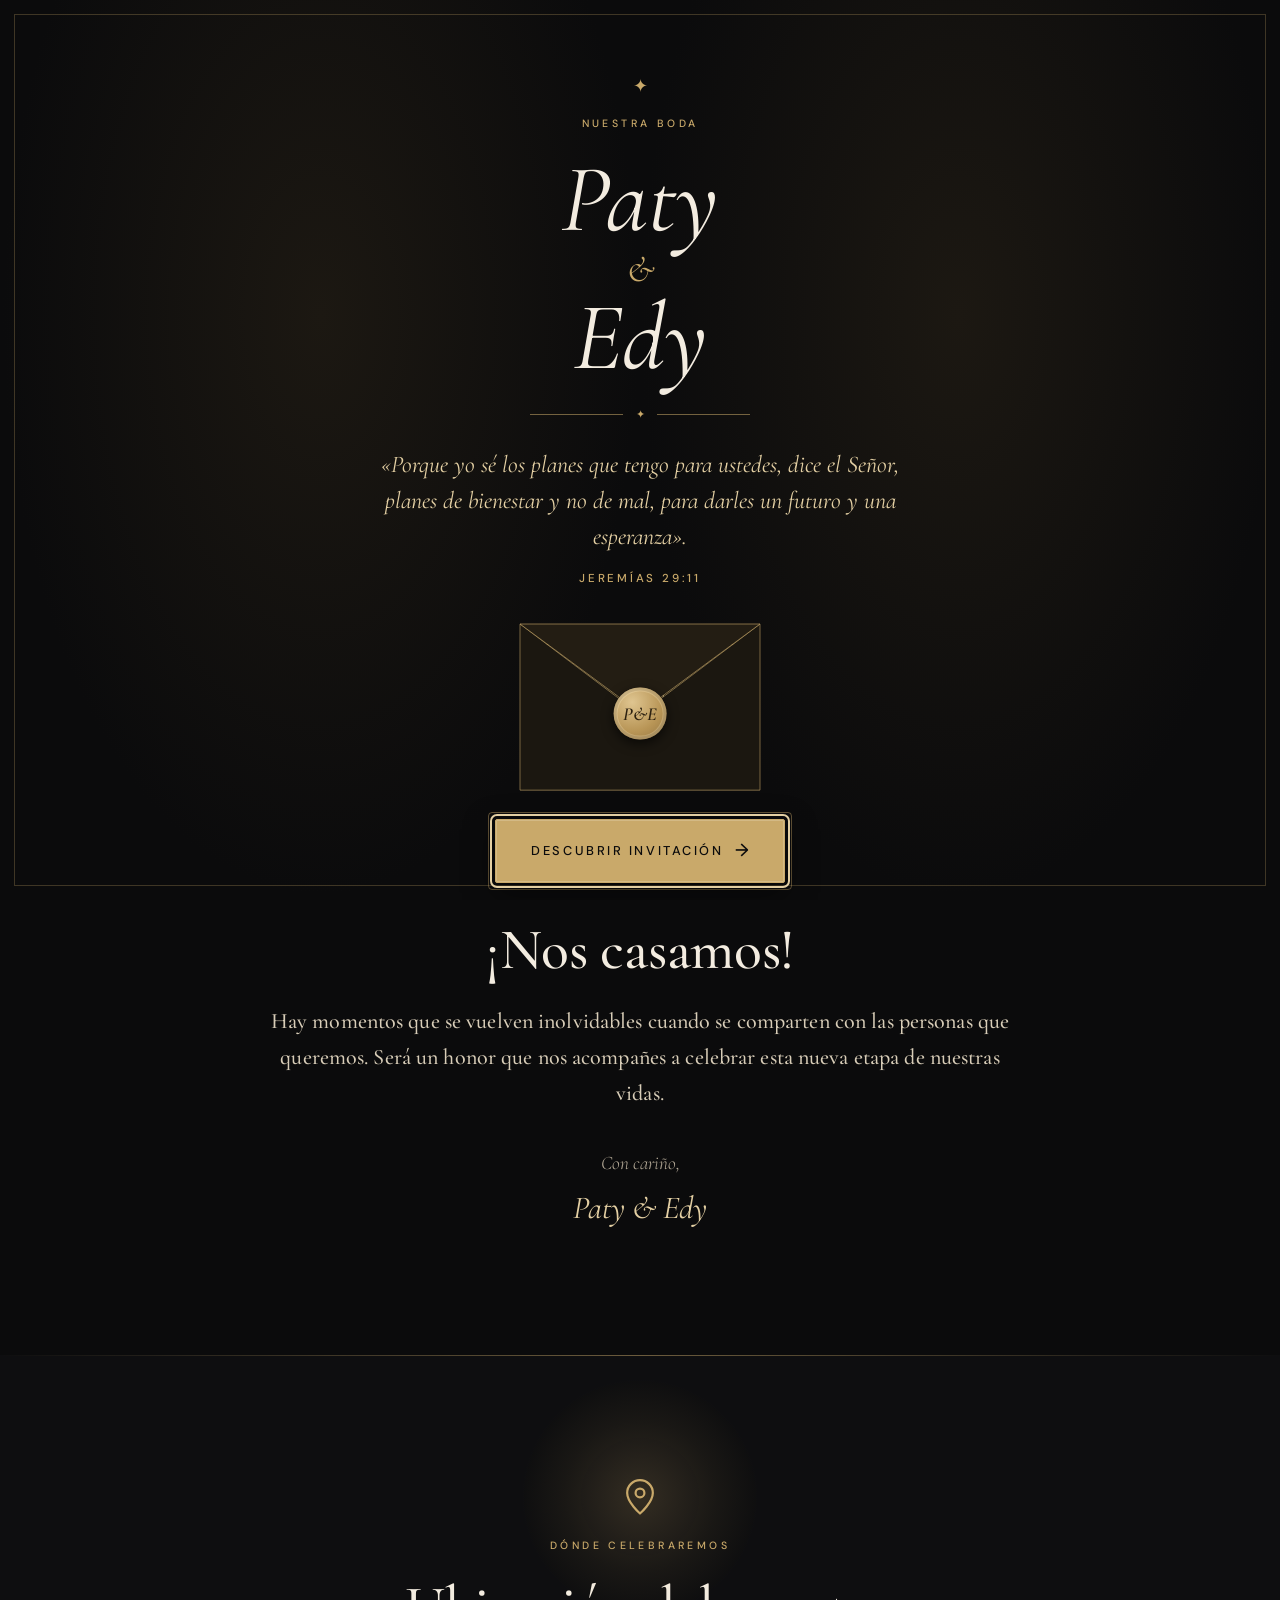
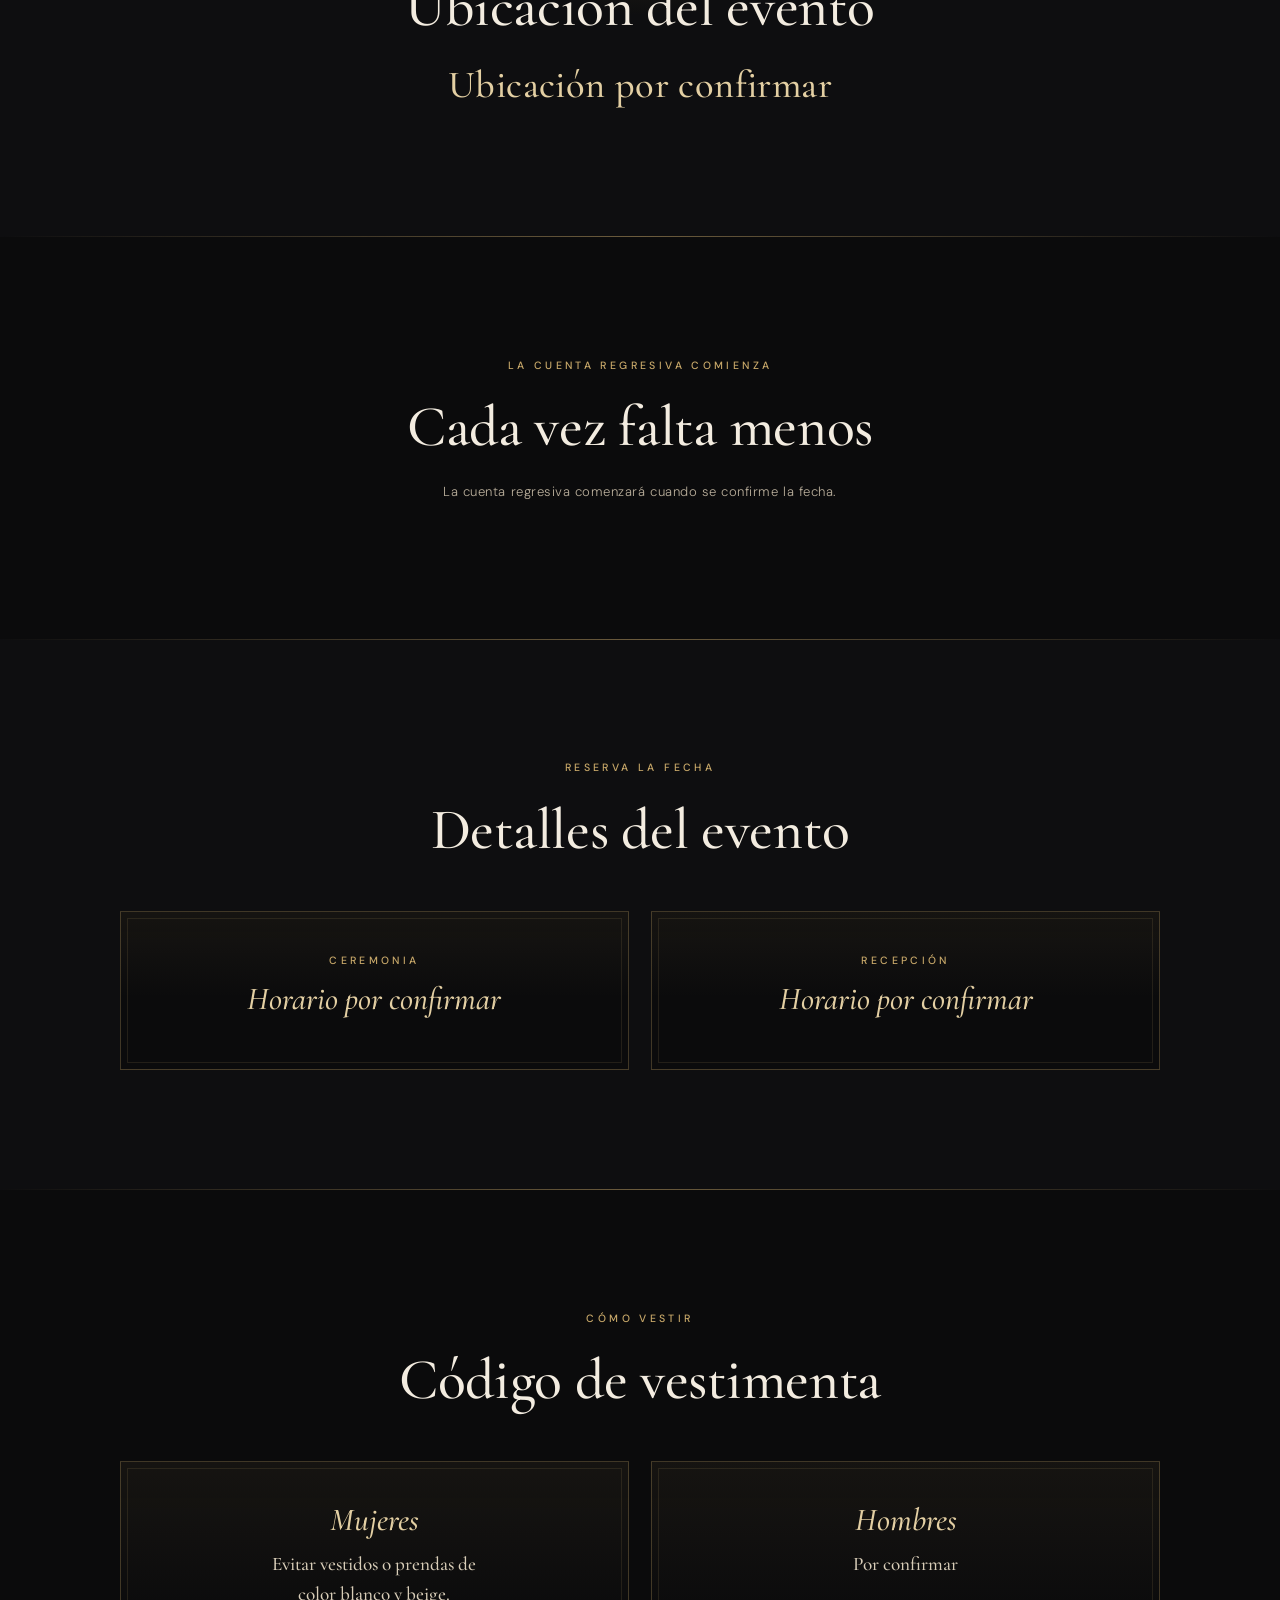
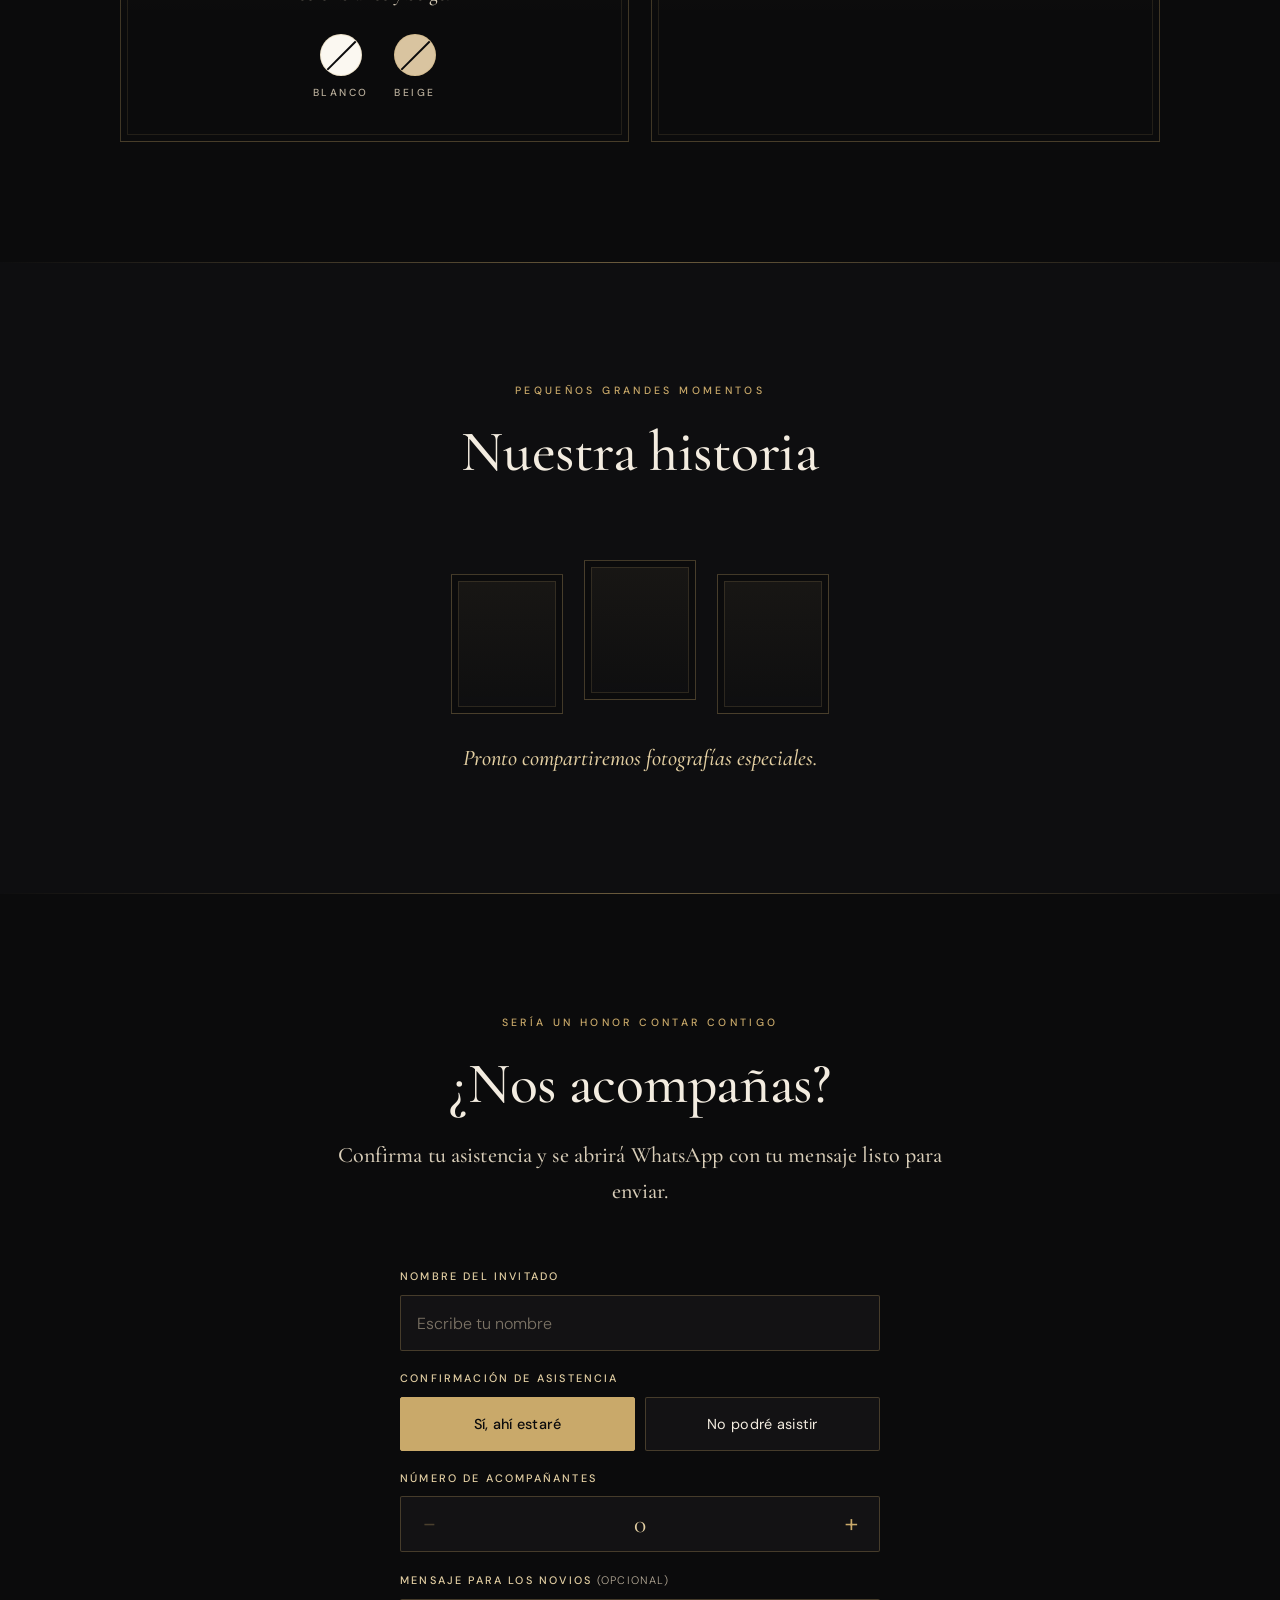
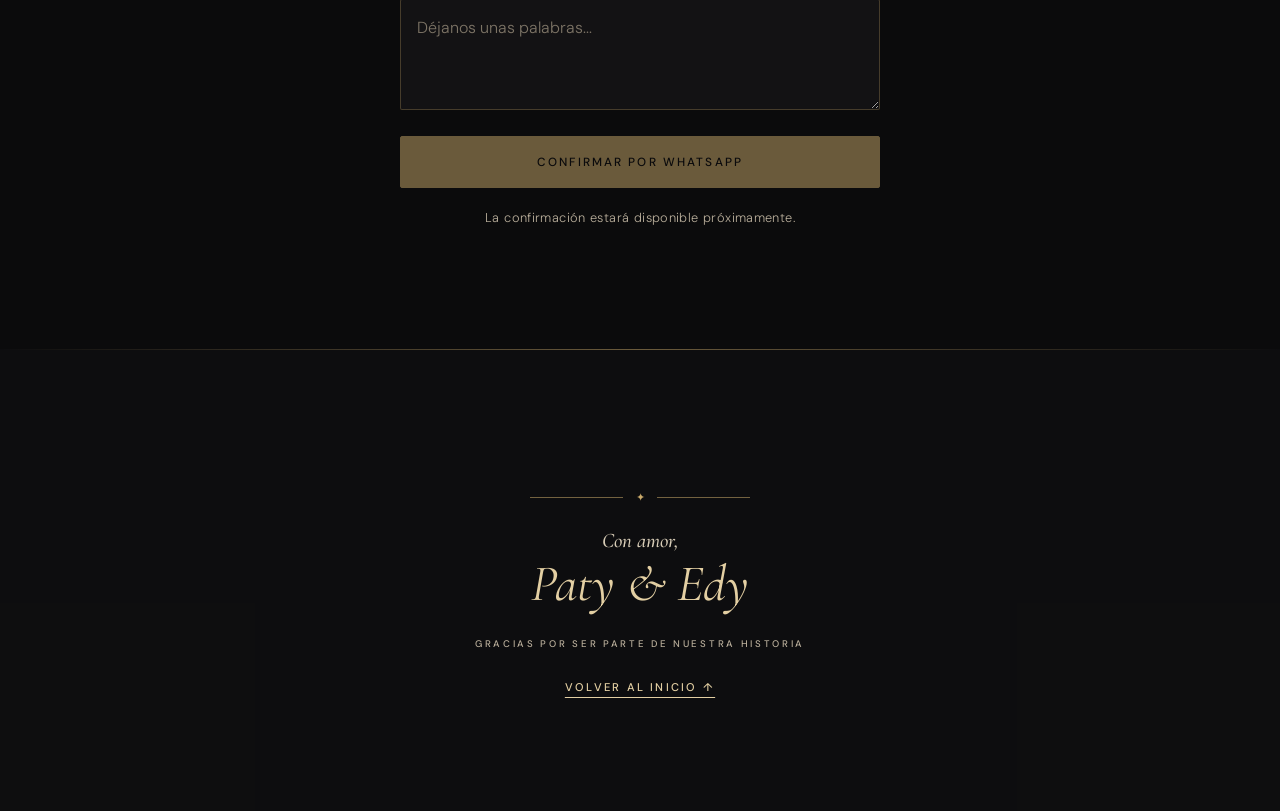
==== commit d66b1b64: "Se integra fondo con petalos" ====
--- a/index.html
+++ b/index.html
@@ -196,6 +196,7 @@
   </div>
 
   <div class="scroll-progress" id="scrollProgress" aria-hidden="true"></div>
+  <canvas class="petal-canvas" id="petalCanvas" aria-hidden="true"></canvas>
   <canvas class="particle-canvas" id="particleCanvas" aria-hidden="true"></canvas>
   <button class="back-top-float" id="backTop" type="button" aria-label="Volver al inicio" title="Volver al inicio">
     <svg viewBox="0 0 24 24" aria-hidden="true"><path d="m6 14 6-6 6 6"/></svg>
--- a/css/style.css
+++ b/css/style.css
@@ -168,7 +168,7 @@
 /* 5. SECCIONES */
 .section-shell { width: min(100% - 2.5rem, 980px); margin: 0 auto; }
 main > section { padding: var(--space-section) 0; text-align: center; }
-main > .band { position: relative; background: rgba(19, 18, 20, .58); }
+main > .band { position: relative; background: rgba(19, 18, 20, .5); }
 main > .band::before, main > .band::after, .footer::before { content: ""; position: absolute; left: 0; right: 0; height: 1px; background: var(--hairline); pointer-events: none; }
 main > .band::before, .footer::before { top: 0; }
 main > .band::after { bottom: 0; }
@@ -250,7 +250,7 @@
 .rsvp-form .button { margin-top: 1rem; }
 .form-note { color: var(--muted); text-align: center; font-size: .8rem; letter-spacing: .03em; margin: .6rem 0 0; }
 
-.footer { position: relative; padding: var(--space-section) 1.5rem 7rem; text-align: center; background: rgba(19, 18, 20, .45); }
+.footer { position: relative; padding: var(--space-section) 1.5rem 7rem; text-align: center; background: rgba(19, 18, 20, .4); }
 .footer > p { margin: 1rem 0 0; color: var(--ink); font: italic 500 1.3rem/1.4 var(--serif); }
 .footer > strong { display: block; font: italic 400 clamp(2.4rem, 8vw, 3.2rem)/1.15 var(--serif); color: var(--champagne); }
 .footer small { display: block; margin-top: 1.4rem; color: var(--muted); font-size: .6rem; font-weight: 500; letter-spacing: .28em; }
@@ -259,6 +259,9 @@
 /* 9. ELEMENTOS FLOTANTES */
 .scroll-progress { position: fixed; top: 0; left: 0; z-index: 250; height: 2px; width: 0; background: var(--gold); }
 .particle-canvas { position: fixed; inset: 0; z-index: 150; width: 100%; height: 100%; pointer-events: none; }
+/* Pétalos al fondo: sobre la luz ambiental (mismo nivel, posterior en el DOM) y detrás de #app (z-index 1) */
+.petal-canvas { position: fixed; inset: 0; z-index: 0; width: 100%; height: 100%; pointer-events: none; opacity: 0; transition: opacity 3s ease; }
+.petal-canvas.is-on { opacity: 1; }
 
 .back-top-float {
   position: fixed; right: 1rem; bottom: calc(1rem + var(--safe-bottom)); z-index: 120; width: 48px; height: 48px;
@@ -502,6 +505,7 @@
 
 /* 13. MOVIMIENTO REDUCIDO */
 @media (prefers-reduced-motion: reduce) {
+  .petal-canvas { display: none; }
   html { scroll-behavior: auto; }
   *, *::before, *::after { animation: none !important; transition-duration: .01ms !important; scroll-behavior: auto !important; }
   .reveal { opacity: 1; transform: none; }
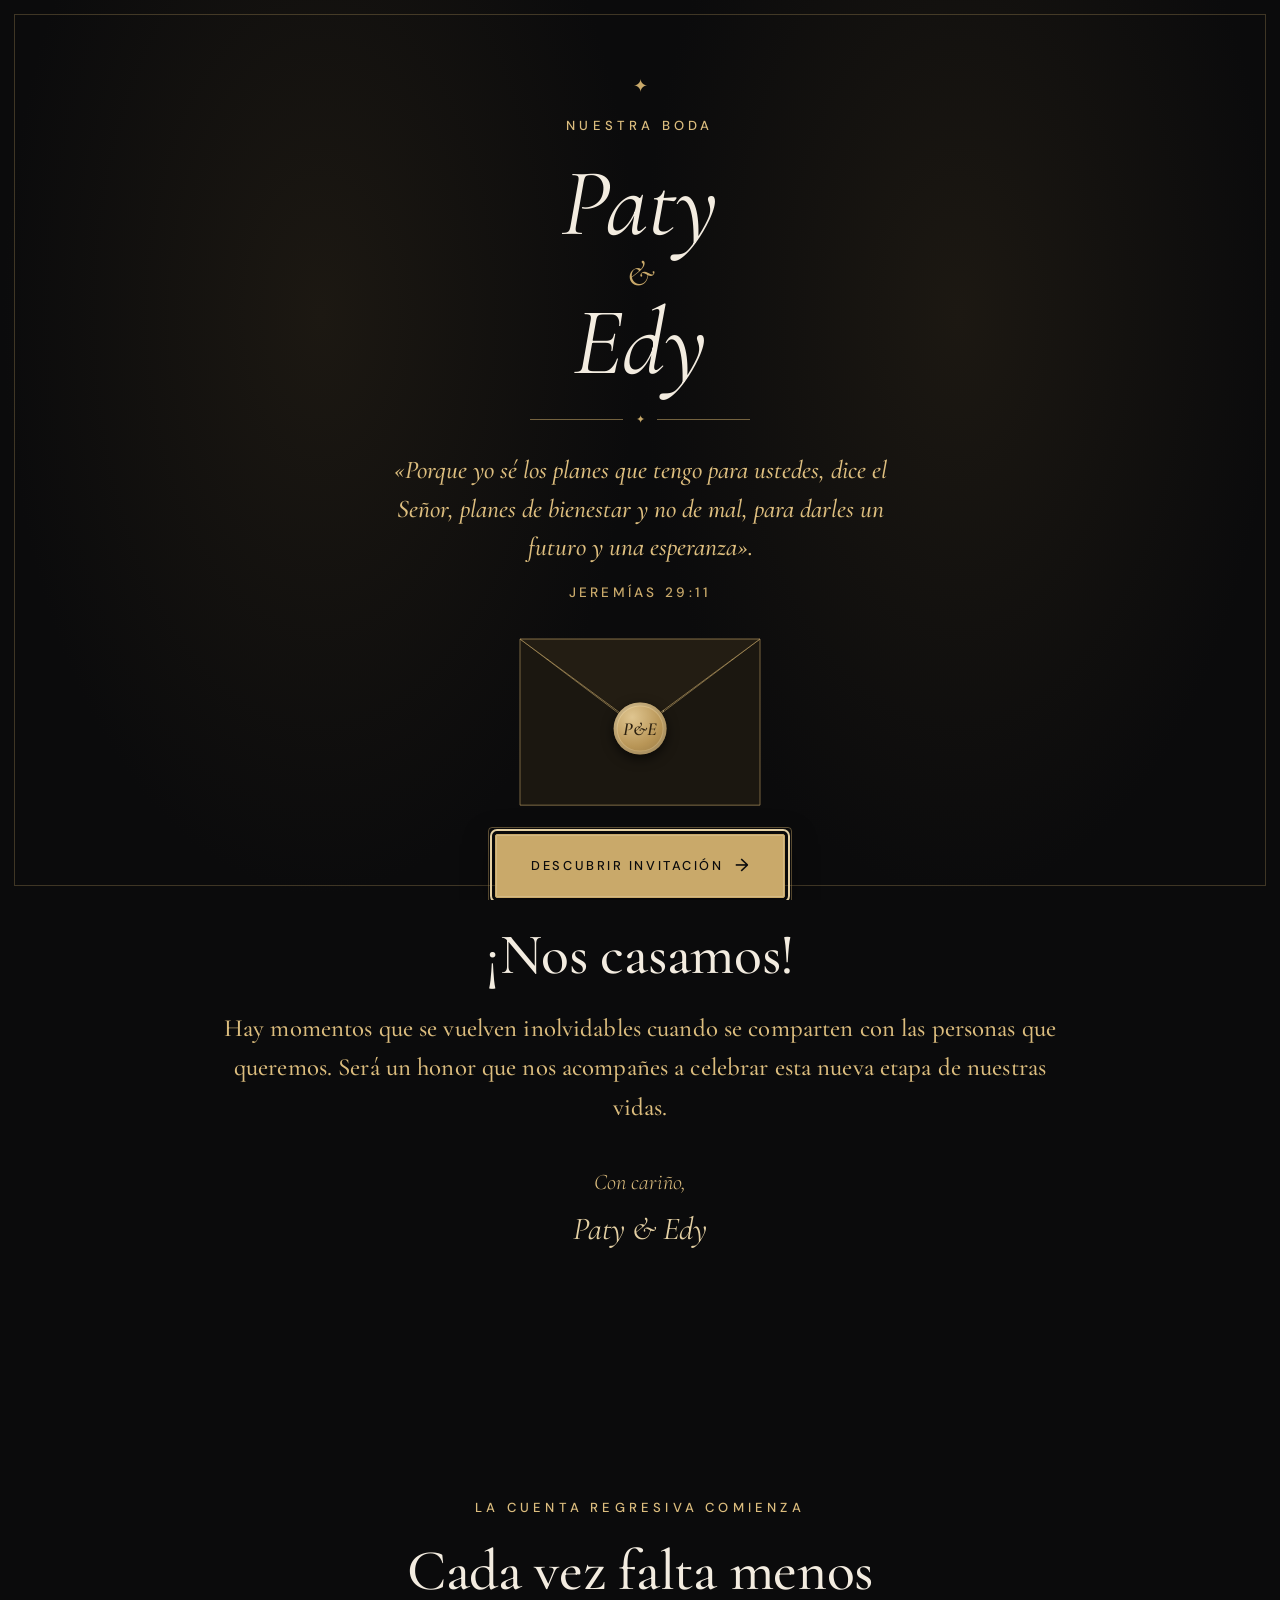
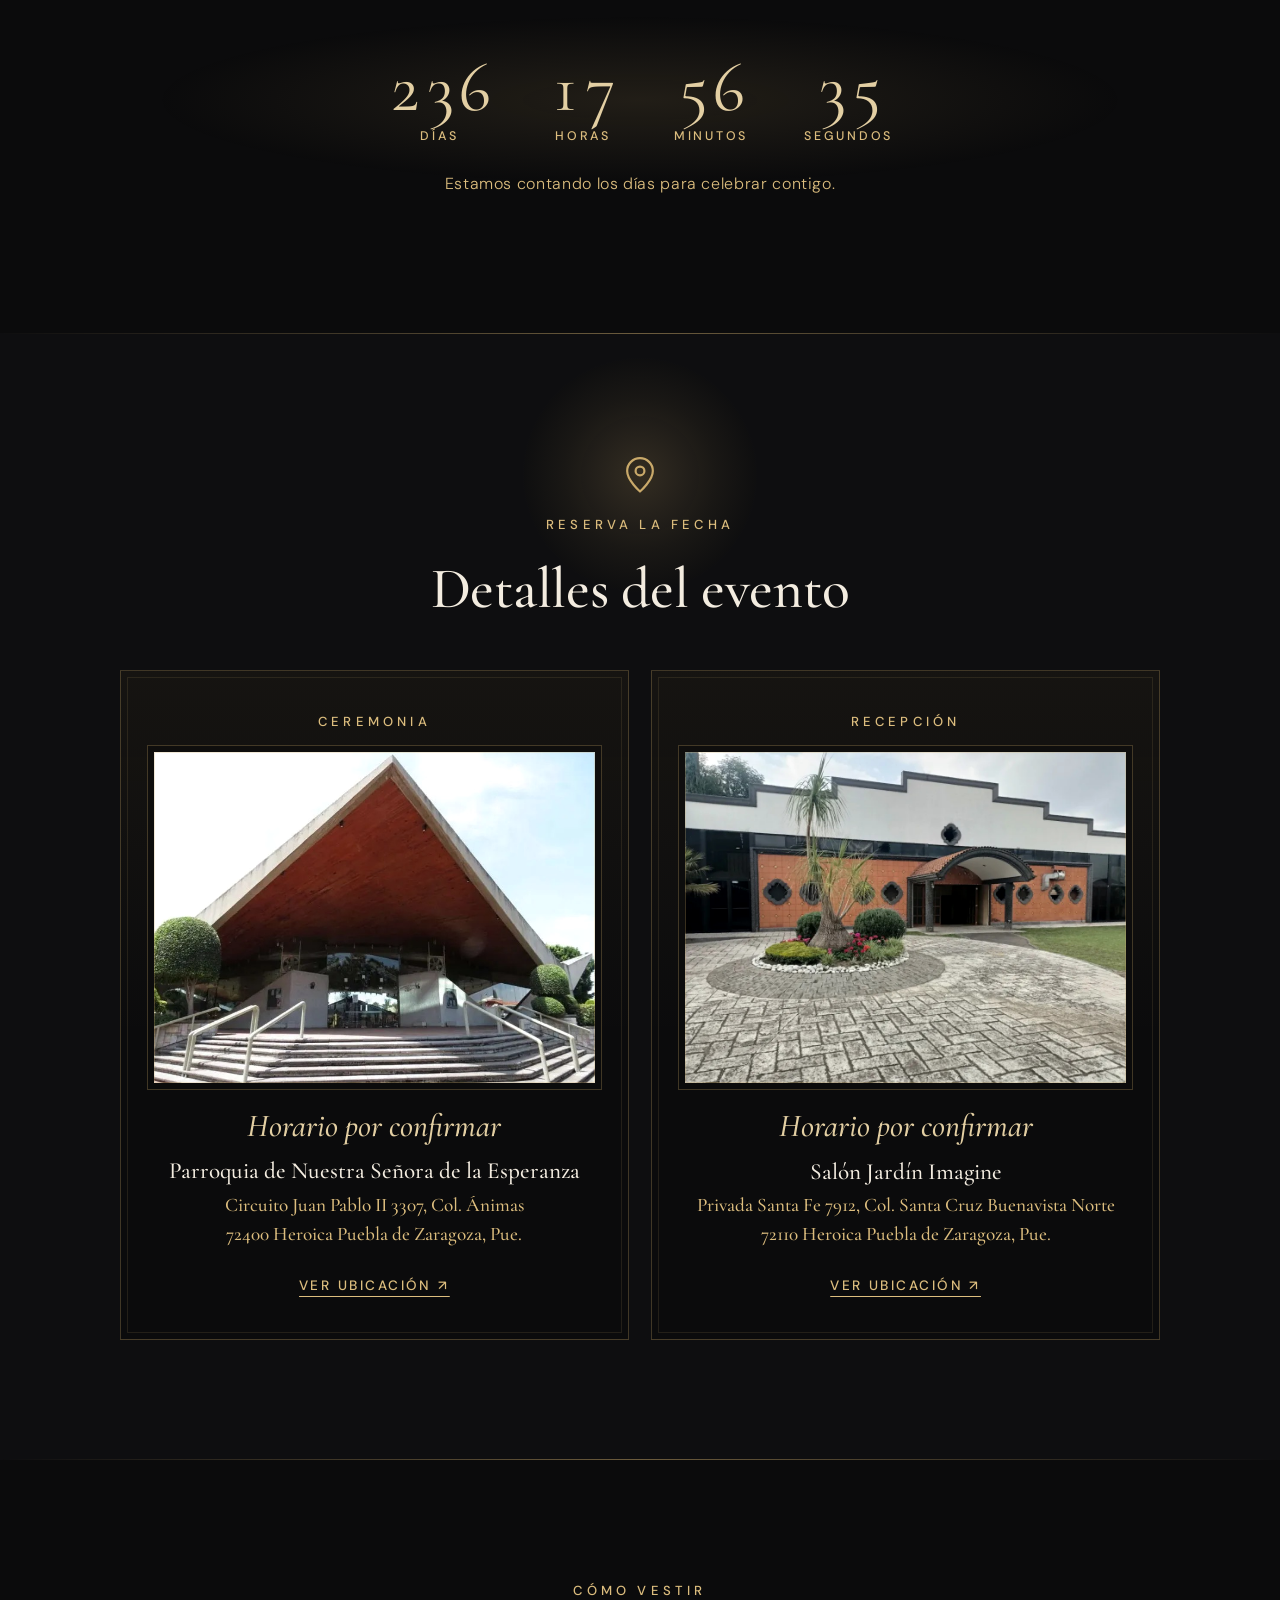
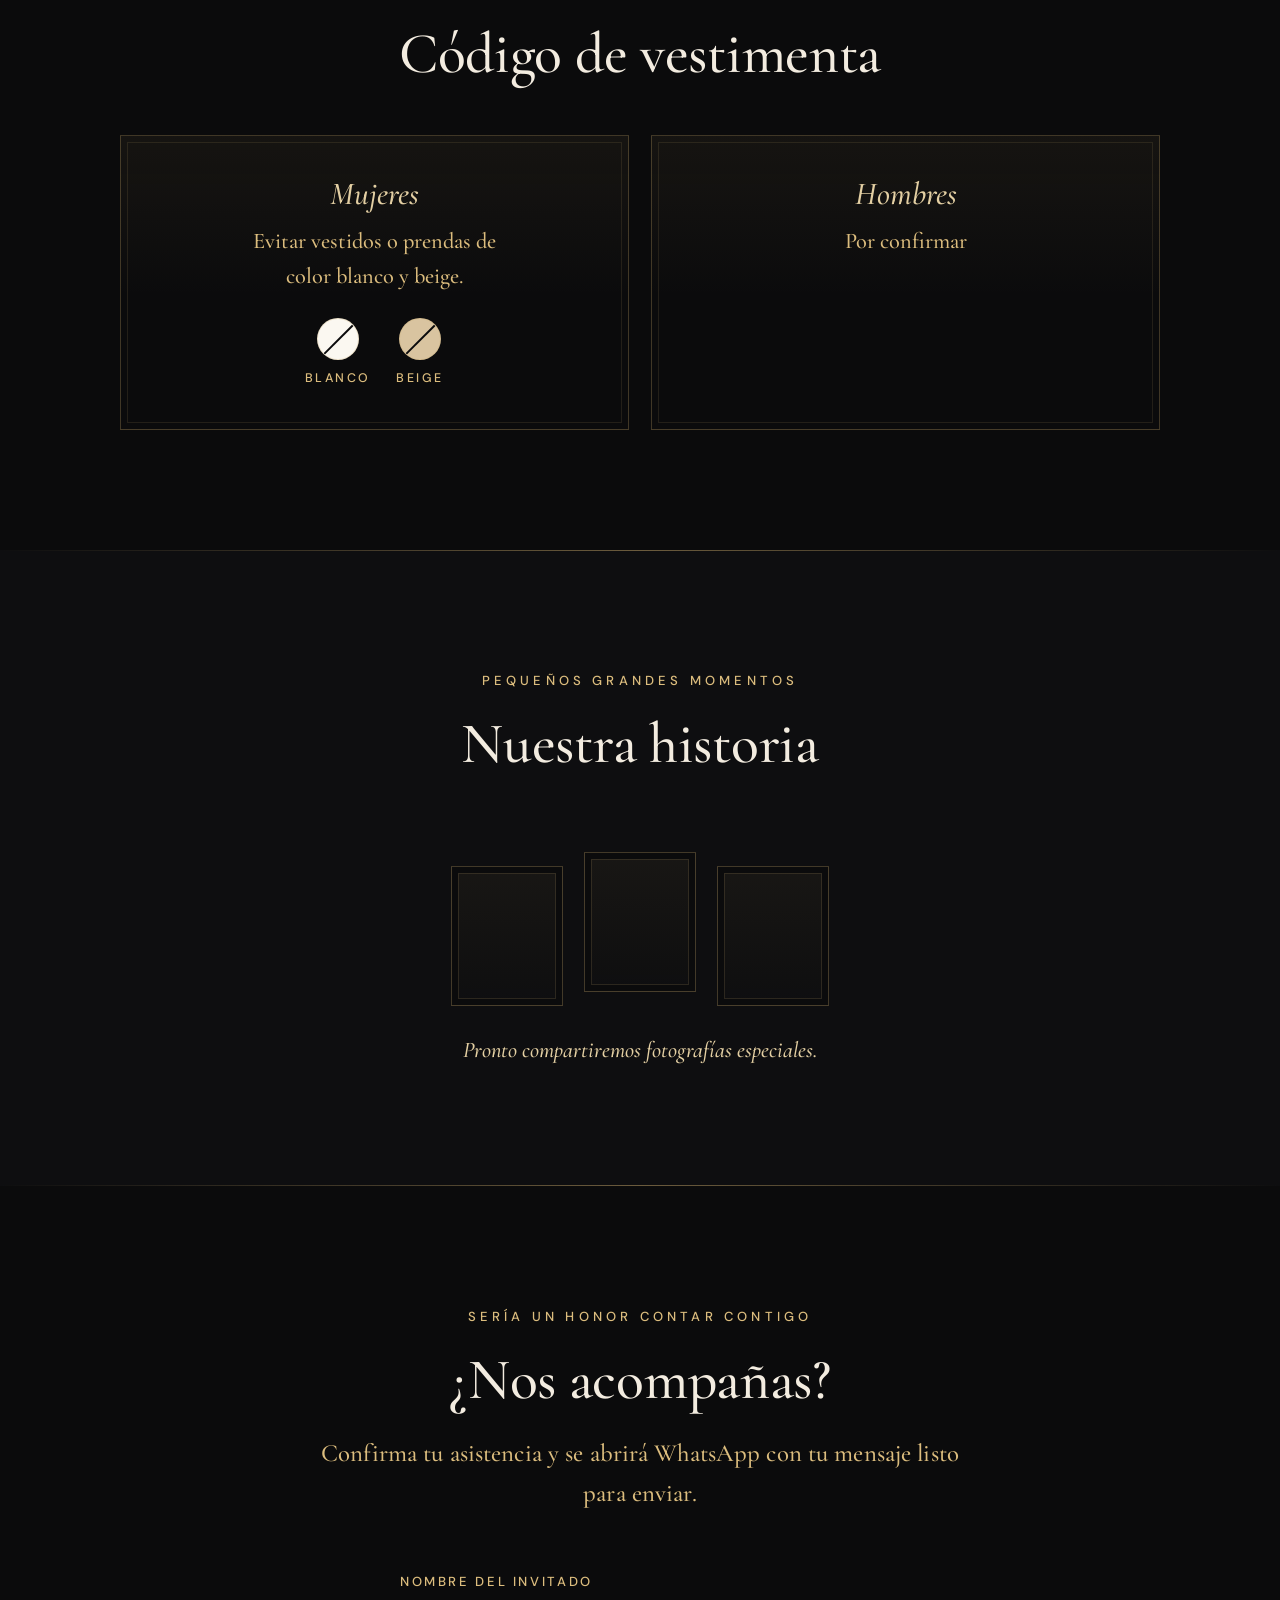
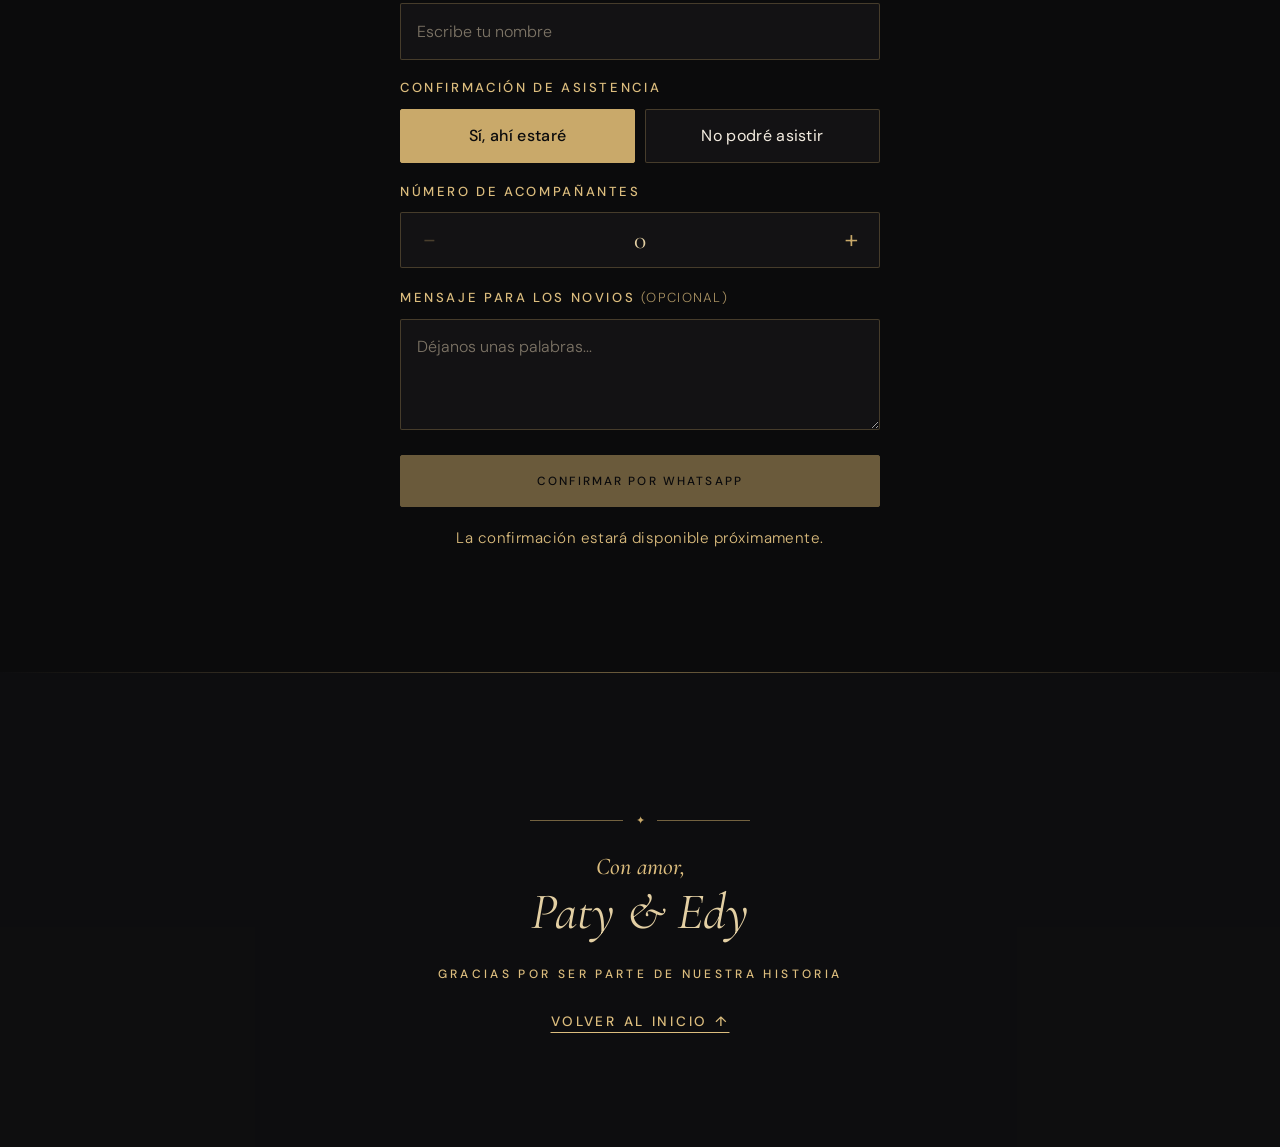
==== commit 17392e3d: "Ultimos plus a la invitacion" ====
--- a/index.html
+++ b/index.html
@@ -70,20 +70,6 @@
         <div class="signature"><span>Con cariño,</span><strong data-text="couple">Paty &amp; Edy</strong></div>
       </section>
 
-      <!-- 2. Ubicación -->
-      <section class="location band" id="ubicacion" data-glow="location" aria-labelledby="locationTitle">
-        <div class="section-shell">
-          <div class="pin" aria-hidden="true">
-            <svg viewBox="0 0 24 24"><path d="M12 21s-7-6.1-7-11.2A7 7 0 0 1 19 9.8C19 14.9 12 21 12 21z"/><circle cx="12" cy="9.8" r="2.4"/></svg>
-          </div>
-          <p class="eyebrow">DÓNDE CELEBRAREMOS</p>
-          <h2 id="locationTitle">Ubicación del evento</h2>
-          <p class="location__name" id="venueName">Ubicación por confirmar</p>
-          <p class="location__address" id="venueAddress" hidden></p>
-          <a class="button button--outline" id="venueMap" href="#" target="_blank" rel="noopener noreferrer" hidden>Ver ubicación en Google Maps <span aria-hidden="true">↗</span></a>
-        </div>
-      </section>
-
       <!-- 3. Cuenta regresiva -->
       <section class="countdown-section section-shell" data-glow="countdown" aria-labelledby="countdownTitle">
         <p class="eyebrow">LA CUENTA REGRESIVA COMIENZA</p>
@@ -100,11 +86,15 @@
       <!-- 4. Detalles -->
       <section class="details band" id="detalles" data-glow="details" aria-labelledby="detailsTitle">
         <div class="section-shell">
+          <div class="pin" aria-hidden="true">
+            <svg viewBox="0 0 24 24"><path d="M12 21s-7-6.1-7-11.2A7 7 0 0 1 19 9.8C19 14.9 12 21 12 21z"/><circle cx="12" cy="9.8" r="2.4"/></svg>
+          </div>
           <p class="eyebrow">RESERVA LA FECHA</p>
           <h2 id="detailsTitle">Detalles del evento</h2>
           <div class="event-grid">
             <article class="event-card">
               <p class="eyebrow">CEREMONIA</p>
+              <figure class="event-photo" id="ceremonyPhoto" hidden><img id="ceremonyImage" alt="" width="800" height="557" decoding="async"></figure>
               <h3 id="ceremonyTime">Horario por confirmar</h3>
               <p class="event-card__place" id="ceremonyVenue" hidden></p>
               <p class="event-card__address" id="ceremonyAddress" hidden></p>
@@ -112,6 +102,7 @@
             </article>
             <article class="event-card">
               <p class="eyebrow">RECEPCIÓN</p>
+              <figure class="event-photo" id="receptionPhoto" hidden><img id="receptionImage" alt="" width="1024" height="768" decoding="async"></figure>
               <h3 id="receptionTime">Horario por confirmar</h3>
               <p class="event-card__place" id="receptionVenue" hidden></p>
               <p class="event-card__address" id="receptionAddress" hidden></p>
--- a/css/style.css
+++ b/css/style.css
@@ -15,6 +15,7 @@
   --gold-deep: #a98a4f;
   --champagne: #e3cfa3;
   --ivory: #f3ece0;
+  --gold-text: #dcbd7e;          /* dorado para textos secundarios: más luminoso que --gold para que se lea bien */
   --muted: #b8ad9a;
   --serif: "Cormorant Garamond", "Palatino Linotype", Georgia, serif;
   --sans: "DM Sans", "Helvetica Neue", Arial, sans-serif;
@@ -48,9 +49,9 @@
 .skip-link:focus { left: 1rem; }
 
 /* Roles tipográficos: títulos y lectura en serif; etiquetas, botones y formularios en sans */
-.eyebrow { color: var(--gold); font-size: .66rem; font-weight: 500; letter-spacing: .32em; text-transform: uppercase; margin: 0 0 1.2rem; }
-.lead { max-width: 34em; margin: 0 auto; color: var(--ink); font: 500 clamp(1.2rem, 3.6vw, 1.38rem)/1.62 var(--serif); letter-spacing: .005em; }
-.muted-note { color: var(--muted); font-size: .82rem; letter-spacing: .04em; }
+.eyebrow { color: var(--gold-text); font-size: .82rem; font-weight: 500; letter-spacing: .32em; text-transform: uppercase; margin: 0 0 1.2rem; }
+.lead { max-width: 34em; margin: 0 auto; color: var(--gold-text); font: 500 clamp(1.35rem, 4.2vw, 1.55rem)/1.6 var(--serif); letter-spacing: .005em; }
+.muted-note { color: var(--gold-text); font-size: 1rem; letter-spacing: .04em; }
 
 .rule { display: flex; align-items: center; justify-content: center; gap: .8rem; width: min(220px, 55vw); margin: 1.2rem auto; color: var(--gold); }
 .rule span { height: 1px; flex: 1; background: currentColor; opacity: .55; }
@@ -87,8 +88,8 @@
 .gate-names i { font-size: .38em; color: var(--gold); font-weight: 400; margin: .08em 0; }
 
 .verse { margin: 1.4rem auto 2.2rem; max-width: 520px; translate: calc(var(--px, 0) * -3px) calc(var(--py, 0) * -2px); transition: translate .3s ease-out; }
-.verse__text { margin: 0; font: italic 400 clamp(1.15rem, 3.6vw, 1.5rem)/1.5 var(--serif); color: var(--champagne); }
-.verse__ref { margin-top: .9rem; font-size: .72rem; font-weight: 500; letter-spacing: .24em; text-transform: uppercase; color: var(--gold); }
+.verse__text { margin: 0; font: italic 500 clamp(1.25rem, 4vw, 1.6rem)/1.5 var(--serif); color: var(--gold-text); }
+.verse__ref { margin-top: .9rem; font-size: .85rem; font-weight: 500; letter-spacing: .24em; text-transform: uppercase; color: var(--gold); }
 
 /* Botón «Descubrir invitación» */
 .gate-open-wrap { position: relative; display: inline-block; translate: var(--mx, 0px) var(--my, 0px); transition: translate .25s ease-out; }
@@ -120,7 +121,7 @@
 .cover::before { content: ""; position: absolute; inset: 16px; border: 1px solid var(--line); pointer-events: none; }
 .cover__names { display: flex; flex-direction: column; align-items: center; margin: 1rem 0; font: italic 400 clamp(4rem, 13vw, 8rem)/1 var(--serif); }
 .cover__names i { font-size: .4em; color: var(--gold); }
-.cover__date { max-width: 24em; margin: .8rem 0 0; color: var(--champagne); font: 500 clamp(1.05rem, 3.4vw, 1.3rem)/1.5 var(--serif); letter-spacing: .22em; text-transform: uppercase; }
+.cover__date { max-width: 24em; margin: .8rem 0 0; color: var(--gold-text); font: 500 clamp(1.15rem, 3.8vw, 1.4rem)/1.5 var(--serif); letter-spacing: .22em; text-transform: uppercase; }
 
 .scroll-hint { position: absolute; left: 50%; bottom: 2.2rem; width: 22px; height: 38px; margin-left: -11px; border: 1px solid var(--line); border-radius: 12px; transition: opacity .4s ease; }
 .scroll-hint span { position: absolute; top: 7px; left: 50%; width: 3px; height: 8px; margin-left: -1.5px; border-radius: 2px; background: var(--gold); animation: hintDrop 2.2s ease-in-out infinite; }
@@ -173,21 +174,28 @@
 main > .band::before, .footer::before { top: 0; }
 main > .band::after { bottom: 0; }
 
-.signature { display: grid; gap: .1rem; margin-top: 2.2rem; color: var(--muted); font-family: var(--serif); font-style: italic; font-size: 1.2rem; }
+.signature { display: grid; gap: .1rem; margin-top: 2.2rem; color: var(--gold-text); font-family: var(--serif); font-style: italic; font-size: 1.4rem; }
 .signature strong { color: var(--champagne); font-size: 2rem; font-weight: 400; }
 
 .pin { position: relative; isolation: isolate; width: 44px; height: 44px; margin: 0 auto 1.1rem; color: var(--gold); }
 .pin::before { content: ""; position: absolute; left: 50%; top: 50%; z-index: -1; width: 240px; height: 240px; translate: -50% -50%; border-radius: 50%; background: radial-gradient(circle, rgba(201, 169, 106, .2), rgba(201, 169, 106, .06) 45%, transparent 70%); pointer-events: none; }
 .pin svg { width: 100%; height: 100%; fill: none; stroke: currentColor; stroke-width: 1.2; stroke-linecap: round; stroke-linejoin: round; }
-.location__name { font: 500 clamp(1.8rem, 5vw, 2.4rem)/1.25 var(--serif); letter-spacing: .01em; color: var(--champagne); margin-bottom: .5rem; }
-.location__address { max-width: 26em; margin: 0 auto 1.8rem; color: var(--ink); font: 500 1.2rem/1.55 var(--serif); letter-spacing: .01em; white-space: pre-line; }
+.location__name { font: 500 clamp(1.8rem, 5vw, 2.4rem)/1.25 var(--serif); letter-spacing: .01em; color: var(--gold-text); margin-bottom: .5rem; }
+.location__address { max-width: 26em; margin: 0 auto 1.8rem; color: var(--gold-text); font: 500 1.4rem/1.55 var(--serif); letter-spacing: .01em; white-space: pre-line; }
 .location .button { margin-top: 1rem; }
+/* Foto del salón: marco dorado fino con paspartú, como las fotos de la galería */
+.venue-photo { position: relative; max-width: 520px; margin: 1.6rem auto 1.8rem; padding: 10px; border: 1px solid var(--line); background: rgba(11, 11, 12, .55); box-shadow: 0 18px 40px rgba(0, 0, 0, .45); }
+.event-photo { position: relative; margin: 0 0 1.1rem; padding: 6px; border: 1px solid var(--line); background: rgba(11, 11, 12, .55); }
+.event-photo img { display: block; width: 100%; height: auto; aspect-ratio: 4 / 3; object-fit: cover; filter: saturate(.9) contrast(1.03); }
+.event-photo::after { content: ""; position: absolute; inset: 6px; pointer-events: none; box-shadow: inset 0 0 0 1px rgba(201, 169, 106, .28); }
+.venue-photo img { display: block; width: 100%; height: auto; aspect-ratio: 4 / 3; object-fit: cover; filter: saturate(.9) contrast(1.03); }
+.venue-photo::after { content: ""; position: absolute; inset: 10px; pointer-events: none; box-shadow: inset 0 0 0 1px rgba(201, 169, 106, .28), inset 0 -60px 60px -40px rgba(11, 11, 12, .55); }
 
 .countdown { position: relative; isolation: isolate; display: flex; justify-content: center; gap: clamp(1rem, 5vw, 3.5rem); margin: var(--space-block) auto 1.4rem; }
 .countdown::before { content: ""; position: absolute; inset: -45% 0; z-index: -1; background: radial-gradient(ellipse at center, rgba(201, 169, 106, .12), transparent 66%); pointer-events: none; }
 .countdown div { min-width: 70px; display: grid; gap: .2rem; }
 .countdown strong { font: 400 clamp(2.6rem, 7vw, 4.4rem)/1 var(--serif); color: var(--champagne); font-variant-numeric: tabular-nums; }
-.countdown span { font-size: .62rem; font-weight: 500; letter-spacing: .26em; text-transform: uppercase; color: var(--muted); }
+.countdown span { font-size: .78rem; font-weight: 500; letter-spacing: .22em; text-transform: uppercase; color: var(--gold-text); }
 .countdown[hidden] { display: none; }
 
 /* 6. DETALLES Y VESTIMENTA */
@@ -203,15 +211,15 @@
 .event-card:hover, .dress-card:hover { translate: 0 -4px; border-color: var(--gold); box-shadow: var(--shadow); }
 .event-card .eyebrow { margin-bottom: .7rem; }
 .event-card h3 { margin-bottom: .7rem; }
-.event-card__place { margin: 0 0 .2rem; color: var(--ivory); font: 500 1.25rem/1.4 var(--serif); }
-.event-card__address { color: var(--ink); font: 500 1.1rem/1.55 var(--serif); white-space: pre-line; }
-.text-link { display: inline-block; margin-top: .6rem; color: var(--gold); font-size: .72rem; font-weight: 500; letter-spacing: .18em; text-transform: uppercase; text-underline-offset: 6px; }
+.event-card__place { margin: 0 0 .2rem; color: var(--ivory); font: 500 1.45rem/1.4 var(--serif); }
+.event-card__address { color: var(--gold-text); font: 500 1.2rem/1.5 var(--serif); white-space: pre-line; }
+.text-link { display: inline-block; margin-top: .6rem; color: var(--gold-text); font-size: .85rem; font-weight: 500; letter-spacing: .18em; text-transform: uppercase; text-underline-offset: 6px; }
 .text-link:hover { color: var(--champagne); }
 
 .dress-card h3 { margin-bottom: .7rem; }
-.dress-card p { margin: 0 auto; max-width: 24ch; color: var(--ink); font: 500 1.2rem/1.55 var(--serif); }
+.dress-card p { margin: 0 auto; max-width: 24ch; color: var(--gold-text); font: 500 1.4rem/1.55 var(--serif); }
 .swatches { list-style: none; display: flex; justify-content: center; gap: 1.6rem; margin: 1.5rem 0 0; padding: 0; }
-.swatches li { display: grid; justify-items: center; gap: .5rem; font-size: .64rem; font-weight: 500; letter-spacing: .24em; text-transform: uppercase; color: var(--muted); }
+.swatches li { display: grid; justify-items: center; gap: .5rem; font-size: .78rem; font-weight: 500; letter-spacing: .2em; text-transform: uppercase; color: var(--gold-text); }
 .swatches i { position: relative; width: 42px; height: 42px; border-radius: 50%; border: 1px solid var(--line); background: var(--swatch, #fff); overflow: hidden; }
 .swatches i::after { content: ""; position: absolute; left: -10%; right: -10%; top: 50%; height: 1.5px; background: var(--black); transform: rotate(-45deg); }
 .swatches:empty { display: none; }
@@ -238,8 +246,8 @@
 /* 8. RSVP */
 .rsvp { max-width: 650px; }
 .rsvp-form { max-width: 480px; display: grid; gap: .6rem; text-align: left; margin: var(--space-block) auto 0; }
-.rsvp-form > label { margin-top: .6rem; color: var(--champagne); font-size: .68rem; font-weight: 500; letter-spacing: .2em; text-transform: uppercase; }
-.rsvp-form > label span { color: var(--muted); font-weight: 300; letter-spacing: .1em; }
+.rsvp-form > label { margin-top: .6rem; color: var(--gold-text); font-size: .82rem; font-weight: 500; letter-spacing: .2em; text-transform: uppercase; }
+.rsvp-form > label span { color: var(--gold-text); opacity: .75; font-weight: 300; letter-spacing: .1em; }
 .rsvp-form input, .rsvp-form textarea {
   width: 100%; border: 1px solid var(--line); border-radius: 2px; padding: .85rem 1rem;
   color: var(--ivory); background: var(--charcoal); transition: border-color .2s, box-shadow .2s;
@@ -248,13 +256,13 @@
 .rsvp-form input:focus, .rsvp-form textarea:focus { outline: none; border-color: var(--gold); box-shadow: 0 0 0 3px rgba(201, 169, 106, .18); }
 .rsvp-form textarea { resize: vertical; }
 .rsvp-form .button { margin-top: 1rem; }
-.form-note { color: var(--muted); text-align: center; font-size: .8rem; letter-spacing: .03em; margin: .6rem 0 0; }
+.form-note { color: var(--gold-text); text-align: center; font-size: .95rem; letter-spacing: .03em; margin: .6rem 0 0; }
 
 .footer { position: relative; padding: var(--space-section) 1.5rem 7rem; text-align: center; background: rgba(19, 18, 20, .4); }
-.footer > p { margin: 1rem 0 0; color: var(--ink); font: italic 500 1.3rem/1.4 var(--serif); }
+.footer > p { margin: 1rem 0 0; color: var(--gold-text); font: italic 500 1.5rem/1.4 var(--serif); }
 .footer > strong { display: block; font: italic 400 clamp(2.4rem, 8vw, 3.2rem)/1.15 var(--serif); color: var(--champagne); }
-.footer small { display: block; margin-top: 1.4rem; color: var(--muted); font-size: .6rem; font-weight: 500; letter-spacing: .28em; }
-.back-top-link { display: inline-block; margin-top: 1.6rem; color: var(--champagne); font-size: .7rem; font-weight: 500; letter-spacing: .2em; text-transform: uppercase; text-underline-offset: 6px; }
+.footer small { display: block; margin-top: 1.4rem; color: var(--gold-text); font-size: .75rem; font-weight: 500; letter-spacing: .28em; }
+.back-top-link { display: inline-block; margin-top: 1.6rem; color: var(--gold-text); font-size: .85rem; font-weight: 500; letter-spacing: .2em; text-transform: uppercase; text-underline-offset: 6px; }
 
 /* 9. ELEMENTOS FLOTANTES */
 .scroll-progress { position: fixed; top: 0; left: 0; z-index: 250; height: 2px; width: 0; background: var(--gold); }
@@ -412,16 +420,16 @@
 
 /* Formulario: opciones grandes y contador táctil */
 .choice { display: grid; grid-template-columns: 1fr 1fr; gap: .6rem; margin: .5rem 0 0; padding: 0; border: 0; min-width: 0; }
-.choice legend { padding: 0; margin-bottom: .6rem; color: var(--champagne); font-size: .68rem; font-weight: 500; letter-spacing: .2em; text-transform: uppercase; }
+.choice legend { padding: 0; margin-bottom: .6rem; color: var(--gold-text); font-size: .82rem; font-weight: 500; letter-spacing: .2em; text-transform: uppercase; }
 .choice__opt { position: relative; margin: 0 !important; }
 .choice__opt input { position: absolute; opacity: 0; inset: 0; width: 100%; height: 100%; margin: 0; cursor: pointer; }
-.choice__opt span { display: grid; place-items: center; min-height: 54px; padding: .6rem .8rem; text-align: center; font-size: .9rem; font-weight: 400; letter-spacing: .02em; color: var(--ivory); background: var(--charcoal); border: 1px solid var(--line); border-radius: 2px; transition: background .25s, color .25s, border-color .25s, transform .15s; }
+.choice__opt span { display: grid; place-items: center; min-height: 54px; padding: .6rem .8rem; text-align: center; font-size: 1rem; font-weight: 400; letter-spacing: .02em; color: var(--ivory); background: var(--charcoal); border: 1px solid var(--line); border-radius: 2px; transition: background .25s, color .25s, border-color .25s, transform .15s; }
 .choice__opt input:checked + span { background: var(--gold); color: var(--black); border-color: var(--gold); font-weight: 500; }
 .choice__opt input:focus-visible + span { outline: 2px solid var(--champagne); outline-offset: 3px; }
 .choice__opt:active span { transform: scale(.97); }
 
 .field { display: grid; gap: .55rem; margin-top: .5rem; }
-.field__label { color: var(--champagne); font-size: .68rem; font-weight: 500; letter-spacing: .2em; text-transform: uppercase; }
+.field__label { color: var(--gold-text); font-size: .82rem; font-weight: 500; letter-spacing: .2em; text-transform: uppercase; }
 .stepper { display: grid; grid-template-columns: 56px 1fr 56px; align-items: center; border: 1px solid var(--line); border-radius: 2px; background: var(--charcoal); overflow: hidden; transition: opacity .3s; }
 .stepper button { height: 54px; border: 0; background: transparent; color: var(--gold); font-size: 1.6rem; line-height: 1; cursor: pointer; transition: background .2s, transform .15s; }
 .stepper button:active:not(:disabled) { background: rgba(201, 169, 106, .18); transform: scale(.92); }
@@ -466,7 +474,7 @@
   .countdown { display: grid; grid-template-columns: repeat(4, minmax(0, 1fr)); gap: .4rem; }
   .countdown div { min-width: 0; }
   .countdown strong { font-size: clamp(1.9rem, 9vw, 2.8rem); }
-  .countdown span { font-size: .5rem; letter-spacing: .08em; }
+  .countdown span { font-size: .62rem; letter-spacing: .06em; }
 
   .invitation-gate::before, .cover::before { inset: 8px; }
   .gate-open-wrap { display: block; width: 100%; max-width: 300px; margin: 0 auto; }
@@ -499,7 +507,7 @@
   .gate-ornament { display: none; }
   .gate-names { font-size: clamp(2.8rem, 11vw, 3.6rem); }
   .verse { margin: .8rem auto 1rem; }
-  .verse__text { font-size: 1.05rem; }
+  .verse__text { font-size: 1.15rem; }
   .envelope { width: min(50vw, 190px); margin: .8rem auto 1.2rem; }
 }
 
